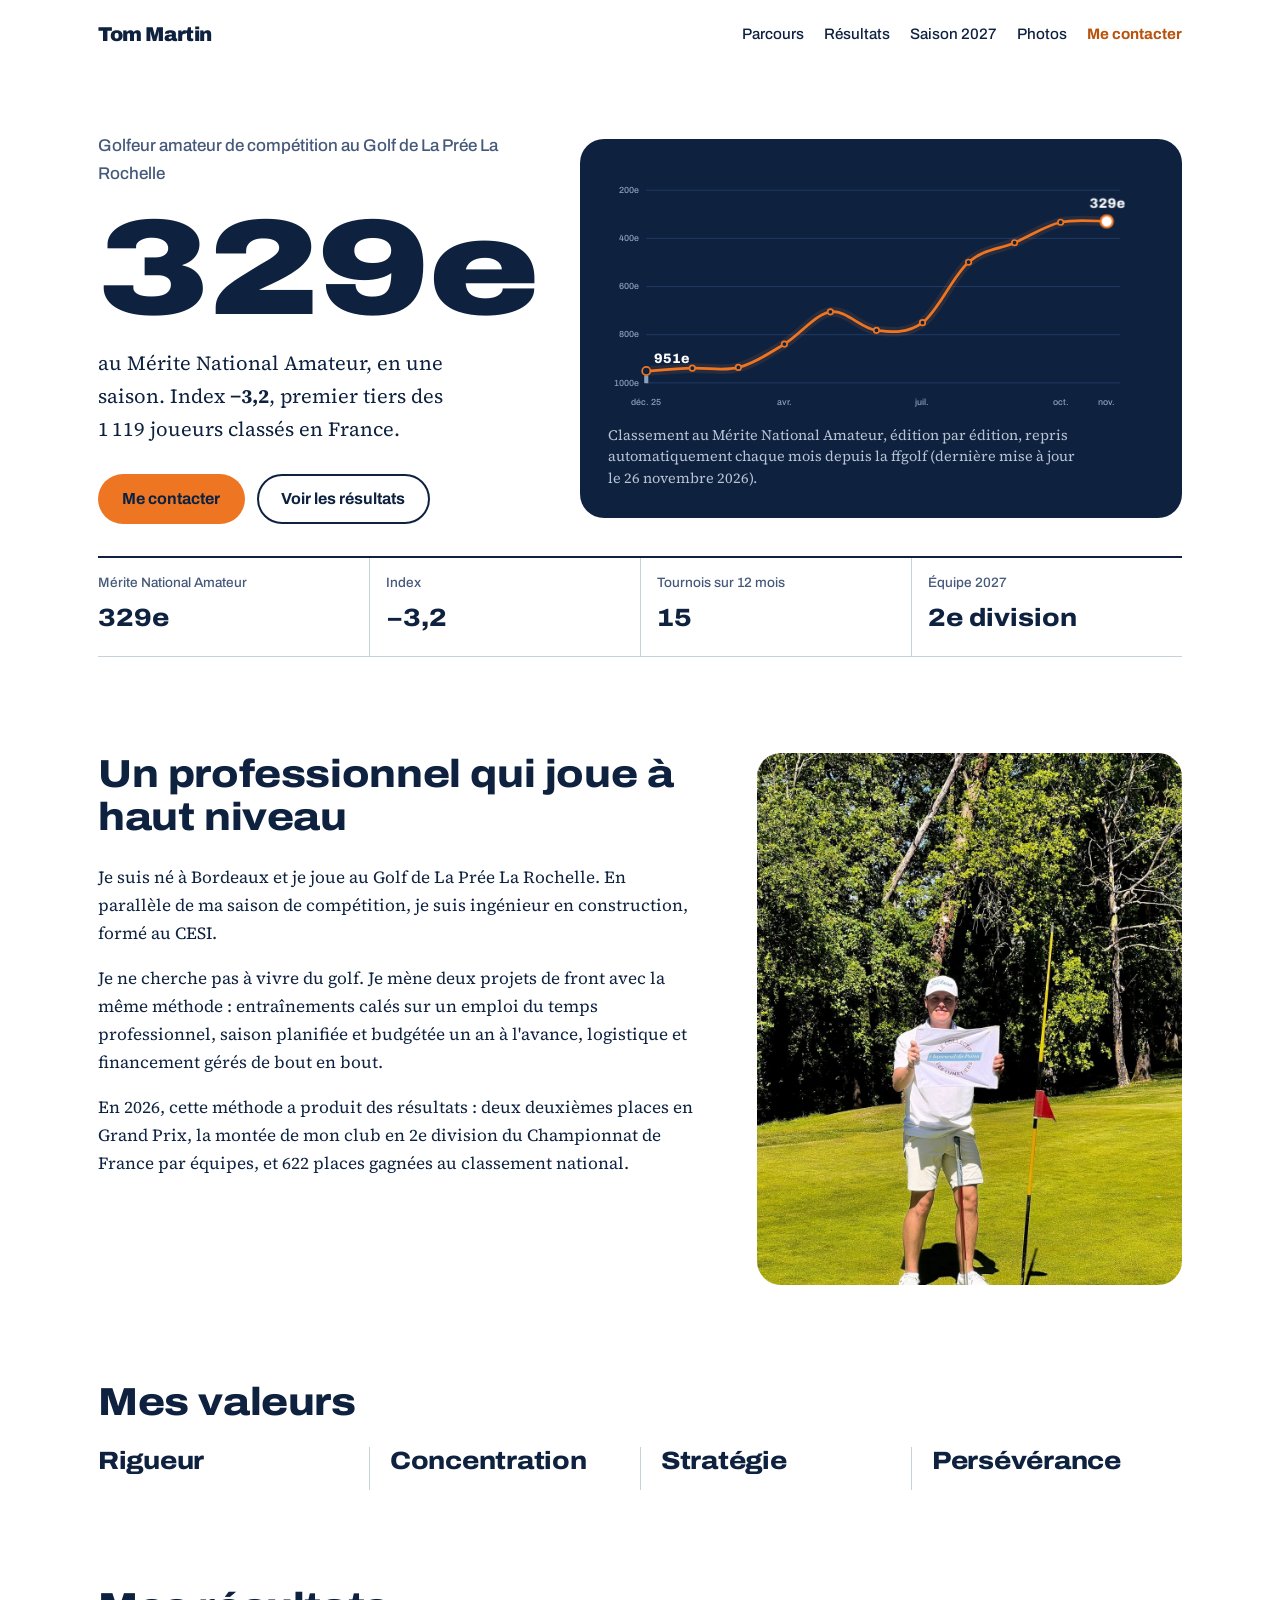
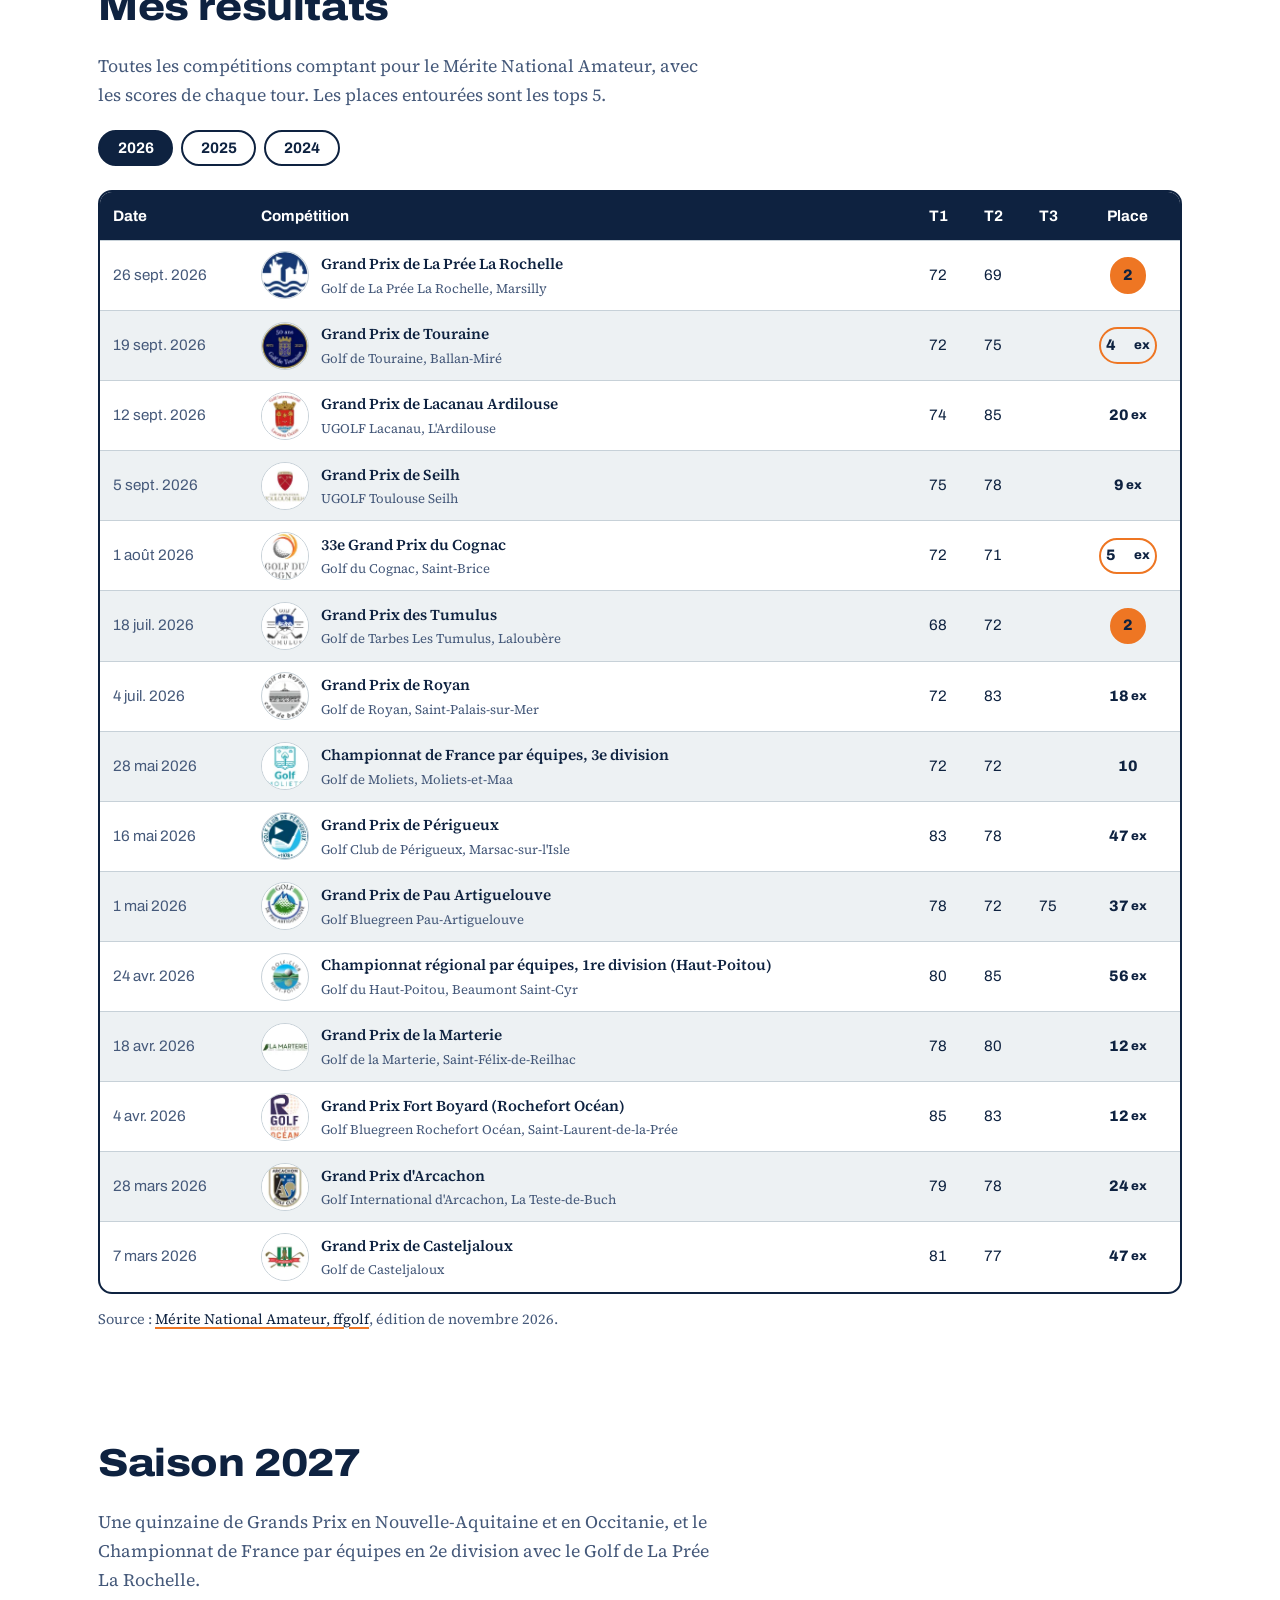
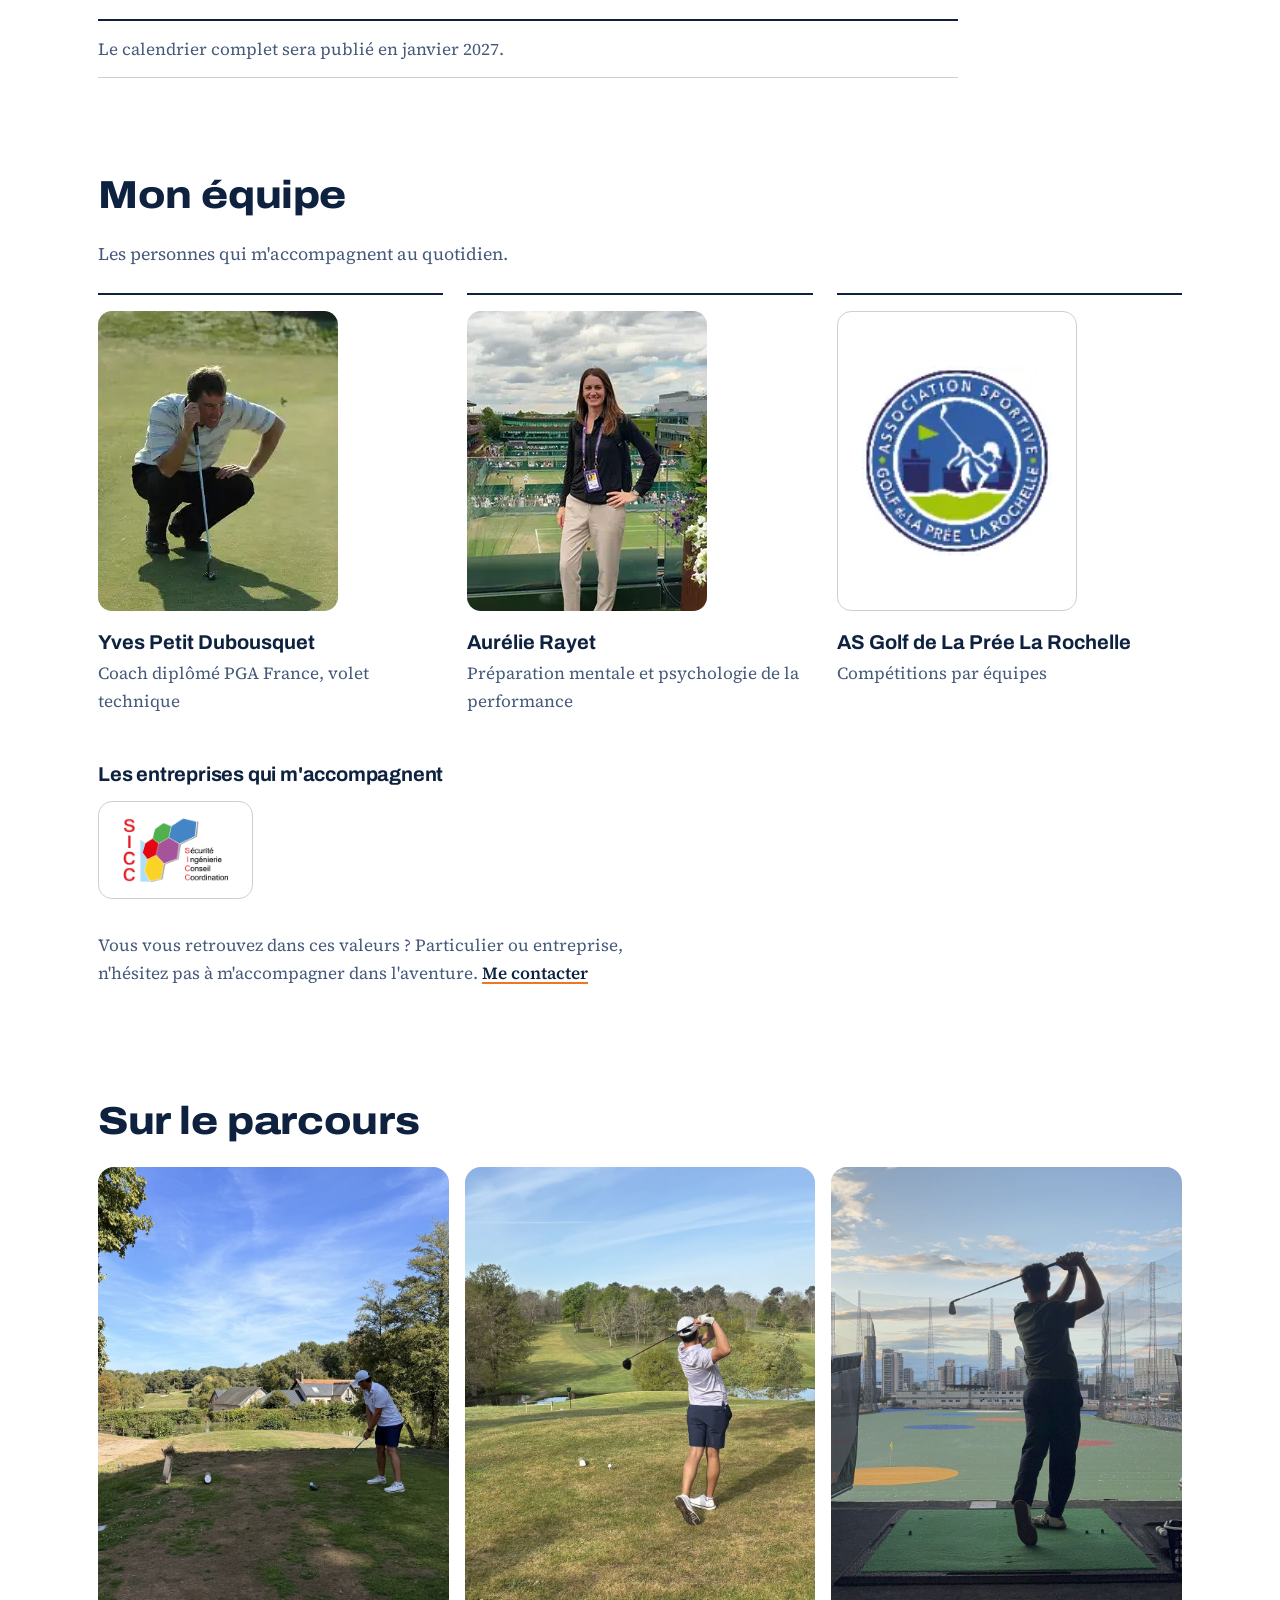
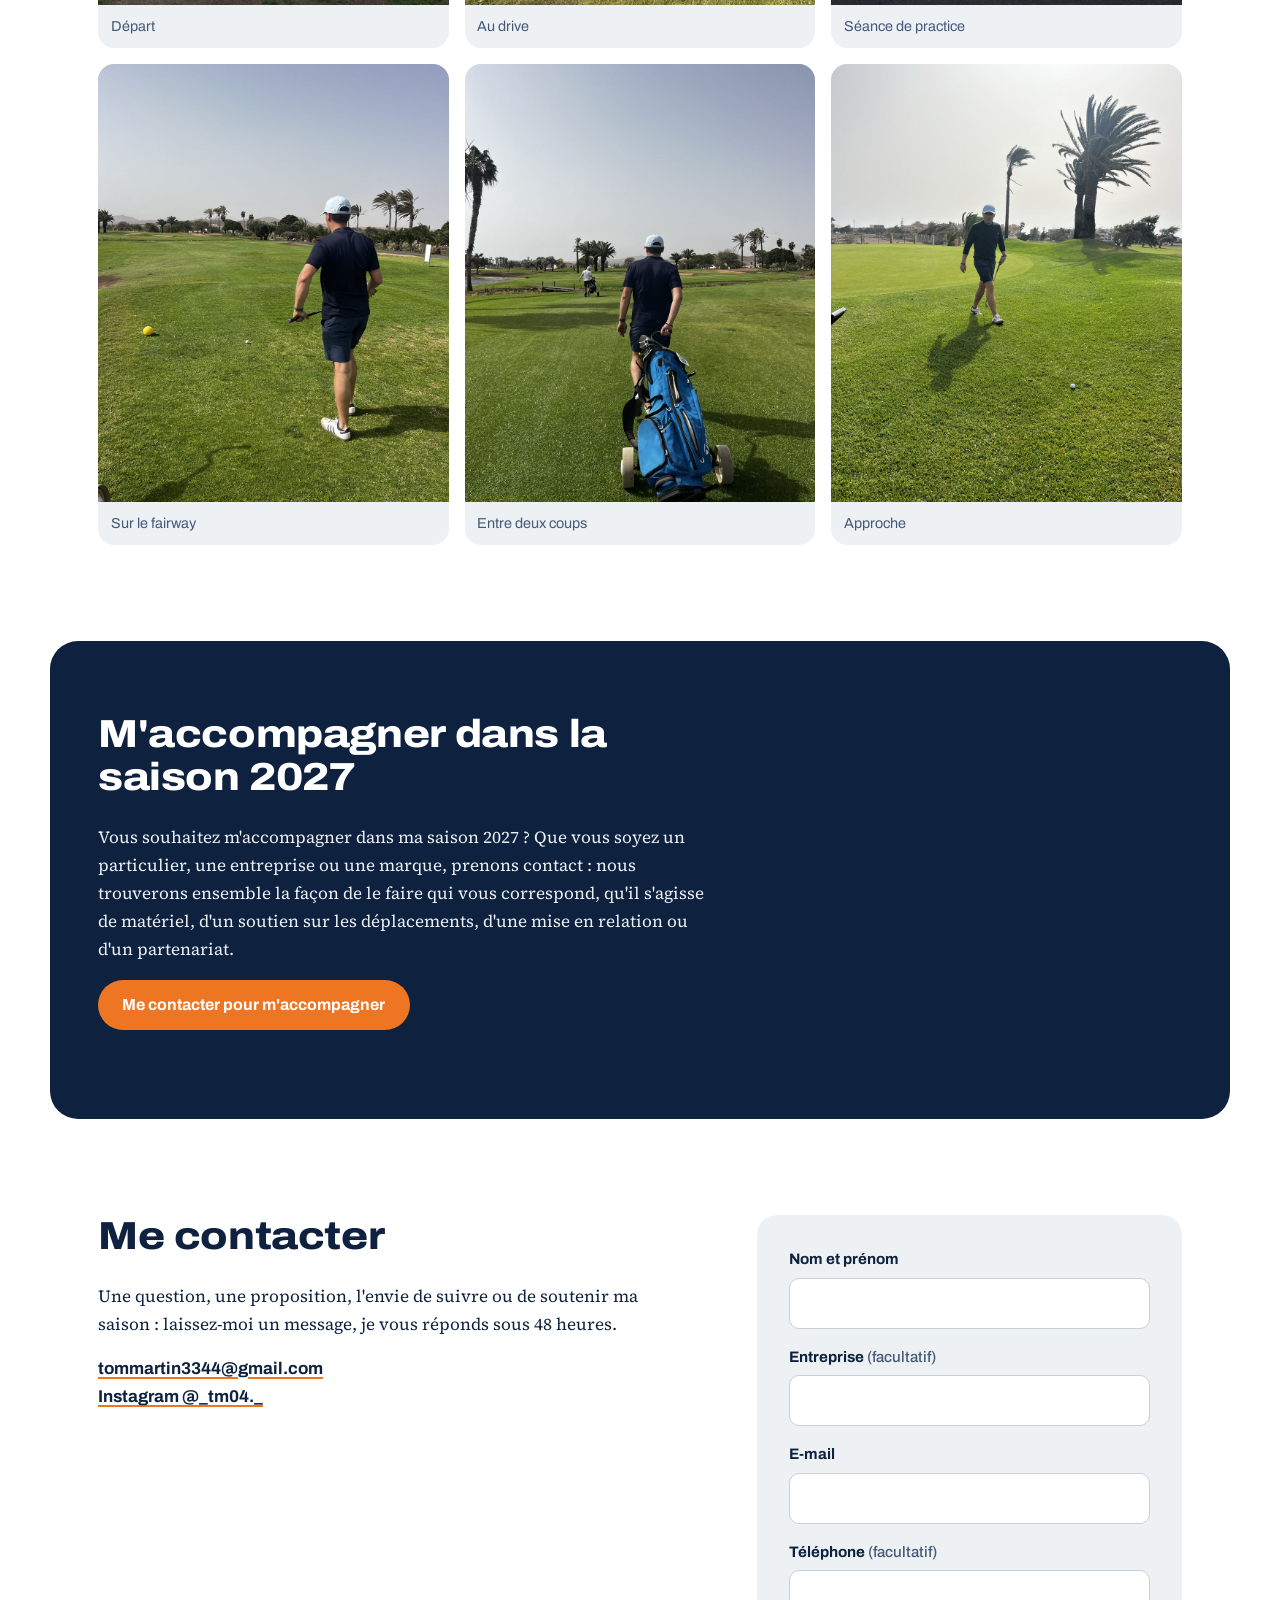
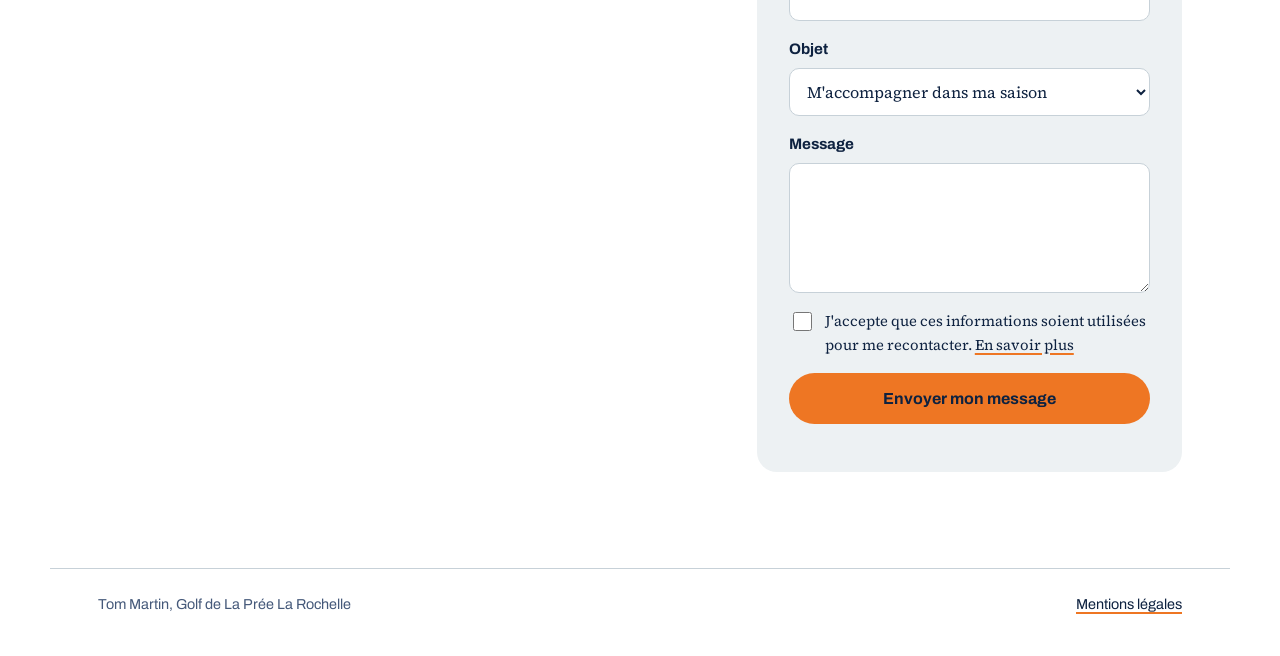
==== index.html @ 93232965 "Logos des golfs, équipe, résultats 2024-2025" ====
<!doctype html>
<html lang="fr">
<head>
  <meta charset="utf-8">
  <meta name="viewport" content="width=device-width, initial-scale=1">
  <title>Tom Martin — Golfeur amateur de compétition</title>
  <meta name="description" content="Tom Martin, golfeur amateur de compétition, Golf de La Prée La Rochelle. Classement au Mérite National Amateur, résultats, saison 2027 et contact.">
  <link rel="canonical" href="https://tommartin-golf.pages.dev/">
  <meta property="og:title" content="Tom Martin — Golfeur amateur de compétition">
  <meta property="og:description" content="329e au Mérite National Amateur, index −3,2. Résultats, parcours et saison 2027.">
  <meta property="og:type" content="website">
  <meta property="og:url" content="https://tommartin-golf.pages.dev/">
  <meta property="og:image" content="https://tommartin-golf.pages.dev/assets/img/og.jpg">
  <link rel="icon" href="assets/favicon.svg" type="image/svg+xml">
  <link rel="preload" href="assets/fonts/archivo.woff2" as="font" type="font/woff2" crossorigin>
  <link rel="stylesheet" href="assets/style.css">
</head>
<body>
  <a class="skip" href="#contenu">Aller au contenu</a>

  <header class="top">
    <a class="mark" href="./" aria-label="Accueil">Tom Martin</a>
    <nav aria-label="Navigation principale">
      <a href="#parcours">Parcours</a>
      <a href="#resultats">Résultats</a>
      <a href="#saison">Saison 2027</a>
      <a href="#galerie">Photos</a>
      <a class="nav-cta" href="#contact">Me contacter</a>
    </nav>
  </header>

  <main id="contenu">

    <!-- HERO : la trajectoire -->
    <section class="hero" aria-labelledby="hero-title">
      <div class="hero-text">
        <p class="hero-who">Golfeur amateur de compétition au Golf de La Prée La Rochelle</p>
        <h1 id="hero-title">
          <span class="h-to" data-merite="rank">329e</span>
        </h1>
        <p class="hero-lede">
          au Mérite National Amateur, en une saison.
          Index <strong data-merite="index">−3,2</strong>,
          <span data-merite="shareClause">premier tiers des 1 119 joueurs classés en France</span>.
        </p>
        <div class="hero-actions">
          <a class="btn btn-primary" href="#contact">Me contacter</a>
          <a class="btn btn-ghost" href="#resultats">Voir les résultats</a>
        </div>
      </div>
      <figure class="trajectory" aria-labelledby="traj-cap">
        <svg id="traj" viewBox="0 0 800 360" role="img" aria-label="Évolution du classement au Mérite National Amateur"></svg>
        <figcaption id="traj-cap">
          Classement au Mérite National Amateur, édition par édition,
          repris automatiquement chaque mois depuis la ffgolf
          <span class="updated" data-merite="updated"></span>.
        </figcaption>
      </figure>
    </section>

    <!-- FAITS -->
    <section class="facts" aria-label="En bref">
      <dl>
        <div><dt>Mérite National Amateur</dt><dd data-merite="rank">329e</dd></div>
        <div><dt>Index</dt><dd data-merite="index">−3,2</dd></div>
        <div><dt>Tournois sur 12 mois</dt><dd data-merite="tournois">15</dd></div>
        <div><dt>Équipe 2027</dt><dd>2e division</dd></div>
      </dl>
    </section>

    <!-- PARCOURS -->
    <section id="parcours" class="section split" aria-labelledby="parcours-title">
      <div class="prose">
        <h2 id="parcours-title">Un professionnel qui joue à haut niveau</h2>
        <p>
          Je suis né à Bordeaux et je joue au Golf de La Prée La Rochelle.
          En parallèle de ma saison de compétition, je suis ingénieur en construction, formé au CESI.
        </p>
        <p>
          Je ne cherche pas à vivre du golf. Je mène deux projets de front avec la même méthode :
          entraînements calés sur un emploi du temps professionnel, saison planifiée et budgétée
          un an à l'avance, logistique et financement gérés de bout en bout.
        </p>
        <p>
          En 2026, cette méthode a produit des résultats : deux deuxièmes places en Grand Prix,
          la montée de mon club en 2e division du Championnat de France par équipes,
          et 622 places gagnées au classement national.
        </p>
      </div>
      <figure class="photo" data-photo>
        <img src="assets/img/portrait.jpg" alt="Tom Martin sur un parcours de golf" loading="lazy" width="800" height="1000">
      </figure>
    </section>

    <!-- VALEURS -->
    <section class="section" aria-labelledby="valeurs-title">
      <h2 id="valeurs-title">Mes valeurs</h2>
      <div class="values">
        <article>
          <h3>Rigueur</h3>
        </article>
        <article>
          <h3>Concentration</h3>
        </article>
        <article>
          <h3>Stratégie</h3>
        </article>
        <article>
          <h3>Persévérance</h3>
        </article>
      </div>
    </section>

    <!-- RÉSULTATS -->
    <section id="resultats" class="section" aria-labelledby="resultats-title">
      <h2 id="resultats-title">Mes résultats</h2>
      <p class="section-lede">
        Toutes les compétitions comptant pour le Mérite National Amateur, avec les scores de chaque tour.
        Les places entourées sont les tops 5.
      </p>
      <div class="year-tabs" id="year-tabs" role="tablist" aria-label="Choisir une saison"></div>
      <div class="scorecard-wrap">
        <table class="scorecard" id="scorecard">
          <caption class="sr-only" id="scorecard-cap">Résultats en compétition</caption>
          <thead>
            <tr>
              <th scope="col">Date</th>
              <th scope="col">Compétition</th>
              <th scope="col" class="num">T1</th>
              <th scope="col" class="num">T2</th>
              <th scope="col" class="num">T3</th>
              <th scope="col" class="num">Place</th>
            </tr>
          </thead>
          <tbody><tr><td colspan="6">Chargement des résultats…</td></tr></tbody>
        </table>
      </div>
      <p class="source">
        Source : <a href="https://pages.ffgolf.org/merite/amateurs/messieurs" rel="noopener" target="_blank">Mérite National Amateur, ffgolf</a>,
        <span data-merite="edition">édition de novembre 2026</span>.
      </p>
    </section>

    <!-- SAISON 2027 -->
    <section id="saison" class="section" aria-labelledby="saison-title">
      <h2 id="saison-title">Saison 2027</h2>
      <p class="section-lede" id="saison-intro">
        Une quinzaine de Grands Prix en Nouvelle-Aquitaine et en Occitanie, et le Championnat de France par équipes en 2e division.
      </p>
      <ol class="calendar" id="calendar"></ol>
    </section>

    <!-- ÉQUIPE -->
    <section id="equipe" class="section" aria-labelledby="equipe-title">
      <h2 id="equipe-title">Mon équipe</h2>
      <p class="section-lede">Les personnes qui m'accompagnent au quotidien.</p>
      <ul class="team">
        <li>
          <img src="assets/img/equipe/yves-petit-dubousquet.webp" alt="Yves Petit Dubousquet" width="240" height="300" loading="lazy">
          <strong>Yves Petit Dubousquet</strong><span>Coach diplômé PGA France, volet technique</span>
        </li>
        <li>
          <img src="assets/img/equipe/aurelie-rayet.webp" alt="Aurélie Rayet" width="240" height="300" loading="lazy">
          <strong>Aurélie Rayet</strong><span>Préparation mentale et psychologie de la performance</span>
        </li>
        <li>
          <img class="logo" src="assets/img/equipe/as-la-pree.webp" alt="Logo de l'Association sportive du Golf de La Prée La Rochelle" width="128" height="128" loading="lazy">
          <strong>AS Golf de La Prée La Rochelle</strong><span>Compétitions par équipes</span>
        </li>
      </ul>

      <div class="partners" id="partners" hidden>
        <h3>Les entreprises qui m'accompagnent</h3>
        <ul id="partners-list"></ul>
      </div>
      <p class="invite">Vous vous retrouvez dans ces valeurs ? Particulier ou entreprise, n'hésitez pas à m'accompagner dans l'aventure. <a href="#contact">Me contacter</a></p>
    </section>

    <!-- GALERIE -->
    <section id="galerie" class="section" aria-labelledby="galerie-title" hidden>
      <h2 id="galerie-title">Sur le parcours</h2>
      <div class="gallery" id="gallery"></div>
    </section>

    <!-- SOUTIEN -->
    <section id="soutien" class="section band" aria-labelledby="soutien-title">
      <div class="band-inner">
        <h2 id="soutien-title">M'accompagner dans la saison 2027</h2>
        <div class="prose">
          <p>
            Vous souhaitez m'accompagner dans ma saison 2027 ? Que vous soyez un particulier, une entreprise ou une marque,
            prenons contact : nous trouverons ensemble la façon de le faire qui vous correspond, qu'il s'agisse de matériel,
            d'un soutien sur les déplacements, d'une mise en relation ou d'un partenariat.
          </p>
        </div>
        <p><a class="btn btn-primary" href="#contact">Me contacter pour m'accompagner</a></p>
      </div>
    </section>

    <!-- CONTACT -->
    <section id="contact" class="section" aria-labelledby="contact-title">
      <div class="split">
        <div class="prose">
          <h2 id="contact-title">Me contacter</h2>
          <p>Une question, une proposition, l'envie de suivre ou de soutenir ma saison : laissez-moi un message, je vous réponds sous 48 heures.</p>
          <p class="direct">
            <a href="mailto:tommartin3344@gmail.com">tommartin3344@gmail.com</a><br>
            <a href="https://www.instagram.com/_tm04._/" rel="noopener" target="_blank">Instagram @_tm04._</a>
          </p>
        </div>
        <form id="form" class="form" novalidate>
          <div class="field"><label for="f-nom">Nom et prénom</label><input id="f-nom" name="nom" autocomplete="name" required maxlength="120"></div>
          <div class="field"><label for="f-ent">Entreprise <span class="opt">(facultatif)</span></label><input id="f-ent" name="entreprise" autocomplete="organization" maxlength="160"></div>
          <div class="field"><label for="f-mail">E-mail</label><input id="f-mail" name="email" type="email" autocomplete="email" required maxlength="200"></div>
          <div class="field"><label for="f-tel">Téléphone <span class="opt">(facultatif)</span></label><input id="f-tel" name="telephone" type="tel" autocomplete="tel" maxlength="30"></div>
          <div class="field">
            <label for="f-formule">Objet</label>
            <select id="f-formule" name="formule">
              <option>M'accompagner dans ma saison</option>
              <option>Proposition de marque ou de matériel</option>
              <option>Presse ou média</option>
              <option>Autre</option>
            </select>
          </div>
          <div class="field"><label for="f-msg">Message</label><textarea id="f-msg" name="message" rows="4" maxlength="2000"></textarea></div>
          <div class="hp" aria-hidden="true"><label for="f-site">Site web</label><input id="f-site" name="site" tabindex="-1" autocomplete="off"></div>
          <div class="field check">
            <input id="f-ok" name="consentement" type="checkbox" required>
            <label for="f-ok">J'accepte que ces informations soient utilisées pour me recontacter. <a href="mentions-legales.html#donnees">En savoir plus</a></label>
          </div>
          <button class="btn btn-primary" type="submit">Envoyer mon message</button>
          <p class="form-status" id="form-status" role="status" aria-live="polite"></p>
        </form>
      </div>
    </section>
  </main>

  <footer class="foot">
    <p>Tom Martin, Golf de La Prée La Rochelle</p>
    <p><a href="mentions-legales.html">Mentions légales</a></p>
  </footer>

  <script src="assets/config.js"></script>
  <script src="assets/app.js" defer></script>
</body>
</html>
---- assets/style.css ----
/* tommartin-golf.fr
   Palette : bleu nuit (identité existante), orange balise de départ, brume, gazon */
/* Polices hébergées sur le site (licence SIL Open Font License) : aucun appel à un service tiers */
@font-face{font-family:"Archivo";src:url("fonts/archivo.woff2") format("woff2");font-weight:100 900;font-stretch:62% 125%;font-style:normal;font-display:swap}
@font-face{font-family:"Source Serif 4";src:url("fonts/source-serif-4.woff2") format("woff2");font-weight:200 900;font-style:normal;font-display:swap}
@font-face{font-family:"Source Serif 4";src:url("fonts/source-serif-4-italic.woff2") format("woff2");font-weight:200 900;font-style:italic;font-display:swap}

:root{
  --nuit:#0E2240;
  --nuit-2:#16315A;
  --orange:#EE7623;
  --orange-ink:#B9520C;  /* orange lisible sur fond clair */
  --brume:#EDF1F3;
  --trait:#C7D1D8;
  --gazon:#2E6B4E;
  --blanc:#FFFFFF;
  --texte:#0E2240;
  --texte-2:#45597A;

  --f-titre:"Archivo", "Helvetica Neue", Arial, sans-serif;
  --f-texte:"Source Serif 4", Georgia, serif;

  /* échelle typographique (ratio 1,25) */
  --t-0:1rem; --t-1:1.25rem; --t-2:1.563rem; --t-3:1.953rem; --t-4:2.441rem; --t-5:3.815rem;

  --mesure:68ch;
  --page:1180px;
  --gout:clamp(1.25rem, 4vw, 3rem);
}

*,*::before,*::after{box-sizing:border-box}
html{scroll-behavior:smooth;-webkit-text-size-adjust:100%}
@media (prefers-reduced-motion:reduce){html{scroll-behavior:auto}*{animation:none!important;transition:none!important}}
body{margin:0;background:var(--blanc);color:var(--texte);font:400 1.0625rem/1.65 var(--f-texte)}
img{max-width:100%;height:auto;display:block}
a{color:var(--nuit);text-decoration-color:var(--orange);text-underline-offset:.2em;text-decoration-thickness:2px}
a:hover{color:var(--orange-ink)}
:focus-visible{outline:3px solid var(--orange);outline-offset:3px;border-radius:2px}
h1,h2,h3{font-family:var(--f-titre);line-height:1.1;margin:0 0 .6em;letter-spacing:-.01em}
h2{font-size:clamp(var(--t-3),4vw,var(--t-4));font-weight:800;font-stretch:112%;max-width:22ch}
h3{font-size:var(--t-1);font-weight:700}
p{margin:0 0 1em}
.sr-only{position:absolute;width:1px;height:1px;overflow:hidden;clip:rect(0 0 0 0);white-space:nowrap}
.skip{position:absolute;left:-999px;top:0;background:var(--orange);color:var(--nuit);padding:.6rem 1rem;z-index:10;font-family:var(--f-titre)}
.skip:focus{left:1rem}

/* En-tête */
.top{display:flex;align-items:center;justify-content:space-between;gap:1rem;padding:1rem var(--gout);max-width:var(--page);margin:0 auto}
.mark{font-family:var(--f-titre);font-weight:900;font-size:var(--t-1);text-decoration:none;letter-spacing:-.02em}
.top nav{display:flex;flex-wrap:wrap;gap:.25rem 1.25rem;font-family:var(--f-titre);font-weight:500;font-size:.95rem}
.top nav a{text-decoration:none;padding:.35rem 0}
.top nav a:hover{color:var(--orange-ink)}
.top .nav-cta{color:var(--orange-ink);font-weight:700}
@media (max-width:760px){.top nav a:not(.nav-cta){display:none}}

/* Boutons */
.btn{display:inline-block;font-family:var(--f-titre);font-weight:700;font-size:1rem;padding:.85rem 1.4rem;border-radius:999px;text-decoration:none;border:2px solid transparent;cursor:pointer;line-height:1.2}
.btn-primary{background:var(--orange);color:var(--nuit)}
.btn-primary:hover{background:#F58A3F;color:var(--nuit)}
.btn-ghost{border-color:var(--nuit);color:var(--nuit)}
.btn-ghost:hover{background:var(--nuit);color:var(--blanc)}

/* Hero */
.hero{max-width:var(--page);margin:0 auto;padding:clamp(1.5rem,5vw,4rem) var(--gout) 2rem;display:grid;grid-template-columns:minmax(0,5fr) minmax(0,7fr);gap:clamp(1.5rem,4vw,3.5rem);align-items:center}
.hero-who{font-family:var(--f-titre);font-weight:500;color:var(--texte-2);margin-bottom:1.25rem}
.hero h1{font-weight:900;font-stretch:125%;line-height:.9;margin:0 0 1rem;display:flex;flex-direction:column}
.h-to{font-size:clamp(4.5rem,11vw,8.5rem);color:var(--nuit)}
.hero-lede{font-size:var(--t-1);max-width:34ch;color:var(--texte)}
.hero-actions{display:flex;flex-wrap:wrap;gap:.75rem;margin-top:1.75rem}
.trajectory{margin:0;background:var(--nuit);border-radius:24px;padding:clamp(1rem,2.5vw,1.75rem);color:var(--brume)}
.trajectory svg{width:100%;height:auto;display:block;overflow:visible}
.trajectory figcaption{font-size:.9rem;line-height:1.5;color:#B8C4D3;margin-top:.75rem;max-width:60ch}
#traj .grid line{stroke:#2A4470;stroke-width:1}
#traj .grid text{fill:#8DA0B8;font:500 13px var(--f-titre)}
#traj .flight{fill:none;stroke:var(--orange);stroke-width:4;stroke-linecap:round;stroke-linejoin:round}
#traj .flight-shadow{fill:none;stroke:var(--orange);stroke-width:14;opacity:.12;stroke-linecap:round}
#traj .pt{fill:var(--nuit);stroke:var(--orange);stroke-width:2.5}
#traj .ball{fill:var(--blanc);stroke:var(--orange);stroke-width:3}
#traj .lbl{fill:var(--blanc);font:800 20px var(--f-titre)}
#traj .lbl-s{fill:#B8C4D3;font:500 13px var(--f-titre)}
#traj .tee{fill:#8DA0B8}
@media (prefers-reduced-motion:no-preference){
  #traj .flight{stroke-dasharray:var(--len);stroke-dashoffset:var(--len);animation:vol 1.8s cubic-bezier(.3,.6,.2,1) .2s forwards}
  #traj .ball,#traj .lbl-end{opacity:0;animation:pose .4s ease-out 1.9s forwards}
}
@media (max-width:600px){#traj .grid text{font-size:26px}#traj .lbl{font-size:34px}#traj .flight{stroke-width:6}#traj .ball{r:14}}
@keyframes vol{to{stroke-dashoffset:0}}
@keyframes pose{to{opacity:1}}
@media (max-width:900px){.hero{grid-template-columns:1fr}}

/* Faits */
.facts{max-width:var(--page);margin:0 auto;padding:0 var(--gout)}
.facts dl{margin:0;display:grid;grid-template-columns:repeat(4,minmax(0,1fr));border-top:2px solid var(--nuit);border-bottom:1px solid var(--trait)}
.facts dl>div{padding:1rem 1rem 1.1rem 0}
.facts dl>div+div{padding-left:1rem;border-left:1px solid var(--trait)}
.facts dt{font-family:var(--f-titre);font-size:.85rem;color:var(--texte-2);font-weight:500;line-height:1.3}
.facts dd{margin:.35rem 0 0;font-family:var(--f-titre);font-weight:800;font-size:var(--t-2);font-stretch:112%}
@media (max-width:900px){.facts dl{grid-template-columns:repeat(2,1fr)}.facts dl>div{border-left:0!important;padding-left:0!important;border-bottom:1px solid var(--trait)}}

/* Sections */
.section{max-width:var(--page);margin:0 auto;padding:clamp(3rem,8vw,6rem) var(--gout) 0}
.section-lede{max-width:var(--mesure);color:var(--texte-2);font-size:1.1rem}
.prose{max-width:var(--mesure)}
.split{display:grid;grid-template-columns:minmax(0,7fr) minmax(0,5fr);gap:clamp(1.5rem,5vw,4rem);align-items:start}
@media (max-width:860px){.split{grid-template-columns:1fr}}
.photo{margin:0;border-radius:24px;overflow:hidden;background:var(--brume);aspect-ratio:4/5}
.photo img{width:100%;height:100%;object-fit:cover}
.photo.is-missing{display:none}

/* Valeurs */
.values{display:grid;grid-template-columns:repeat(4,minmax(0,1fr));gap:0;margin-top:1.5rem}
.values article{padding:0 1.25rem 0 0}
.values article+article{padding-left:1.25rem;border-left:1px solid var(--trait)}
.values h3{color:var(--nuit);font-size:var(--t-2);font-stretch:112%;font-weight:800}
.values p{color:var(--texte-2);margin:0}
@media (max-width:900px){.values{grid-template-columns:1fr 1fr;row-gap:2rem}.values article:nth-child(3){border-left:0;padding-left:0}}
@media (max-width:520px){.values{grid-template-columns:1fr}.values article{border-left:0!important;padding-left:0!important}}

/* Carte de score */
.scorecard-wrap{overflow-x:auto;margin-top:1.5rem;border:2px solid var(--nuit);border-radius:14px}
.scorecard{width:100%;border-collapse:collapse;font-family:var(--f-titre);font-size:.95rem;min-width:640px}
.scorecard thead th{background:var(--nuit);color:var(--blanc);font-weight:700;text-align:left;padding:.7rem .8rem}
.scorecard td{padding:.65rem .8rem;border-top:1px solid var(--trait)}
.scorecard tbody tr:nth-child(even) td{background:var(--brume)}
.scorecard .num{text-align:center;font-variant-numeric:tabular-nums}
.scorecard td.comp{font-family:var(--f-texte);font-weight:600}
.scorecard td.comp a{text-decoration:none}
.comp-in{display:flex;align-items:center;gap:.75rem}
.golf-badge{flex:0 0 48px;width:48px;height:48px;border-radius:50%;background:var(--blanc);border:1px solid var(--trait);display:grid;place-items:center;overflow:hidden}
.golf-badge img{width:100%;height:100%;object-fit:contain}
.golf-badge.sigle{background:var(--nuit);border-color:var(--nuit);color:var(--blanc);font-family:var(--f-titre);font-weight:700;font-size:.78rem;letter-spacing:.02em}
.scorecard td.comp .lieu{display:block;font-weight:400;font-size:.82rem;color:var(--texte-2);margin-top:.1rem}
.scorecard td.comp a:hover{text-decoration:underline}
.scorecard .date{color:var(--texte-2);white-space:nowrap}
.place{display:inline-flex;align-items:center;justify-content:center;min-width:2.4em;height:2.4em;padding:0 .35em;font-weight:800}
.place.top{border:2.5px solid var(--orange);border-radius:999px;color:var(--nuit)}
.place.podium{background:var(--orange);border-color:var(--orange)}
.sss.neg{color:var(--gazon);font-weight:800}
.source{font-size:.9rem;color:var(--texte-2);margin-top:.9rem}

/* Calendrier */
.calendar{list-style:none;margin:1.5rem 0 0;padding:0;border-top:2px solid var(--nuit);max-width:860px}
.calendar li{display:grid;grid-template-columns:9rem 1fr auto;gap:1rem;padding:.85rem 0;border-bottom:1px solid var(--trait);align-items:baseline}
.calendar .when{font-family:var(--f-titre);font-weight:700}
.calendar .what{font-weight:600}
.calendar .kind{font-family:var(--f-titre);font-size:.85rem;color:var(--texte-2)}
.calendar .empty{grid-column:1/-1;color:var(--texte-2)}
@media (max-width:560px){.calendar li{grid-template-columns:1fr}}

/* Équipe */
.team{list-style:none;padding:0;margin:1.5rem 0 0;display:grid;grid-template-columns:repeat(3,minmax(0,1fr));gap:1.5rem}
.team li{border-top:2px solid var(--nuit);padding-top:1rem}
.team img{display:block;width:100%;max-width:240px;aspect-ratio:4/5;object-fit:cover;border-radius:14px;margin-bottom:.9rem;background:var(--brume)}
.team img.logo{object-fit:contain;padding:1.5rem;background:var(--blanc);border:1px solid var(--trait)}
.team strong{display:block;font-family:var(--f-titre);font-size:var(--t-1)}
.team span{color:var(--texte-2)}
@media (max-width:760px){.team{grid-template-columns:1fr}}

/* Bandeau partenariat */
.band{max-width:none;padding-left:0;padding-right:0;margin-top:clamp(3rem,8vw,6rem);padding-top:0}
.band-inner{background:var(--nuit);color:var(--brume);max-width:var(--page);margin:0 auto;border-radius:28px;padding:clamp(2rem,6vw,4.5rem) var(--gout)}
@media (min-width:1240px){.band-inner{border-radius:28px}}
.band h2{color:var(--blanc)}
.band a{color:var(--blanc)}
.partners{margin-top:3rem}
.partners h3{font-size:var(--t-1);color:var(--nuit)}
.partners ul{list-style:none;padding:0;margin:1rem 0 0;display:flex;flex-wrap:wrap;gap:1.25rem;align-items:center}
.partners li{background:#fff;border:1px solid var(--trait);border-radius:14px;padding:1rem 1.5rem;display:flex;align-items:center}
.partners img{max-height:64px;width:auto}
.invite{margin-top:2rem;color:var(--texte-2);max-width:60ch}
.invite a{font-weight:600;white-space:nowrap}
.year-tabs{display:flex;gap:.5rem;margin-top:1.25rem;flex-wrap:wrap}
.year-tabs button{font:700 .95rem var(--f-titre);padding:.5rem 1.1rem;border-radius:999px;border:2px solid var(--nuit);background:transparent;color:var(--nuit);cursor:pointer}
.year-tabs button[aria-selected="true"]{background:var(--nuit);color:var(--blanc)}
.year-tabs button:focus-visible{outline:3px solid var(--orange);outline-offset:2px}

/* Formulaire */
.form{display:grid;gap:1rem;background:var(--brume);border-radius:20px;padding:clamp(1.25rem,3vw,2rem)}
.field{display:grid;gap:.35rem}
.field label{font-family:var(--f-titre);font-weight:700;font-size:.95rem}
.opt{font-weight:500;color:var(--texte-2)}
.field input,.field select,.field textarea{font:inherit;font-size:1rem;color:var(--texte);padding:.7rem .8rem;border:1.5px solid var(--trait);border-radius:10px;background:var(--blanc);width:100%}
.field input:focus,.field select:focus,.field textarea:focus{border-color:var(--nuit);outline:3px solid rgba(238,118,35,.45);outline-offset:0}
.field [aria-invalid=true]{border-color:#B42318}
.check{grid-template-columns:auto 1fr;align-items:start;gap:.6rem}
.check input{width:1.2rem;height:1.2rem;margin-top:.2rem;accent-color:var(--nuit)}
.check label{font-family:var(--f-texte);font-weight:400;font-size:.92rem}
.hp{position:absolute;left:-9999px}
.form-status{margin:0;font-family:var(--f-titre);font-weight:500}
.form-status.ok{color:var(--gazon)}
.form-status.err{color:#B42318}
.direct{font-family:var(--f-titre);font-weight:700}

/* Pied de page */
.foot{max-width:var(--page);margin:clamp(3rem,8vw,6rem) auto 0;padding:1.5rem var(--gout) 2.5rem;border-top:1px solid var(--trait);display:flex;justify-content:space-between;flex-wrap:wrap;gap:.5rem;font-family:var(--f-titre);font-size:.9rem;color:var(--texte-2)}
.foot p{margin:0}

/* Page simple (mentions légales) */
.page{max-width:var(--mesure);margin:0 auto;padding:2rem var(--gout) 0}
.page h1{font-size:var(--t-4);font-weight:900;font-stretch:118%}
.page h2{font-size:var(--t-2);margin-top:2rem}

/* Galerie */
.gallery{display:grid;grid-template-columns:repeat(auto-fill,minmax(min(260px,100%),1fr));gap:1rem;margin-top:1.5rem}
.gallery figure{margin:0;border-radius:16px;overflow:hidden;background:var(--brume)}
.gallery img,.gallery video{width:100%;aspect-ratio:4/5;object-fit:cover;display:block}
.gallery figcaption{font-family:var(--f-titre);font-size:.9rem;color:var(--texte-2);padding:.6rem .8rem}
.band .prose{color:var(--brume)}
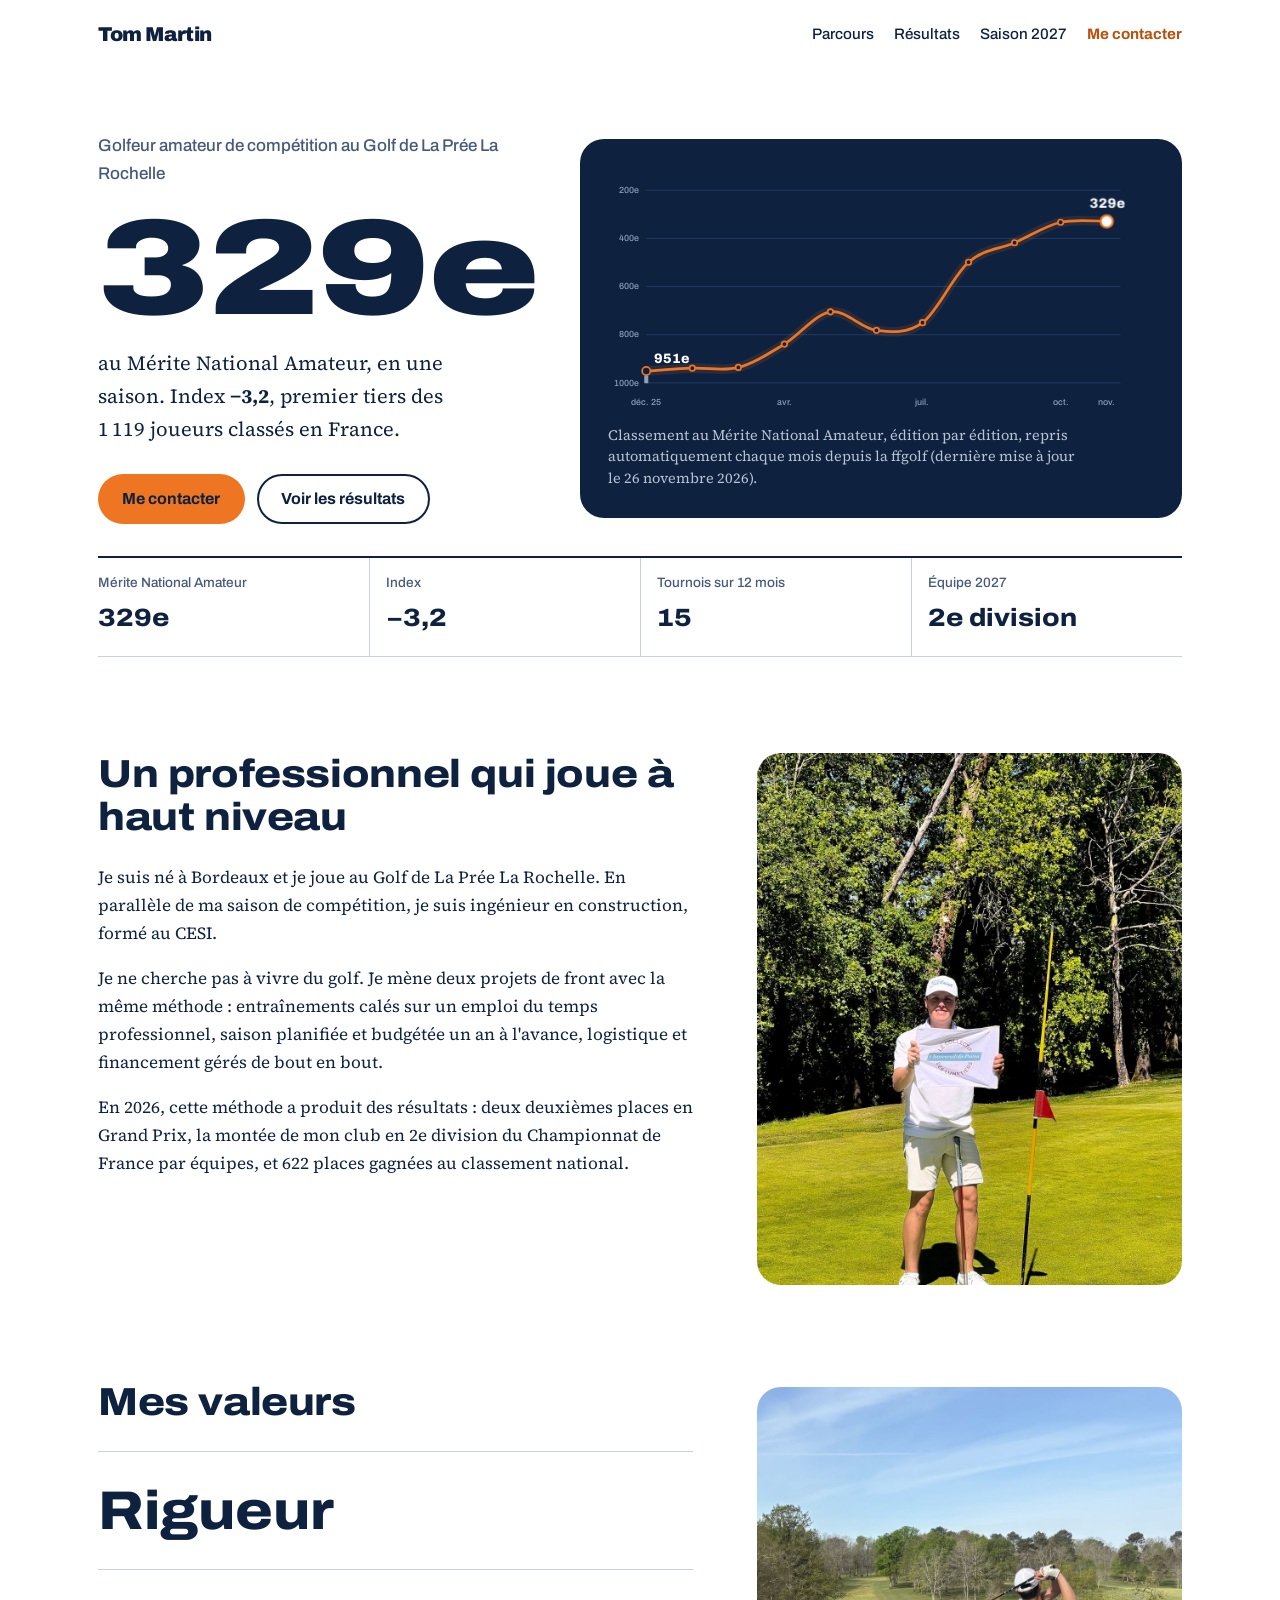
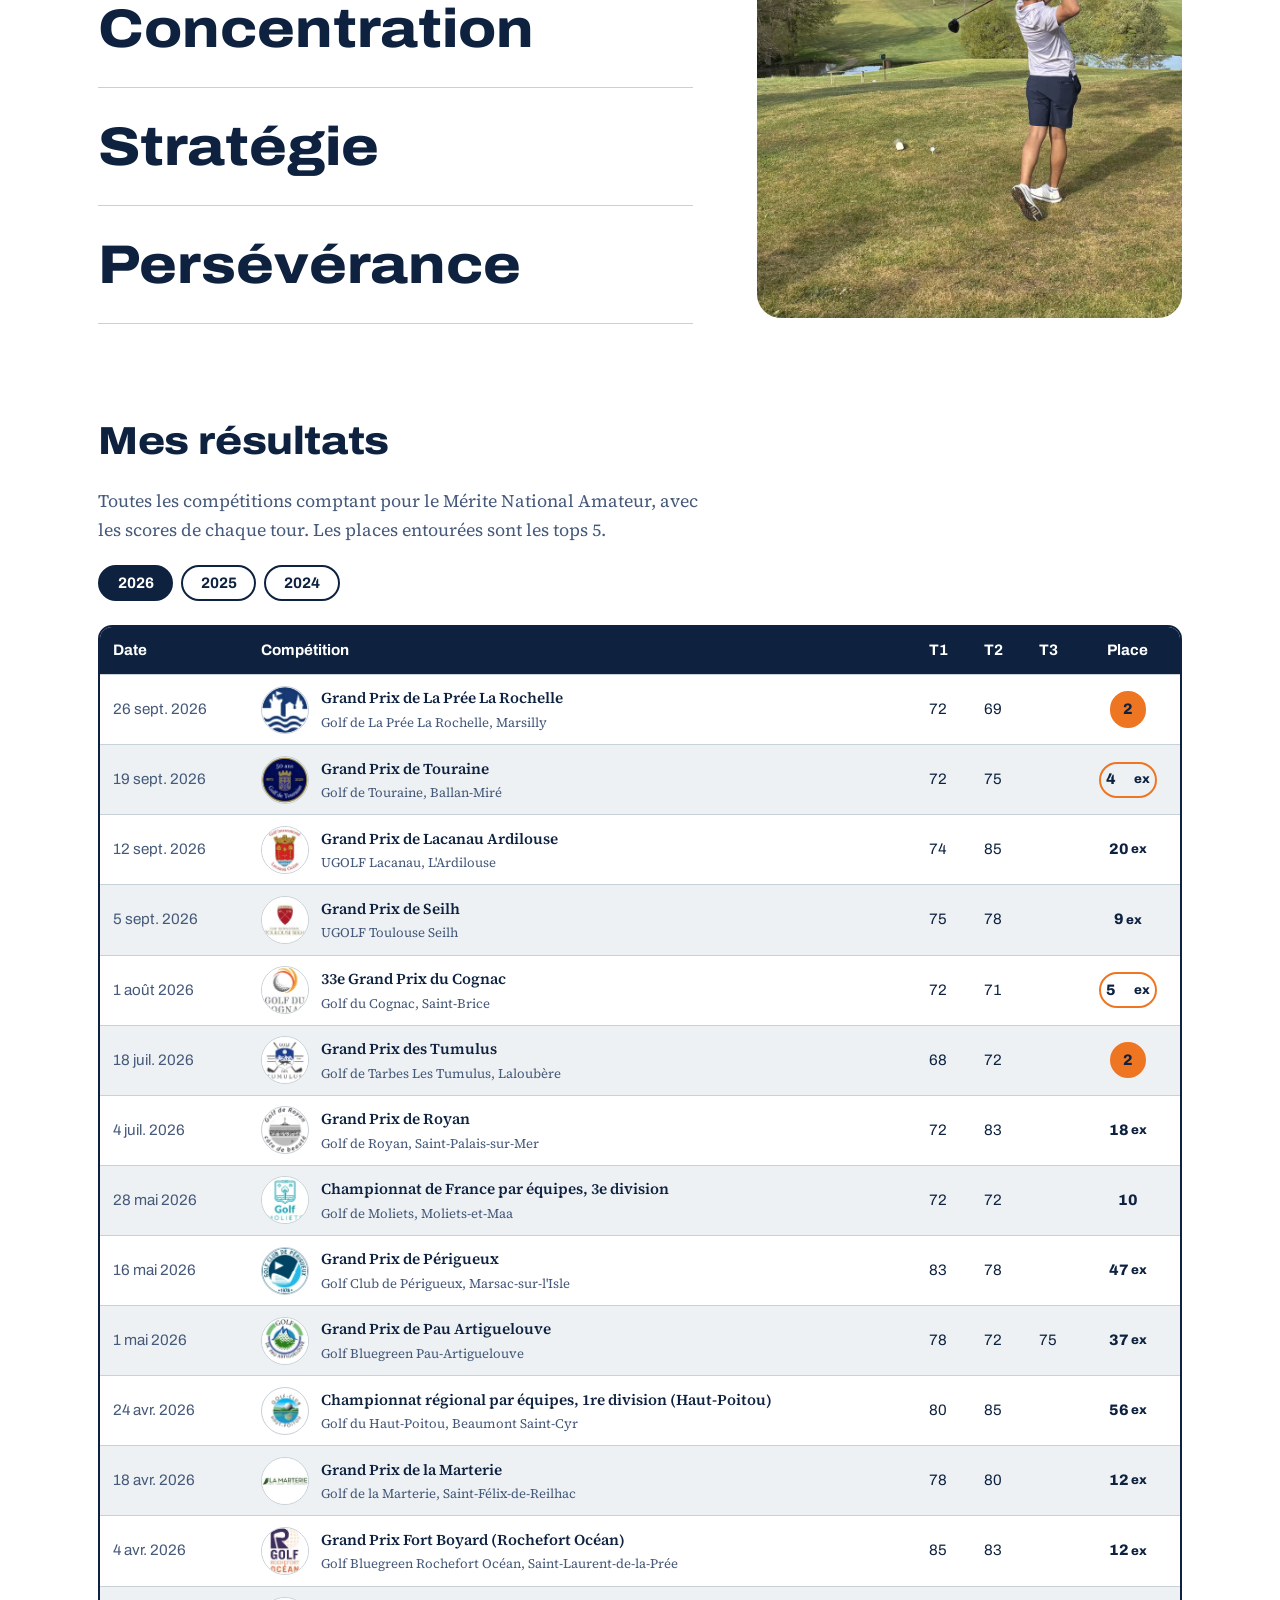
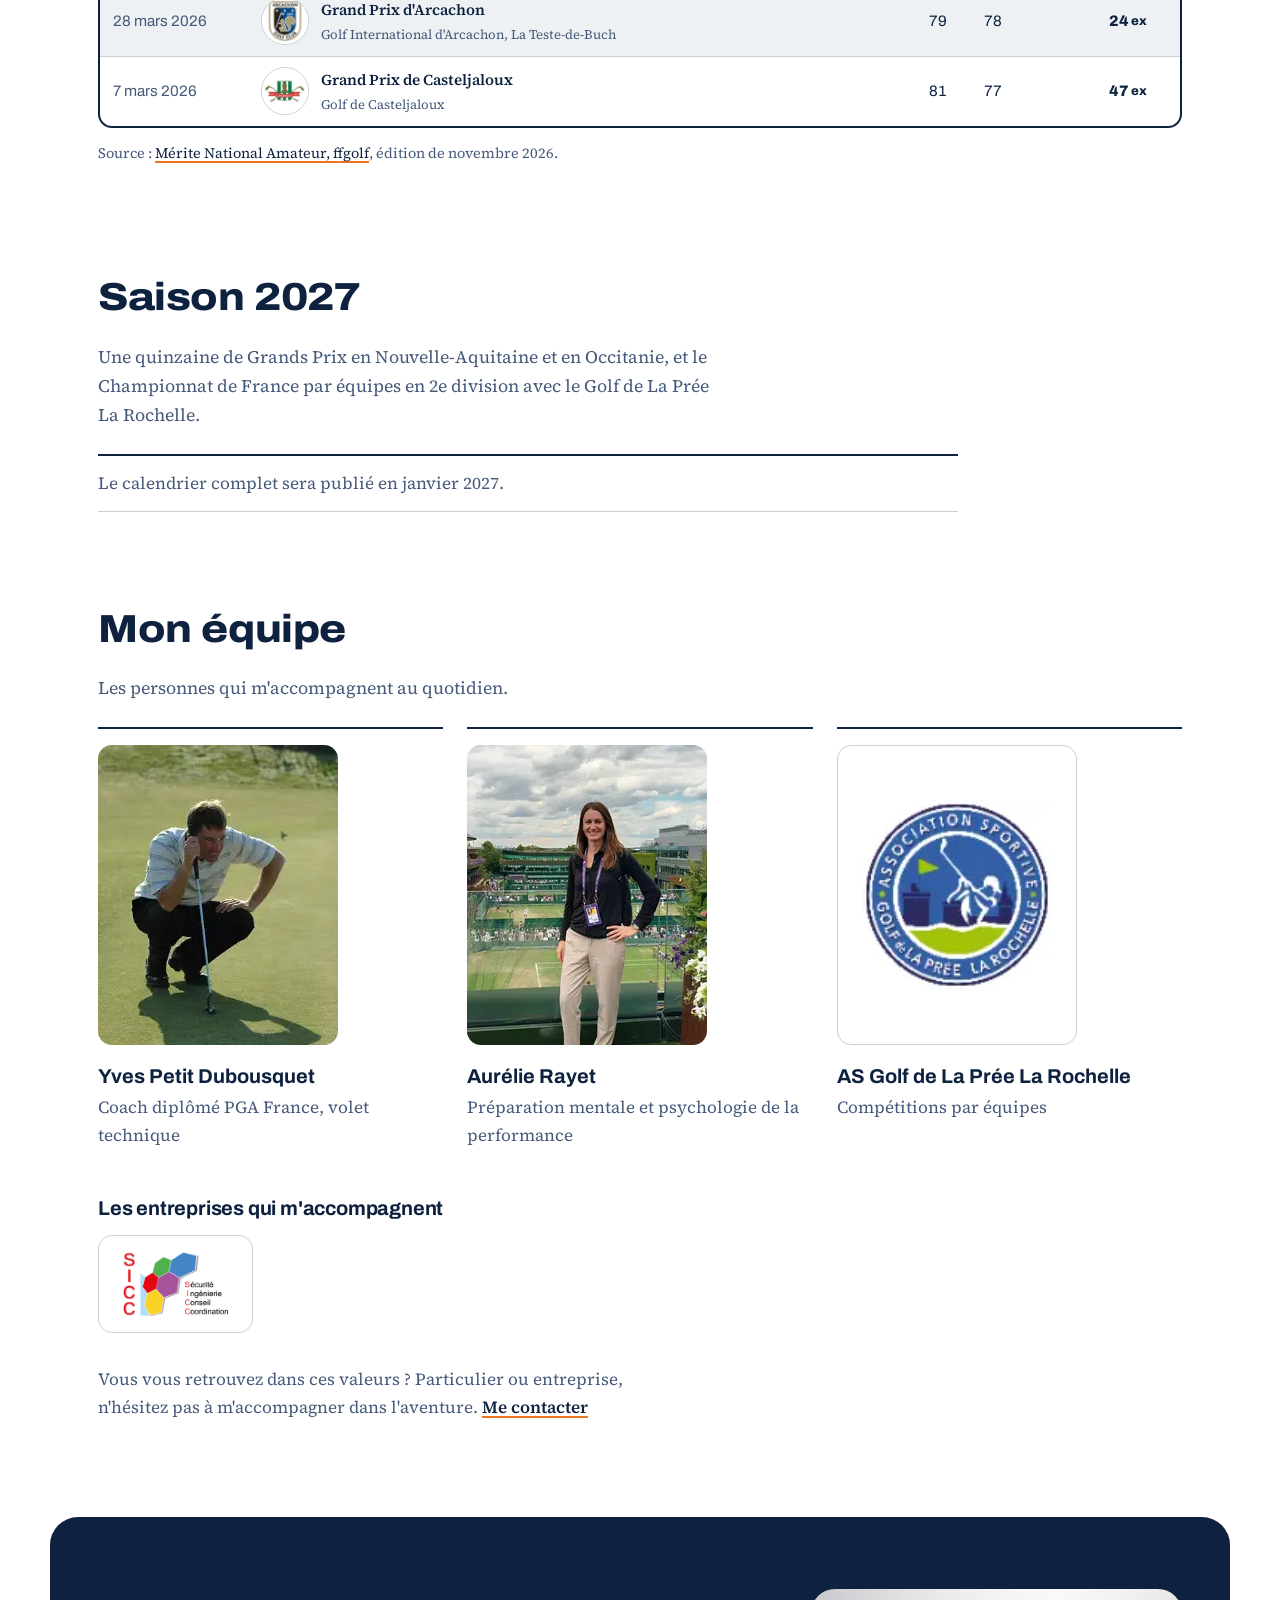
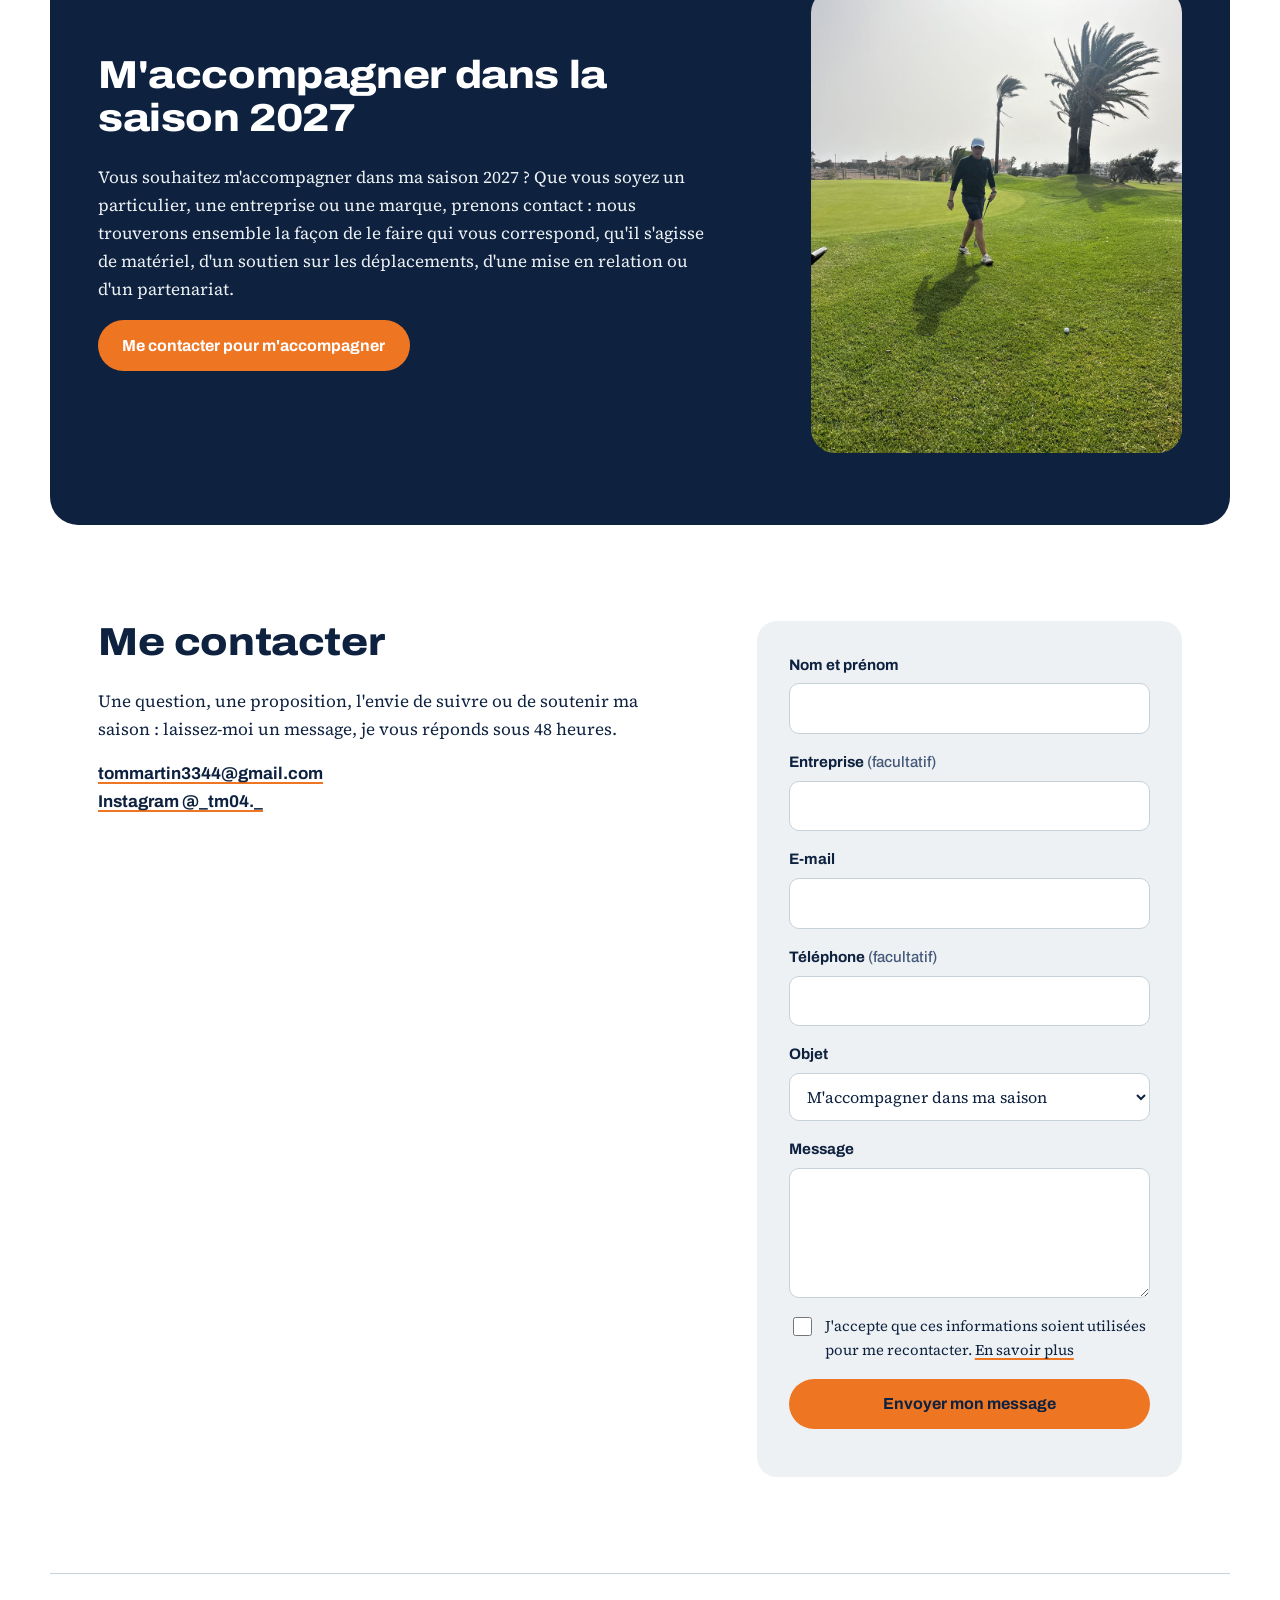
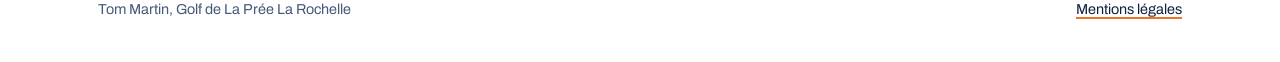
==== commit 2a20585f: "Photos réparties dans la page, section Photos retirée" ====
--- a/index.html
+++ b/index.html
@@ -24,7 +24,6 @@
       <a href="#parcours">Parcours</a>
       <a href="#resultats">Résultats</a>
       <a href="#saison">Saison 2027</a>
-      <a href="#galerie">Photos</a>
       <a class="nav-cta" href="#contact">Me contacter</a>
     </nav>
   </header>
@@ -93,22 +92,19 @@
     </section>
 
     <!-- VALEURS -->
-    <section class="section" aria-labelledby="valeurs-title">
-      <h2 id="valeurs-title">Mes valeurs</h2>
-      <div class="values">
-        <article>
-          <h3>Rigueur</h3>
-        </article>
-        <article>
-          <h3>Concentration</h3>
-        </article>
-        <article>
-          <h3>Stratégie</h3>
-        </article>
-        <article>
-          <h3>Persévérance</h3>
-        </article>
-      </div>
+    <section class="section split split-photo" aria-labelledby="valeurs-title">
+      <div>
+        <h2 id="valeurs-title">Mes valeurs</h2>
+        <ul class="values">
+          <li>Rigueur</li>
+          <li>Concentration</li>
+          <li>Stratégie</li>
+          <li>Persévérance</li>
+        </ul>
+      </div>
+      <figure class="photo" data-photo>
+        <img src="assets/img/galerie/02-swing.jpg" alt="Tom Martin en fin de swing au départ d'un trou" loading="lazy" width="960" height="1200">
+      </figure>
     </section>
 
     <!-- RÉSULTATS -->
@@ -176,15 +172,10 @@
       <p class="invite">Vous vous retrouvez dans ces valeurs ? Particulier ou entreprise, n'hésitez pas à m'accompagner dans l'aventure. <a href="#contact">Me contacter</a></p>
     </section>
 
-    <!-- GALERIE -->
-    <section id="galerie" class="section" aria-labelledby="galerie-title" hidden>
-      <h2 id="galerie-title">Sur le parcours</h2>
-      <div class="gallery" id="gallery"></div>
-    </section>
-
     <!-- SOUTIEN -->
     <section id="soutien" class="section band" aria-labelledby="soutien-title">
-      <div class="band-inner">
+      <div class="band-inner band-photo">
+        <div>
         <h2 id="soutien-title">M'accompagner dans la saison 2027</h2>
         <div class="prose">
           <p>
@@ -194,6 +185,10 @@
           </p>
         </div>
         <p><a class="btn btn-primary" href="#contact">Me contacter pour m'accompagner</a></p>
+        </div>
+        <figure class="photo" data-photo>
+          <img src="assets/img/galerie/06-approche.jpg" alt="Tom Martin marchant sur le fairway vers sa balle" loading="lazy" width="960" height="1200">
+        </figure>
       </div>
     </section>
 
--- a/assets/style.css
+++ b/assets/style.css
@@ -108,13 +108,12 @@
 .photo.is-missing{display:none}
 
 /* Valeurs */
-.values{display:grid;grid-template-columns:repeat(4,minmax(0,1fr));gap:0;margin-top:1.5rem}
-.values article{padding:0 1.25rem 0 0}
-.values article+article{padding-left:1.25rem;border-left:1px solid var(--trait)}
-.values h3{color:var(--nuit);font-size:var(--t-2);font-stretch:112%;font-weight:800}
-.values p{color:var(--texte-2);margin:0}
-@media (max-width:900px){.values{grid-template-columns:1fr 1fr;row-gap:2rem}.values article:nth-child(3){border-left:0;padding-left:0}}
-@media (max-width:520px){.values{grid-template-columns:1fr}.values article{border-left:0!important;padding-left:0!important}}
+.values{list-style:none;margin:1.75rem 0 0;padding:0}
+.values li{font-family:var(--f-titre);font-size:clamp(2rem,5vw,3.4rem);font-stretch:112%;font-weight:800;line-height:1.05;color:var(--nuit);padding:.55em 0;border-top:1px solid var(--trait)}
+.values li:last-child{border-bottom:1px solid var(--trait)}
+.split-photo{align-items:center}
+.split-photo .photo{max-width:440px;justify-self:end;width:100%}
+@media (max-width:860px){.split-photo .photo{justify-self:start;aspect-ratio:4/3;max-width:none}}
 
 /* Carte de score */
 .scorecard-wrap{overflow-x:auto;margin-top:1.5rem;border:2px solid var(--nuit);border-radius:14px}
@@ -201,8 +200,9 @@
 .page h2{font-size:var(--t-2);margin-top:2rem}
 
 /* Galerie */
-.gallery{display:grid;grid-template-columns:repeat(auto-fill,minmax(min(260px,100%),1fr));gap:1rem;margin-top:1.5rem}
-.gallery figure{margin:0;border-radius:16px;overflow:hidden;background:var(--brume)}
-.gallery img,.gallery video{width:100%;aspect-ratio:4/5;object-fit:cover;display:block}
-.gallery figcaption{font-family:var(--f-titre);font-size:.9rem;color:var(--texte-2);padding:.6rem .8rem}
 .band .prose{color:var(--brume)}
+
+/* Bandeau « M'accompagner » avec photo */
+.band-photo{display:grid;grid-template-columns:minmax(0,7fr) minmax(0,4fr);gap:clamp(1.5rem,5vw,4rem);align-items:center}
+.band-photo .photo{background:rgba(255,255,255,.08)}
+@media (max-width:860px){.band-photo{grid-template-columns:1fr}.band-photo .photo{aspect-ratio:4/3}}
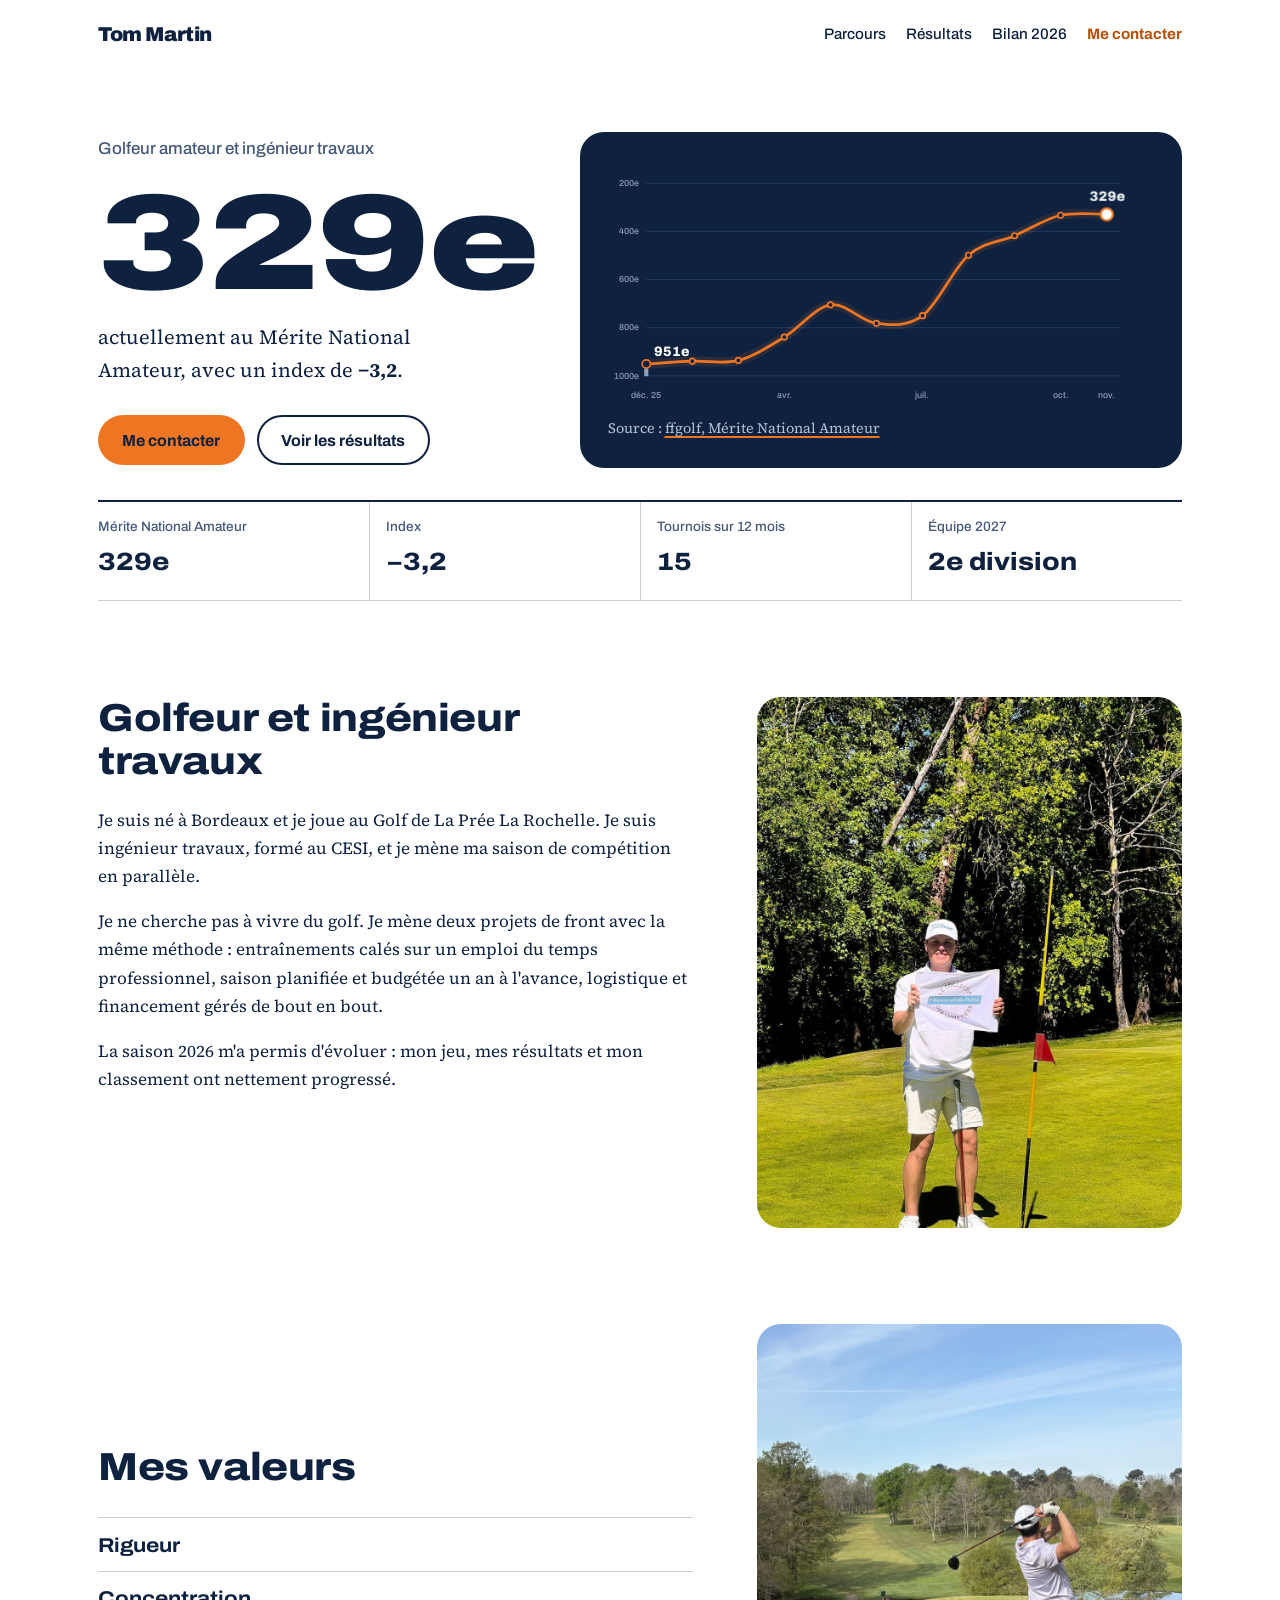
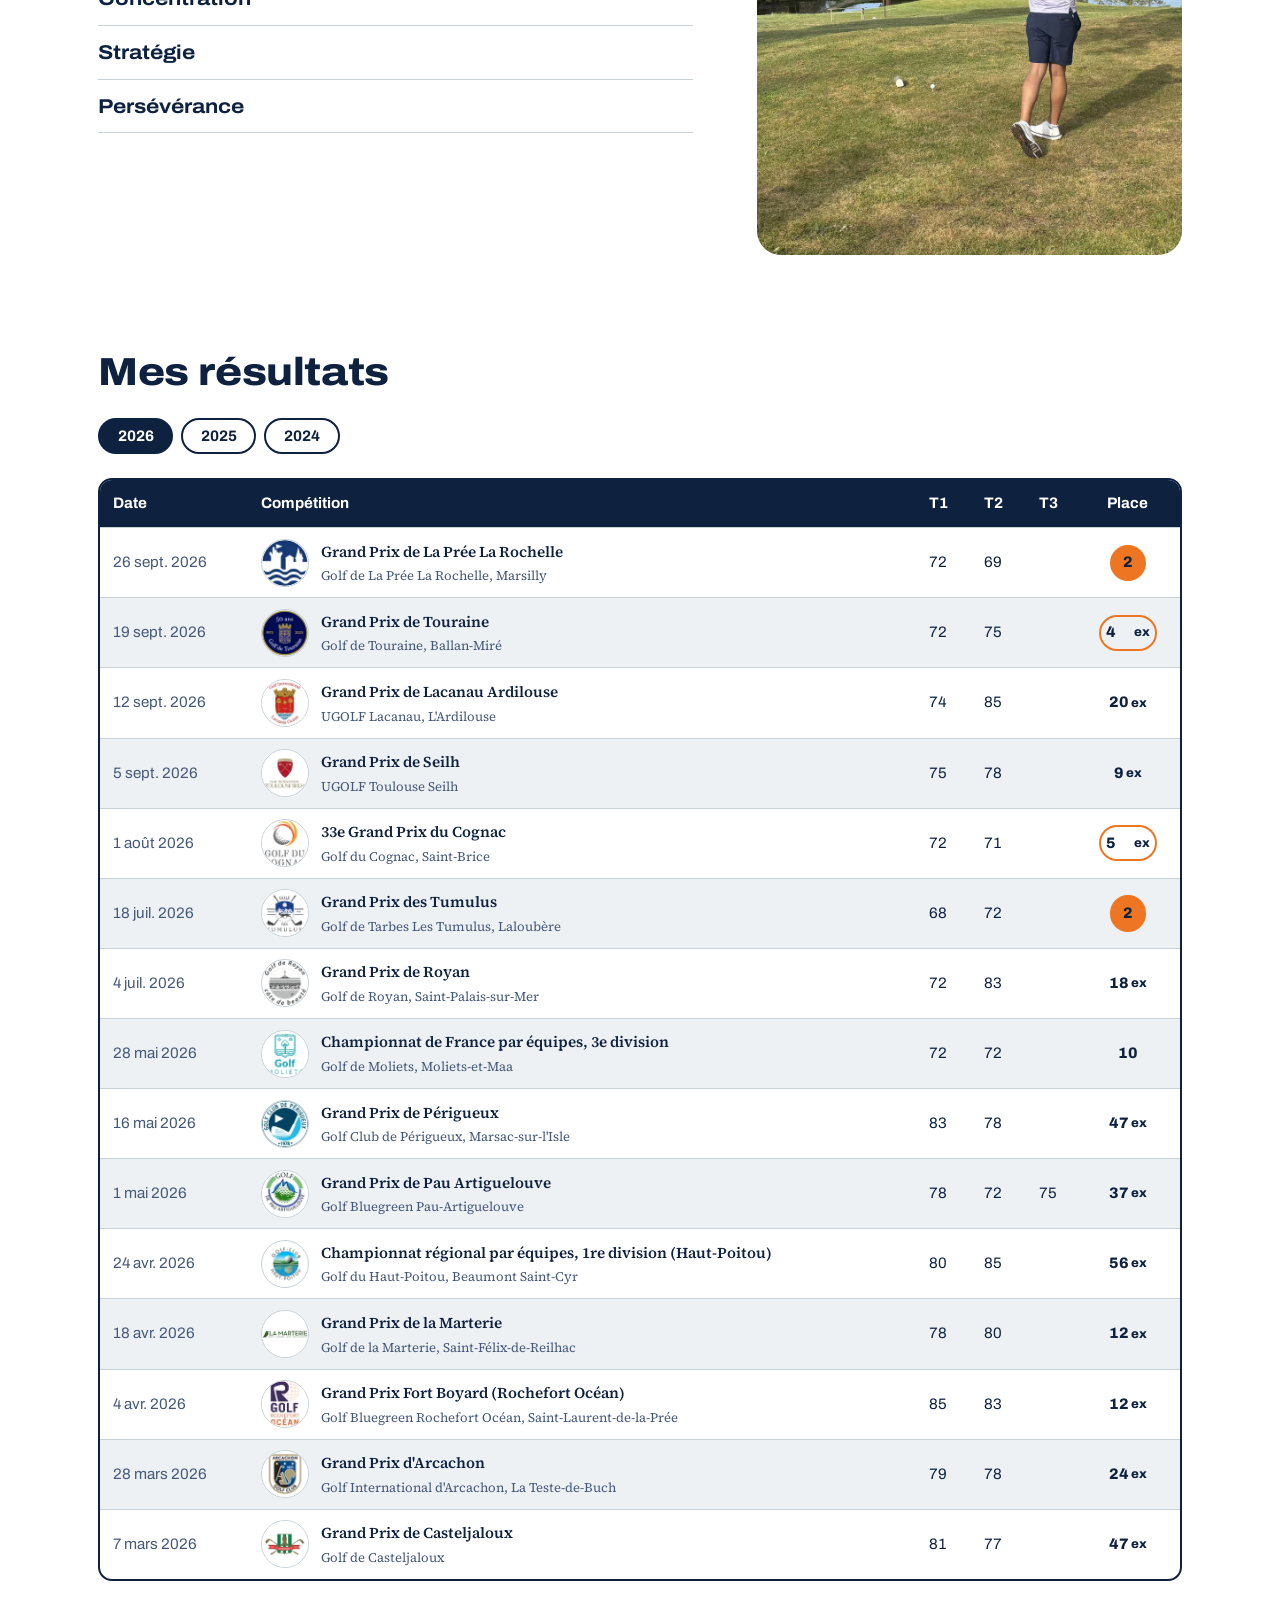
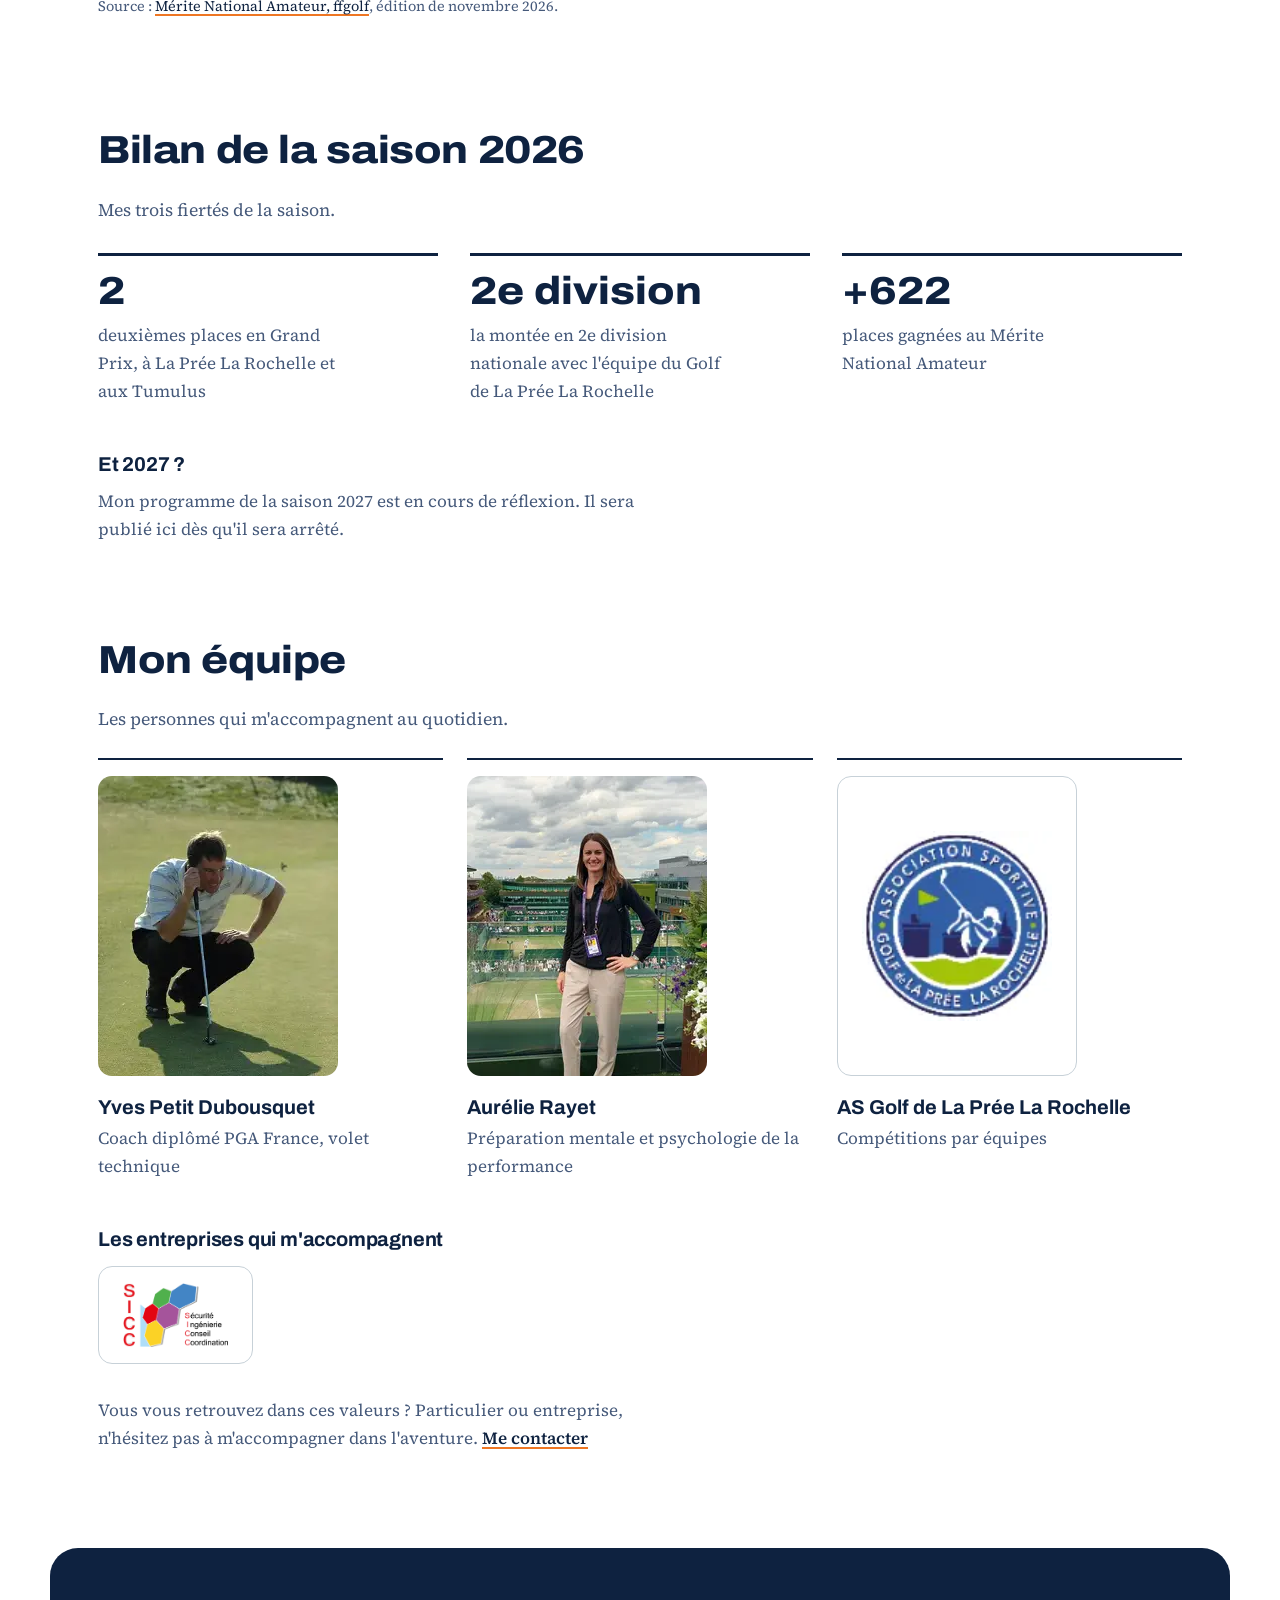
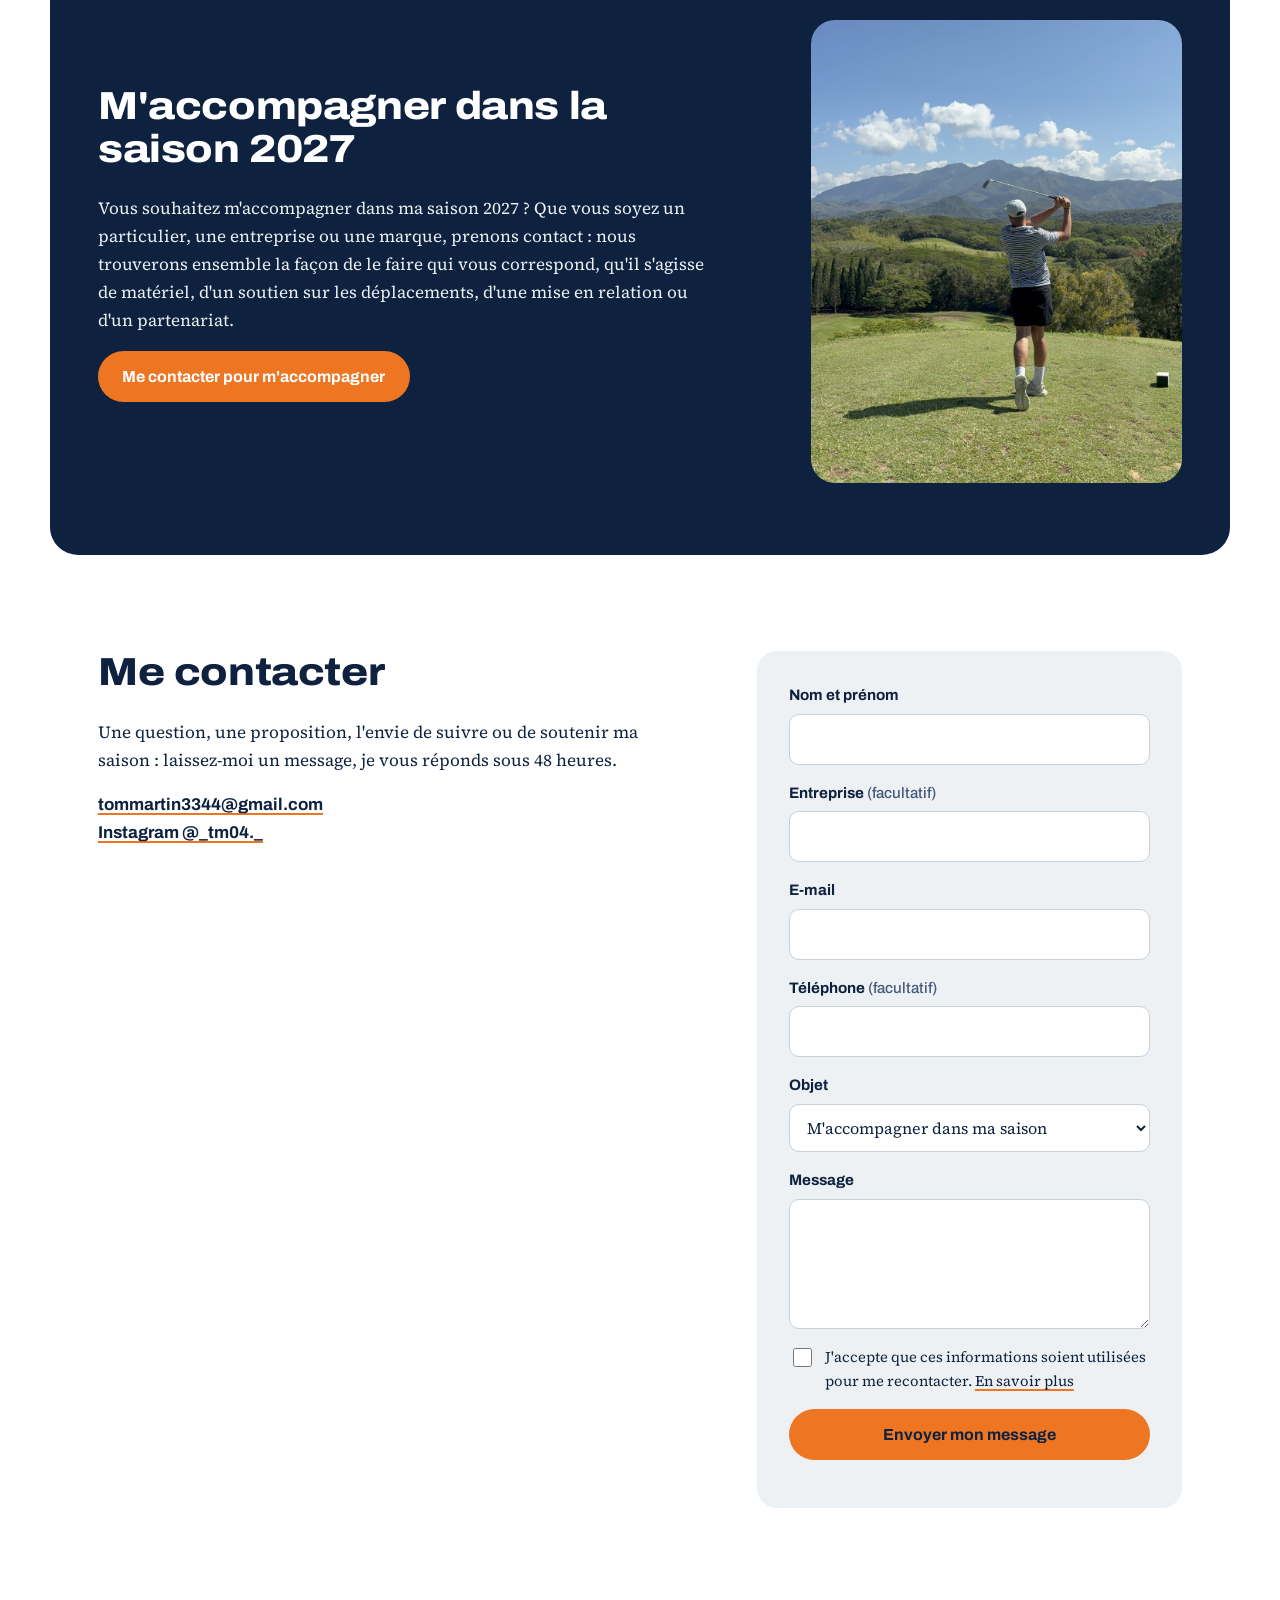
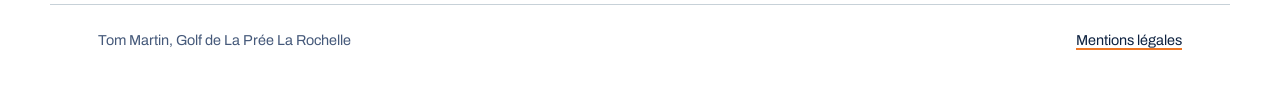
==== commit 46da8c11: "Textes revus, bilan 2026, nouvelle photo" ====
--- a/index.html
+++ b/index.html
@@ -23,7 +23,7 @@
     <nav aria-label="Navigation principale">
       <a href="#parcours">Parcours</a>
       <a href="#resultats">Résultats</a>
-      <a href="#saison">Saison 2027</a>
+      <a href="#bilan">Bilan 2026</a>
       <a class="nav-cta" href="#contact">Me contacter</a>
     </nav>
   </header>
@@ -33,14 +33,13 @@
     <!-- HERO : la trajectoire -->
     <section class="hero" aria-labelledby="hero-title">
       <div class="hero-text">
-        <p class="hero-who">Golfeur amateur de compétition au Golf de La Prée La Rochelle</p>
+        <p class="hero-who">Golfeur amateur et ingénieur travaux</p>
         <h1 id="hero-title">
           <span class="h-to" data-merite="rank">329e</span>
         </h1>
         <p class="hero-lede">
-          au Mérite National Amateur, en une saison.
-          Index <strong data-merite="index">−3,2</strong>,
-          <span data-merite="shareClause">premier tiers des 1 119 joueurs classés en France</span>.
+          actuellement au Mérite National Amateur,
+          avec un index de <strong data-merite="index">−3,2</strong>.
         </p>
         <div class="hero-actions">
           <a class="btn btn-primary" href="#contact">Me contacter</a>
@@ -50,9 +49,7 @@
       <figure class="trajectory" aria-labelledby="traj-cap">
         <svg id="traj" viewBox="0 0 800 360" role="img" aria-label="Évolution du classement au Mérite National Amateur"></svg>
         <figcaption id="traj-cap">
-          Classement au Mérite National Amateur, édition par édition,
-          repris automatiquement chaque mois depuis la ffgolf
-          <span class="updated" data-merite="updated"></span>.
+          Source : <a href="https://pages.ffgolf.org/merite/amateurs/messieurs" rel="noopener" target="_blank">ffgolf, Mérite National Amateur</a>
         </figcaption>
       </figure>
     </section>
@@ -70,10 +67,10 @@
     <!-- PARCOURS -->
     <section id="parcours" class="section split" aria-labelledby="parcours-title">
       <div class="prose">
-        <h2 id="parcours-title">Un professionnel qui joue à haut niveau</h2>
+        <h2 id="parcours-title">Golfeur et ingénieur travaux</h2>
         <p>
           Je suis né à Bordeaux et je joue au Golf de La Prée La Rochelle.
-          En parallèle de ma saison de compétition, je suis ingénieur en construction, formé au CESI.
+          Je suis ingénieur travaux, formé au CESI, et je mène ma saison de compétition en parallèle.
         </p>
         <p>
           Je ne cherche pas à vivre du golf. Je mène deux projets de front avec la même méthode :
@@ -81,9 +78,8 @@
           un an à l'avance, logistique et financement gérés de bout en bout.
         </p>
         <p>
-          En 2026, cette méthode a produit des résultats : deux deuxièmes places en Grand Prix,
-          la montée de mon club en 2e division du Championnat de France par équipes,
-          et 622 places gagnées au classement national.
+          La saison 2026 m'a permis d'évoluer : mon jeu, mes résultats et mon classement
+          ont nettement progressé.
         </p>
       </div>
       <figure class="photo" data-photo>
@@ -110,10 +106,6 @@
     <!-- RÉSULTATS -->
     <section id="resultats" class="section" aria-labelledby="resultats-title">
       <h2 id="resultats-title">Mes résultats</h2>
-      <p class="section-lede">
-        Toutes les compétitions comptant pour le Mérite National Amateur, avec les scores de chaque tour.
-        Les places entourées sont les tops 5.
-      </p>
       <div class="year-tabs" id="year-tabs" role="tablist" aria-label="Choisir une saison"></div>
       <div class="scorecard-wrap">
         <table class="scorecard" id="scorecard">
@@ -137,13 +129,19 @@
       </p>
     </section>
 
-    <!-- SAISON 2027 -->
-    <section id="saison" class="section" aria-labelledby="saison-title">
-      <h2 id="saison-title">Saison 2027</h2>
-      <p class="section-lede" id="saison-intro">
-        Une quinzaine de Grands Prix en Nouvelle-Aquitaine et en Occitanie, et le Championnat de France par équipes en 2e division.
-      </p>
-      <ol class="calendar" id="calendar"></ol>
+    <!-- BILAN 2026 -->
+    <section id="bilan" class="section" aria-labelledby="bilan-title">
+      <h2 id="bilan-title">Bilan de la saison 2026</h2>
+      <p class="section-lede">Mes trois fiertés de la saison.</p>
+      <ul class="bilan">
+        <li><strong>2</strong><span>deuxièmes places en Grand Prix, à La Prée La Rochelle et aux Tumulus</span></li>
+        <li><strong>2e division</strong><span>la montée en 2e division nationale avec l'équipe du Golf de La Prée La Rochelle</span></li>
+        <li><strong>+622</strong><span>places gagnées au Mérite National Amateur</span></li>
+      </ul>
+      <div class="next">
+        <h3>Et 2027 ?</h3>
+        <p>Mon programme de la saison 2027 est en cours de réflexion. Il sera publié ici dès qu'il sera arrêté.</p>
+      </div>
     </section>
 
     <!-- ÉQUIPE -->
@@ -187,7 +185,7 @@
         <p><a class="btn btn-primary" href="#contact">Me contacter pour m'accompagner</a></p>
         </div>
         <figure class="photo" data-photo>
-          <img src="assets/img/galerie/06-approche.jpg" alt="Tom Martin marchant sur le fairway vers sa balle" loading="lazy" width="960" height="1200">
+          <img src="assets/img/accompagner.jpg" alt="Tom Martin en fin de swing au départ, montagnes en arrière-plan" loading="lazy" width="960" height="1200">
         </figure>
       </div>
     </section>
--- a/assets/style.css
+++ b/assets/style.css
@@ -109,7 +109,7 @@
 
 /* Valeurs */
 .values{list-style:none;margin:1.75rem 0 0;padding:0}
-.values li{font-family:var(--f-titre);font-size:clamp(2rem,5vw,3.4rem);font-stretch:112%;font-weight:800;line-height:1.05;color:var(--nuit);padding:.55em 0;border-top:1px solid var(--trait)}
+.values li{font-family:var(--f-titre);font-size:var(--t-1);font-stretch:112%;font-weight:700;line-height:1.2;color:var(--nuit);padding:.9rem 0;border-top:1px solid var(--trait)}
 .values li:last-child{border-bottom:1px solid var(--trait)}
 .split-photo{align-items:center}
 .split-photo .photo{max-width:440px;justify-self:end;width:100%}
@@ -206,3 +206,14 @@
 .band-photo{display:grid;grid-template-columns:minmax(0,7fr) minmax(0,4fr);gap:clamp(1.5rem,5vw,4rem);align-items:center}
 .band-photo .photo{background:rgba(255,255,255,.08)}
 @media (max-width:860px){.band-photo{grid-template-columns:1fr}.band-photo .photo{aspect-ratio:4/3}}
+
+/* Bilan 2026 */
+.bilan{list-style:none;margin:1.75rem 0 0;padding:0;display:grid;grid-template-columns:repeat(3,minmax(0,1fr));gap:clamp(1rem,3vw,2rem)}
+.bilan li{border-top:3px solid var(--nuit);padding-top:1rem}
+.bilan strong{display:block;font-family:var(--f-titre);font-size:var(--t-4);font-weight:800;font-stretch:112%;line-height:1;color:var(--nuit)}
+.bilan span{display:block;margin-top:.6rem;color:var(--texte-2);max-width:28ch}
+@media (max-width:760px){.bilan{grid-template-columns:1fr}}
+.next{margin-top:clamp(2rem,5vw,3rem)}
+.next h3{color:var(--nuit)}
+.next p{color:var(--texte-2);max-width:60ch;margin:.4rem 0 0}
+.trajectory figcaption a{color:inherit;text-decoration-color:var(--orange,#f07a22)}
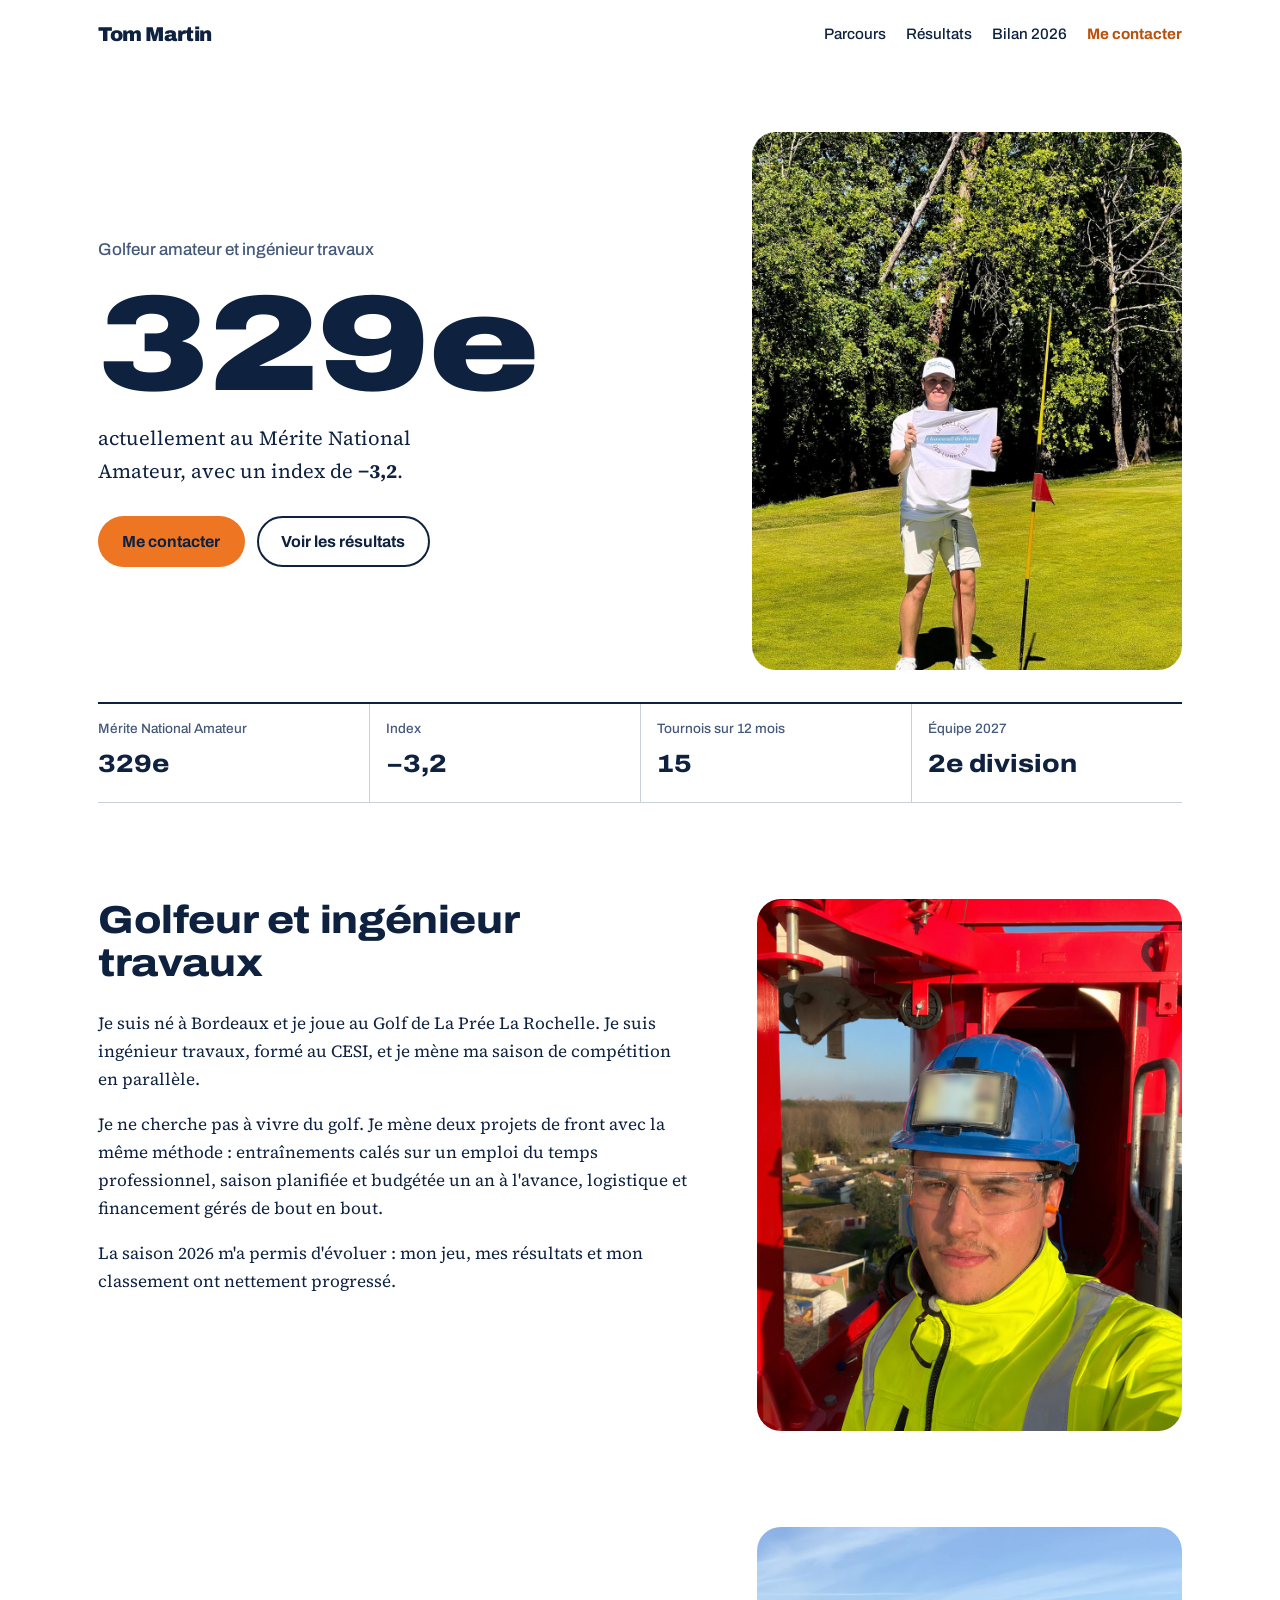
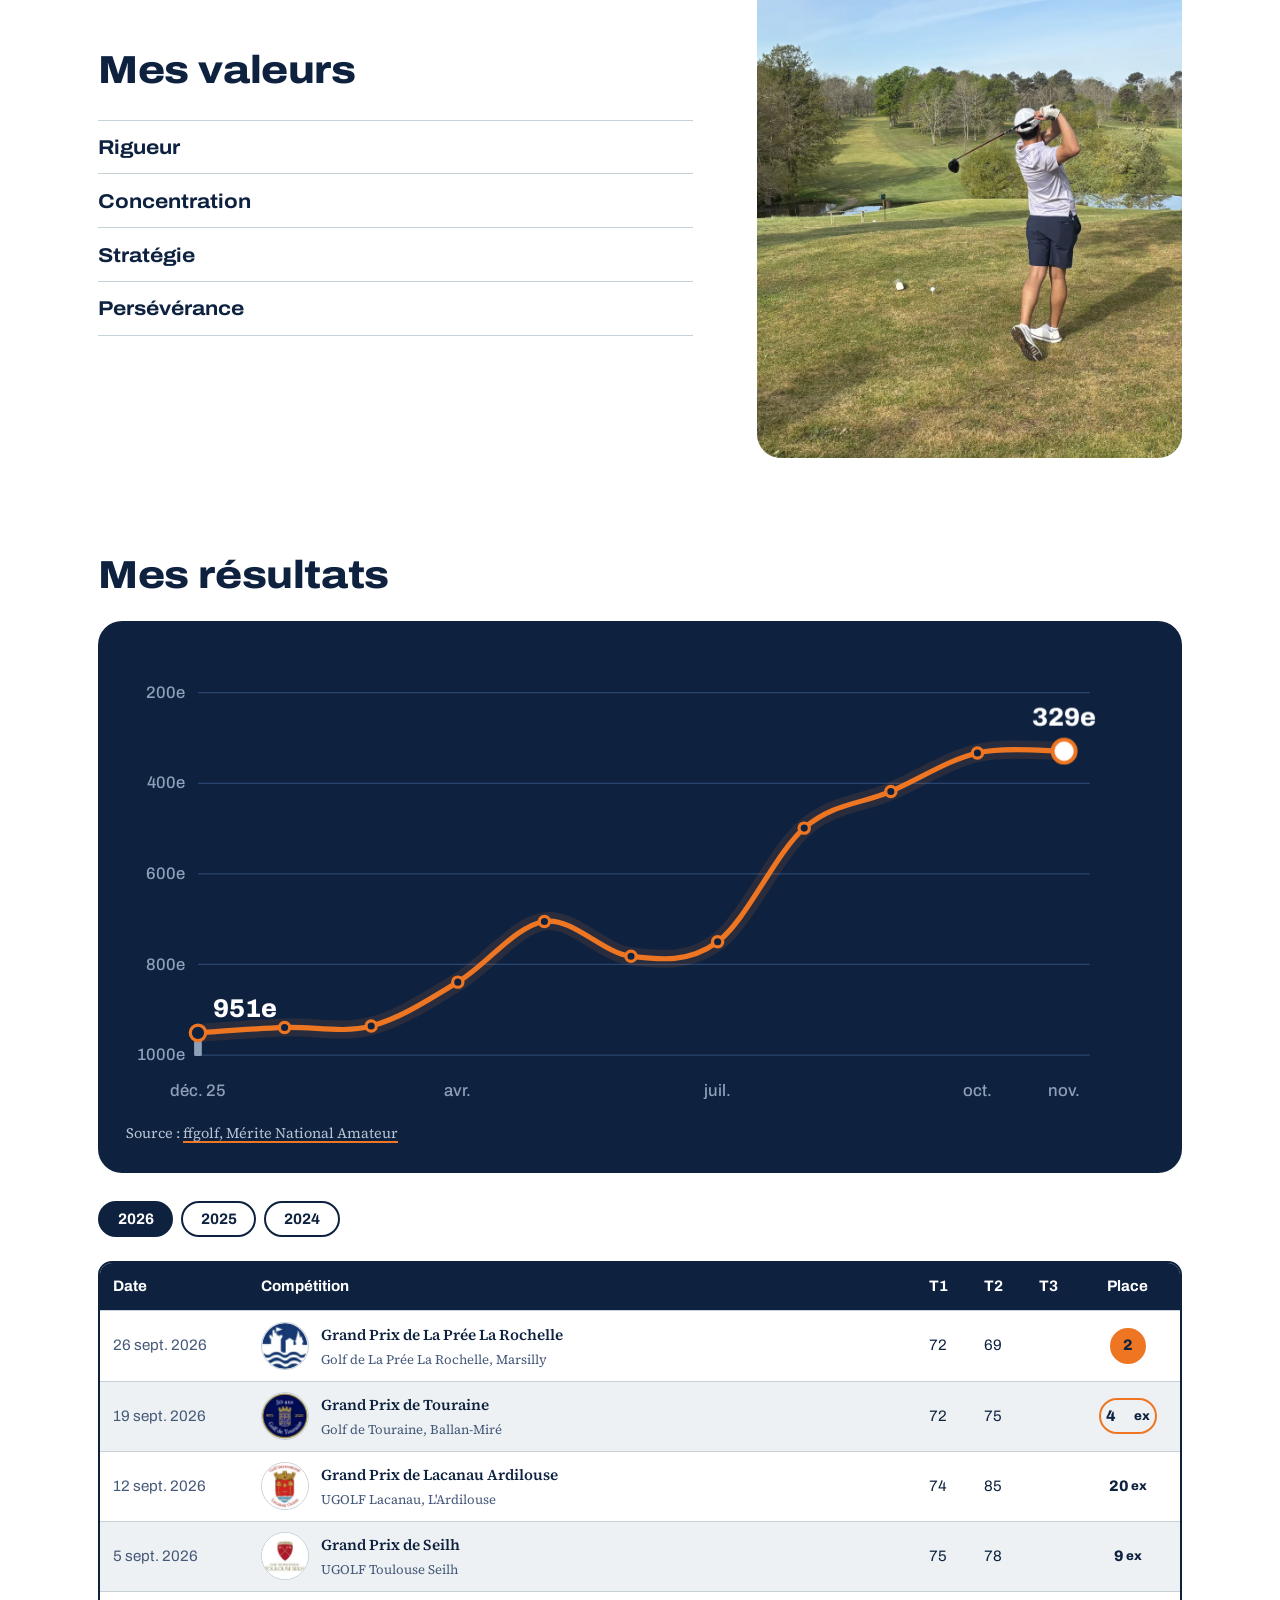
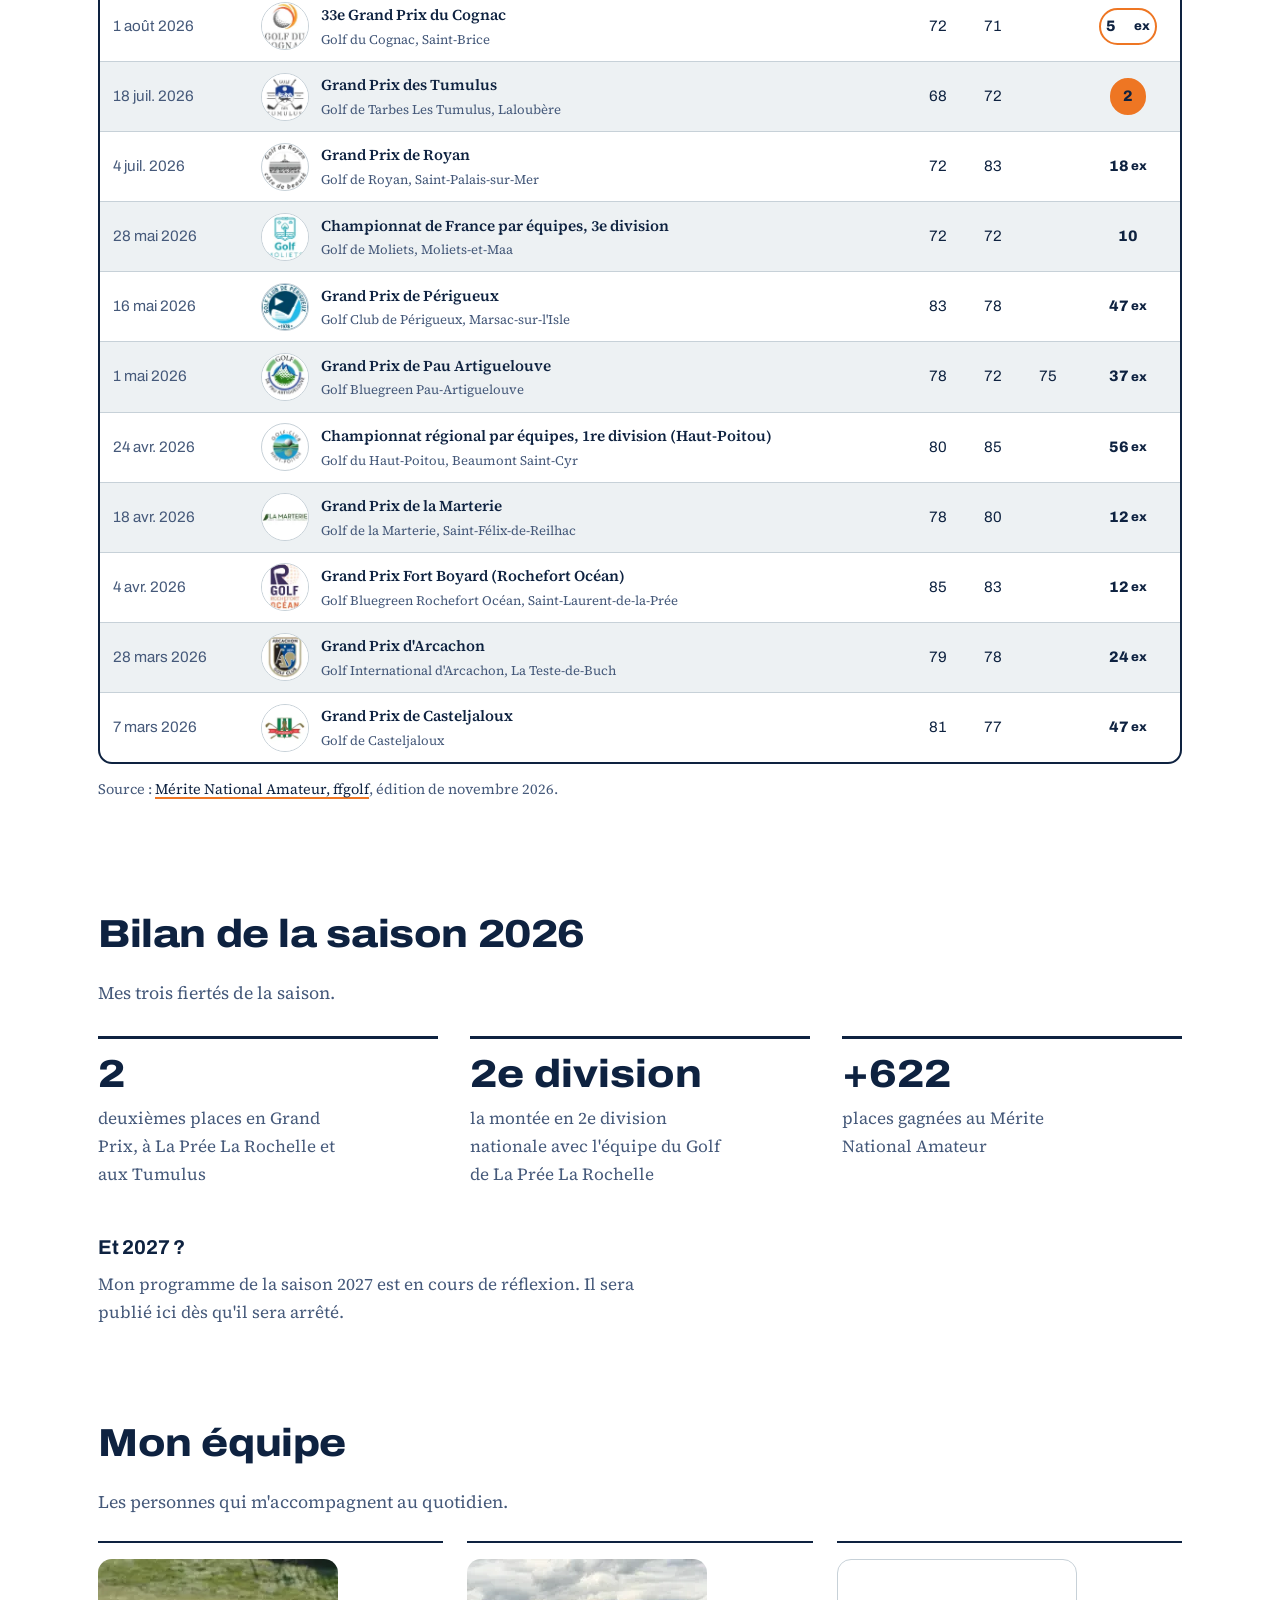
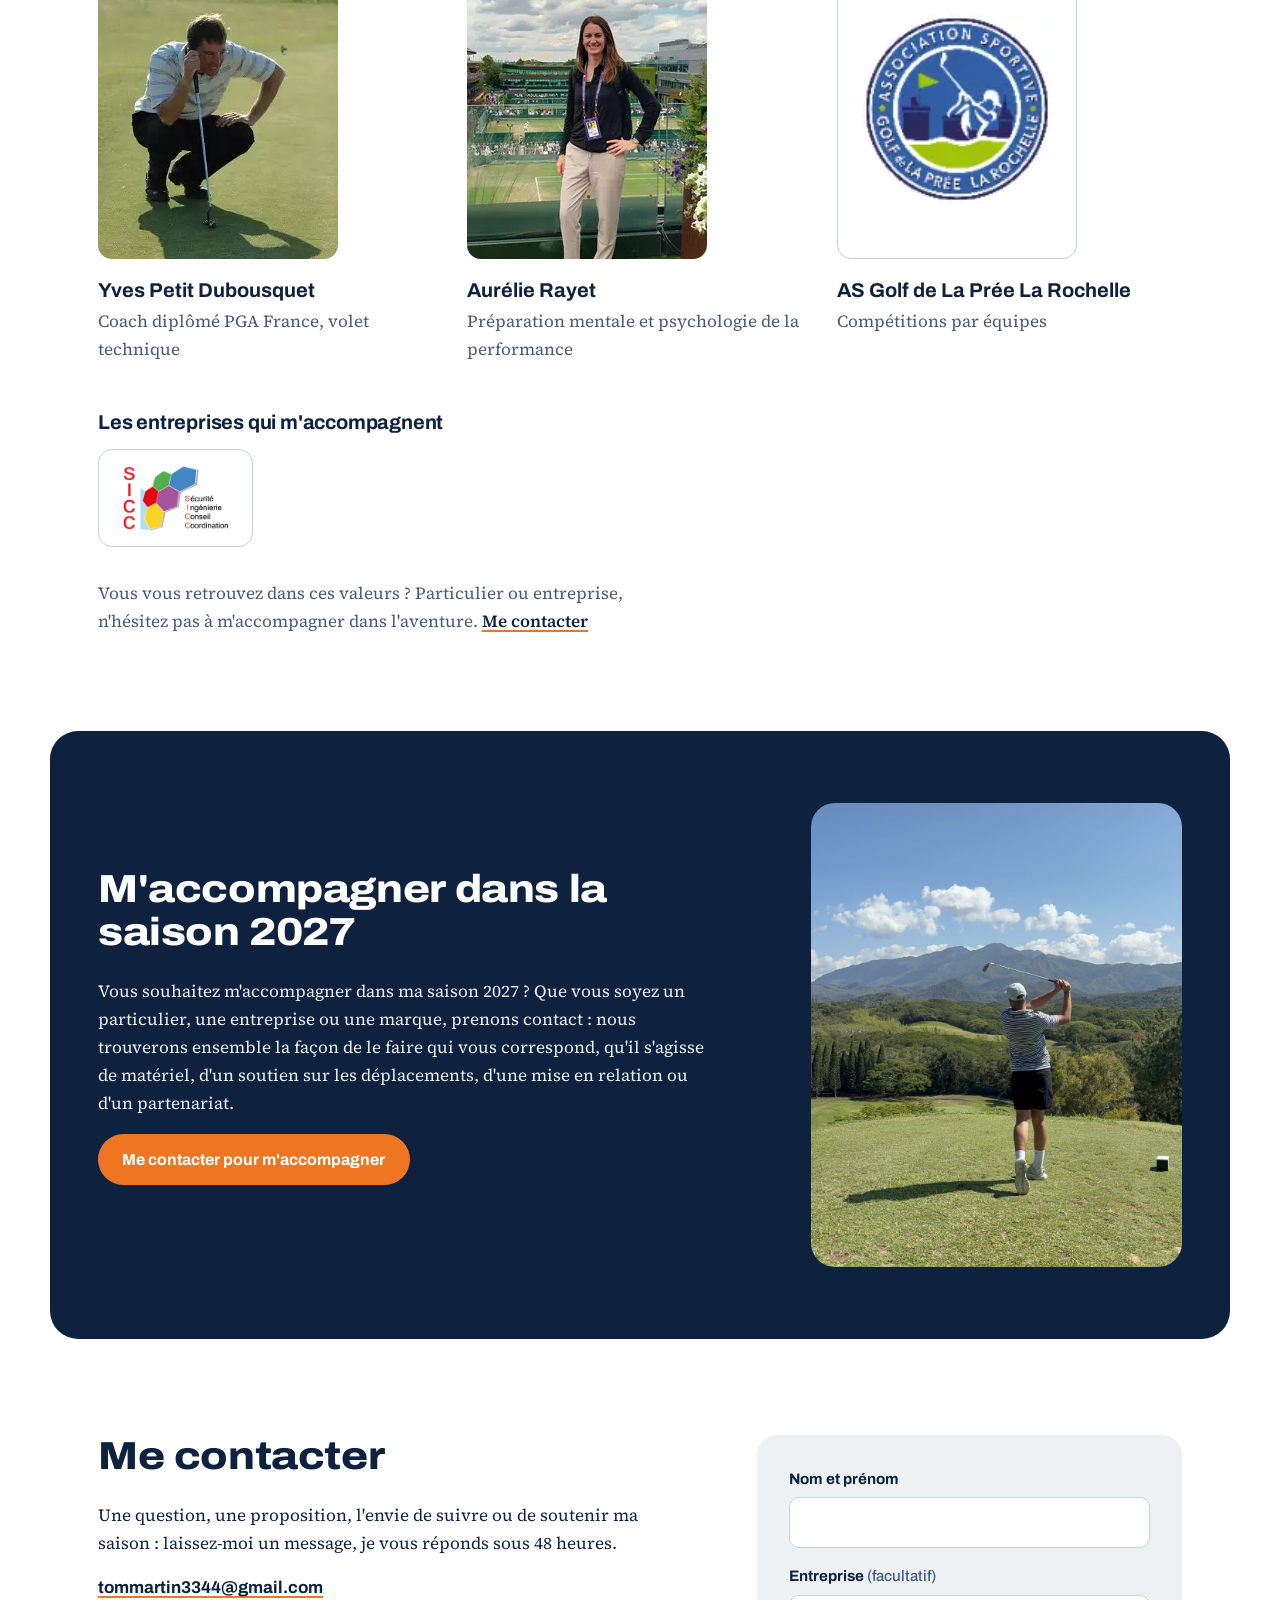
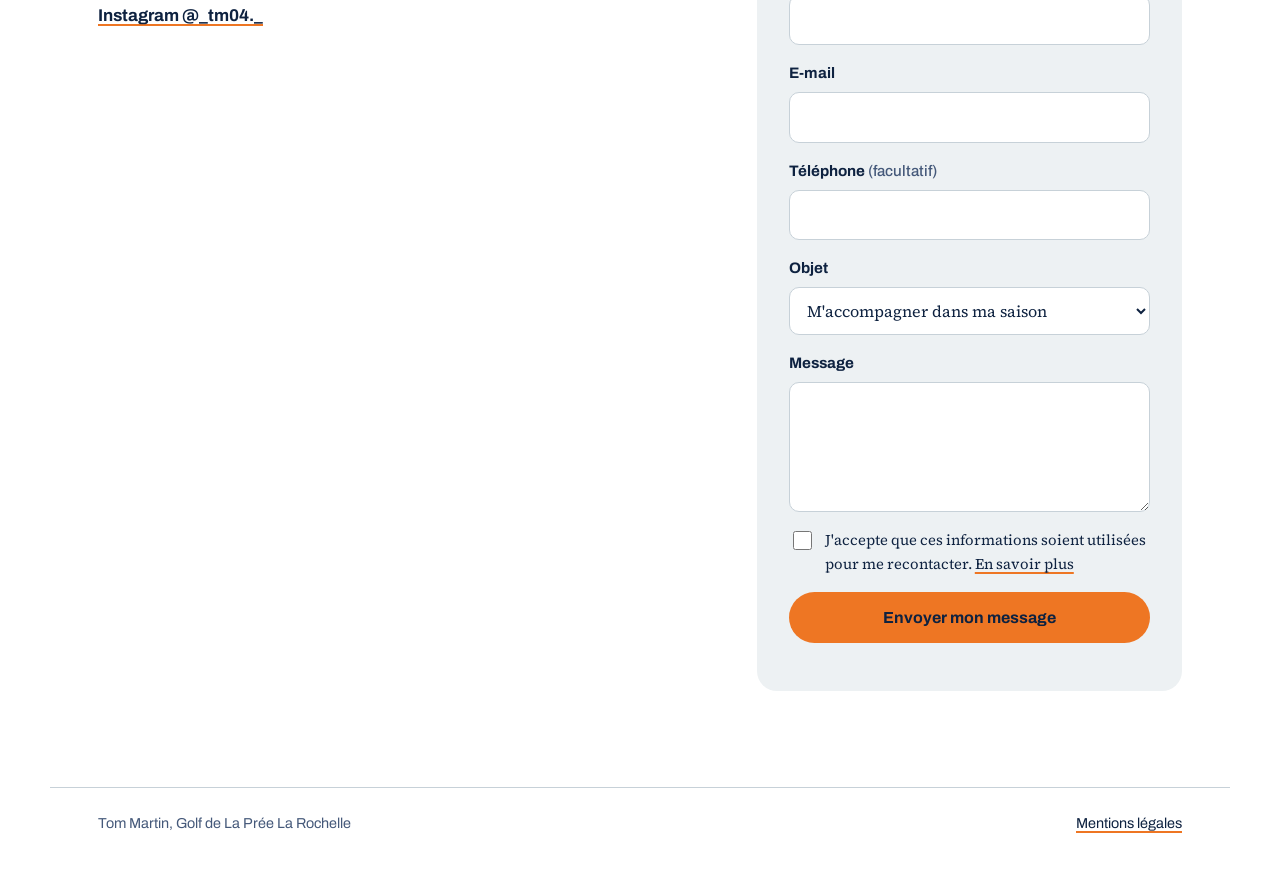
==== commit 4ae63093: "Photo en haut de page, graphique dans les résultats, photo de chantier" ====
--- a/index.html
+++ b/index.html
@@ -3,11 +3,11 @@
 <head>
   <meta charset="utf-8">
   <meta name="viewport" content="width=device-width, initial-scale=1">
-  <title>Tom Martin — Golfeur amateur de compétition</title>
-  <meta name="description" content="Tom Martin, golfeur amateur de compétition, Golf de La Prée La Rochelle. Classement au Mérite National Amateur, résultats, saison 2027 et contact.">
+  <title>Tom Martin — Golfeur amateur et ingénieur travaux</title>
+  <meta name="description" content="Tom Martin, golfeur amateur et ingénieur travaux, Golf de La Prée La Rochelle. Classement au Mérite National Amateur, résultats, bilan 2026 et contact.">
   <link rel="canonical" href="https://tommartin-golf.pages.dev/">
-  <meta property="og:title" content="Tom Martin — Golfeur amateur de compétition">
-  <meta property="og:description" content="329e au Mérite National Amateur, index −3,2. Résultats, parcours et saison 2027.">
+  <meta property="og:title" content="Tom Martin — Golfeur amateur et ingénieur travaux">
+  <meta property="og:description" content="329e au Mérite National Amateur, index −3,2. Résultats, parcours et bilan 2026.">
   <meta property="og:type" content="website">
   <meta property="og:url" content="https://tommartin-golf.pages.dev/">
   <meta property="og:image" content="https://tommartin-golf.pages.dev/assets/img/og.jpg">
@@ -46,11 +46,8 @@
           <a class="btn btn-ghost" href="#resultats">Voir les résultats</a>
         </div>
       </div>
-      <figure class="trajectory" aria-labelledby="traj-cap">
-        <svg id="traj" viewBox="0 0 800 360" role="img" aria-label="Évolution du classement au Mérite National Amateur"></svg>
-        <figcaption id="traj-cap">
-          Source : <a href="https://pages.ffgolf.org/merite/amateurs/messieurs" rel="noopener" target="_blank">ffgolf, Mérite National Amateur</a>
-        </figcaption>
+      <figure class="photo hero-photo" data-photo>
+        <img src="assets/img/portrait.jpg" alt="Tom Martin sur un green, à côté du drapeau" width="800" height="1000" fetchpriority="high">
       </figure>
     </section>
 
@@ -83,7 +80,7 @@
         </p>
       </div>
       <figure class="photo" data-photo>
-        <img src="assets/img/portrait.jpg" alt="Tom Martin sur un parcours de golf" loading="lazy" width="800" height="1000">
+        <img src="assets/img/chantier.jpg" alt="Tom Martin sur un chantier, en casque, gilet haute visibilité et lunettes de protection" loading="lazy" width="960" height="1200">
       </figure>
     </section>
 
@@ -106,6 +103,12 @@
     <!-- RÉSULTATS -->
     <section id="resultats" class="section" aria-labelledby="resultats-title">
       <h2 id="resultats-title">Mes résultats</h2>
+      <figure class="trajectory traj-results" aria-labelledby="traj-cap">
+        <svg id="traj" viewBox="0 0 800 360" role="img" aria-label="Évolution du classement au Mérite National Amateur"></svg>
+        <figcaption id="traj-cap">
+          Source : <a href="https://pages.ffgolf.org/merite/amateurs/messieurs" rel="noopener" target="_blank">ffgolf, Mérite National Amateur</a>
+        </figcaption>
+      </figure>
       <div class="year-tabs" id="year-tabs" role="tablist" aria-label="Choisir une saison"></div>
       <div class="scorecard-wrap">
         <table class="scorecard" id="scorecard">
--- a/assets/style.css
+++ b/assets/style.css
@@ -61,7 +61,7 @@
 .btn-ghost:hover{background:var(--nuit);color:var(--blanc)}
 
 /* Hero */
-.hero{max-width:var(--page);margin:0 auto;padding:clamp(1.5rem,5vw,4rem) var(--gout) 2rem;display:grid;grid-template-columns:minmax(0,5fr) minmax(0,7fr);gap:clamp(1.5rem,4vw,3.5rem);align-items:center}
+.hero{max-width:var(--page);margin:0 auto;padding:clamp(1.5rem,5vw,4rem) var(--gout) 2rem;display:grid;grid-template-columns:minmax(0,7fr) minmax(0,5fr);gap:clamp(1.5rem,4vw,3.5rem);align-items:center}
 .hero-who{font-family:var(--f-titre);font-weight:500;color:var(--texte-2);margin-bottom:1.25rem}
 .hero h1{font-weight:900;font-stretch:125%;line-height:.9;margin:0 0 1rem;display:flex;flex-direction:column}
 .h-to{font-size:clamp(4.5rem,11vw,8.5rem);color:var(--nuit)}
@@ -217,3 +217,8 @@
 .next h3{color:var(--nuit)}
 .next p{color:var(--texte-2);max-width:60ch;margin:.4rem 0 0}
 .trajectory figcaption a{color:inherit;text-decoration-color:var(--orange,#f07a22)}
+
+/* Photo en haut de page, courbe dans les résultats */
+.hero-photo{max-width:460px;width:100%;justify-self:end}
+@media (max-width:900px){.hero-photo{justify-self:start;max-width:none;aspect-ratio:4/3}.hero-photo img{object-position:50% 30%}}
+.traj-results{margin:1.5rem 0 1.75rem}
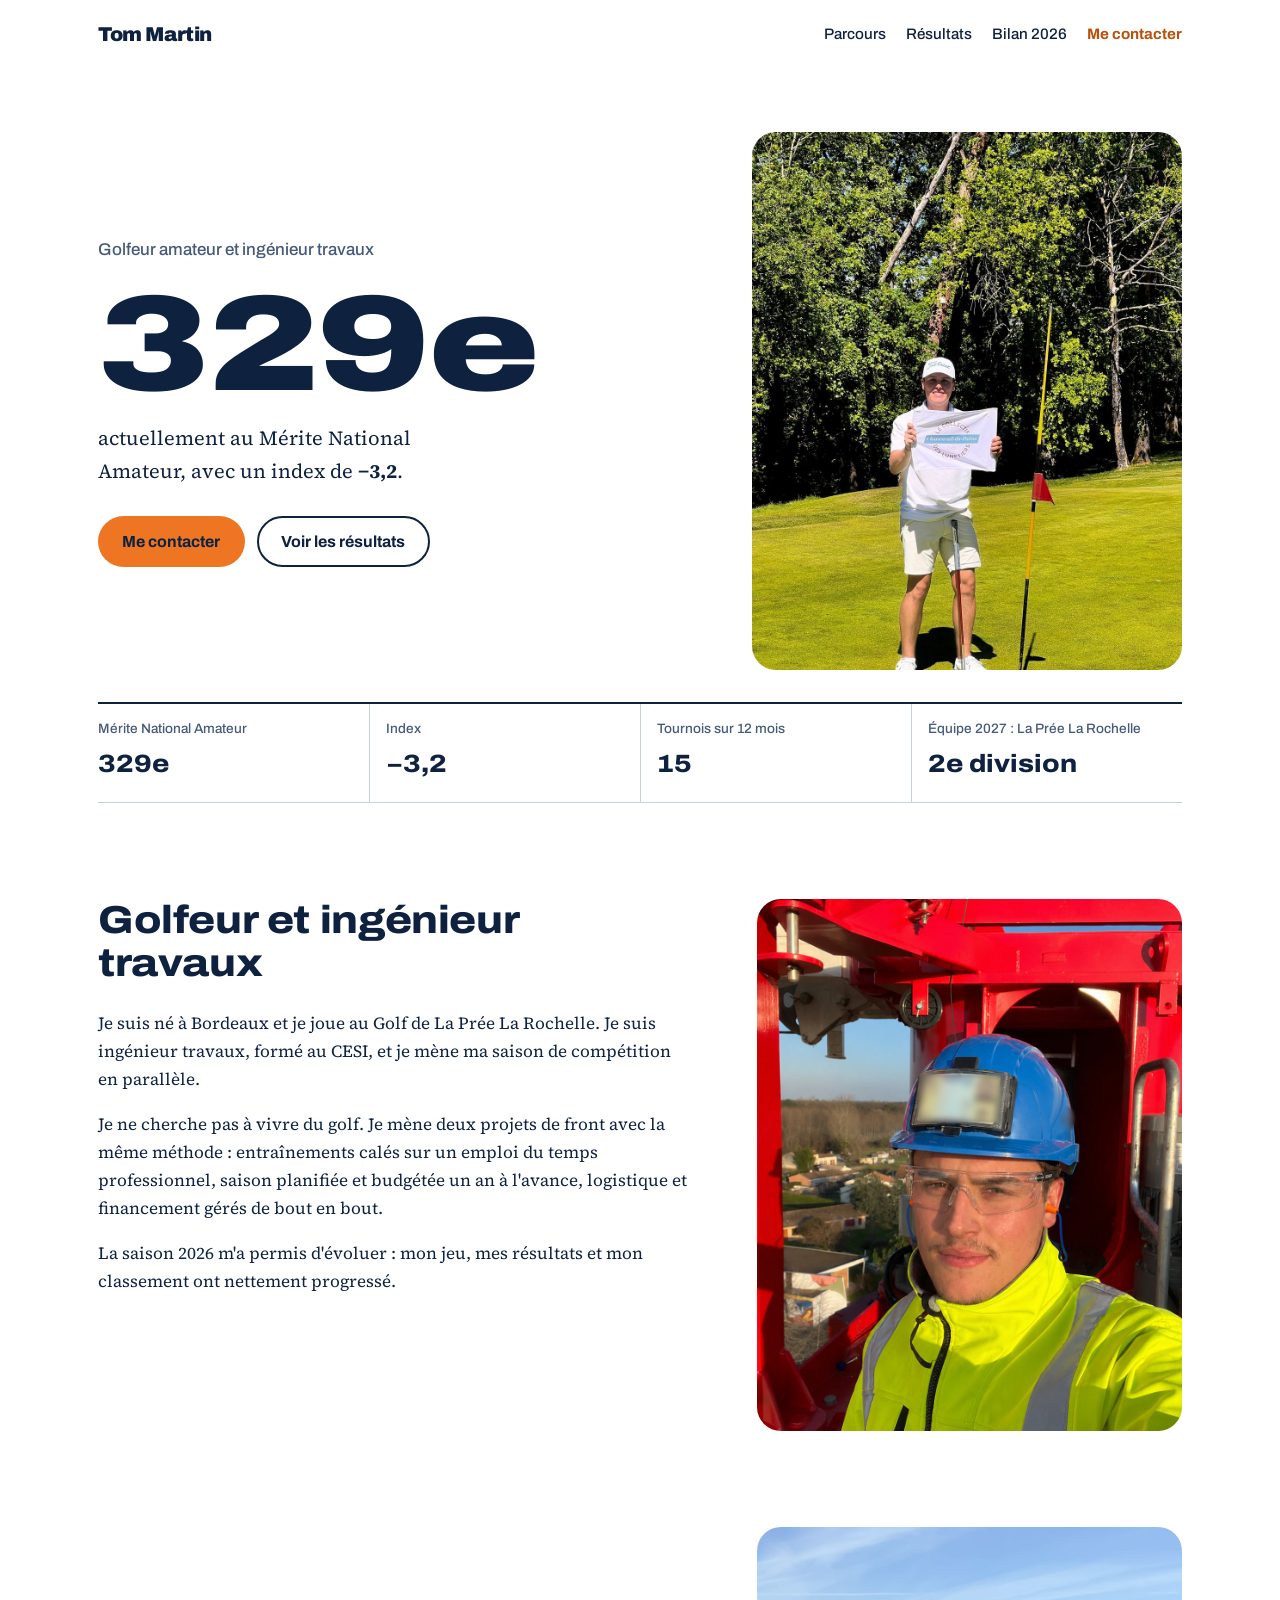
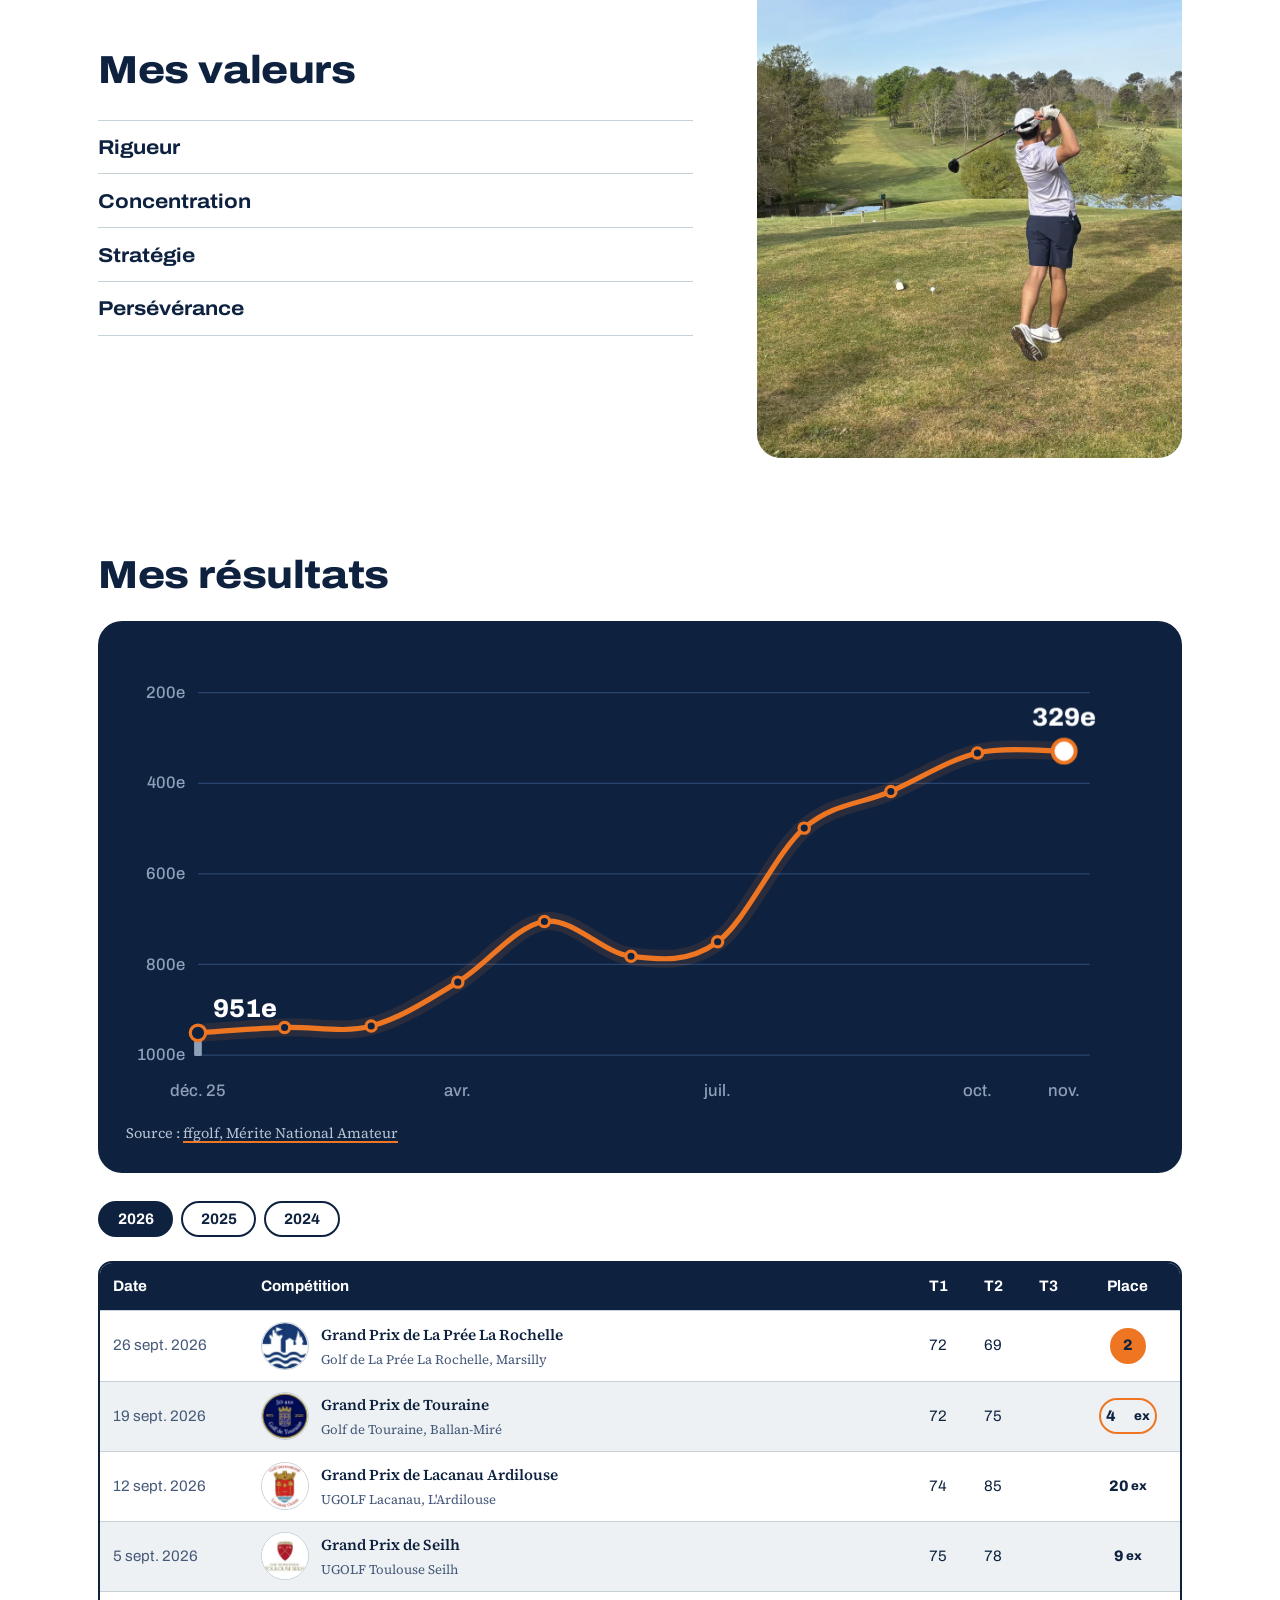
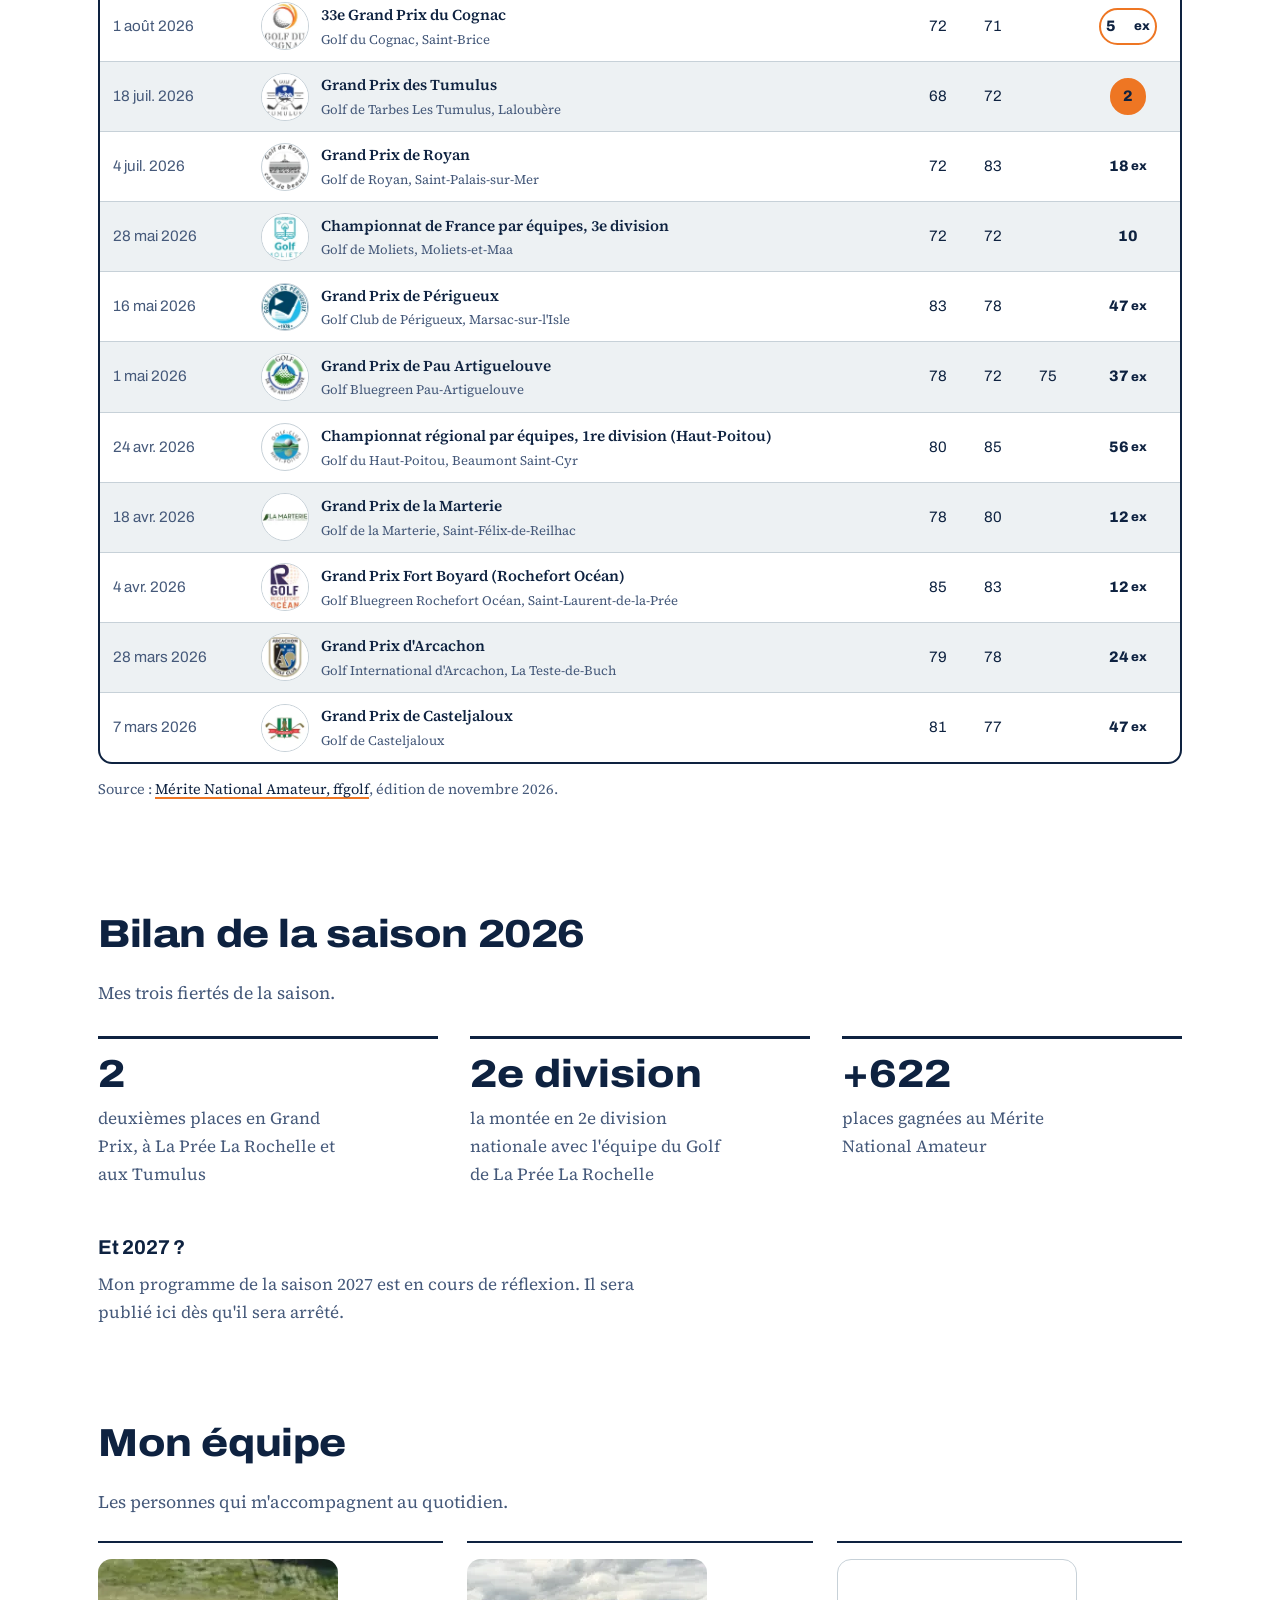
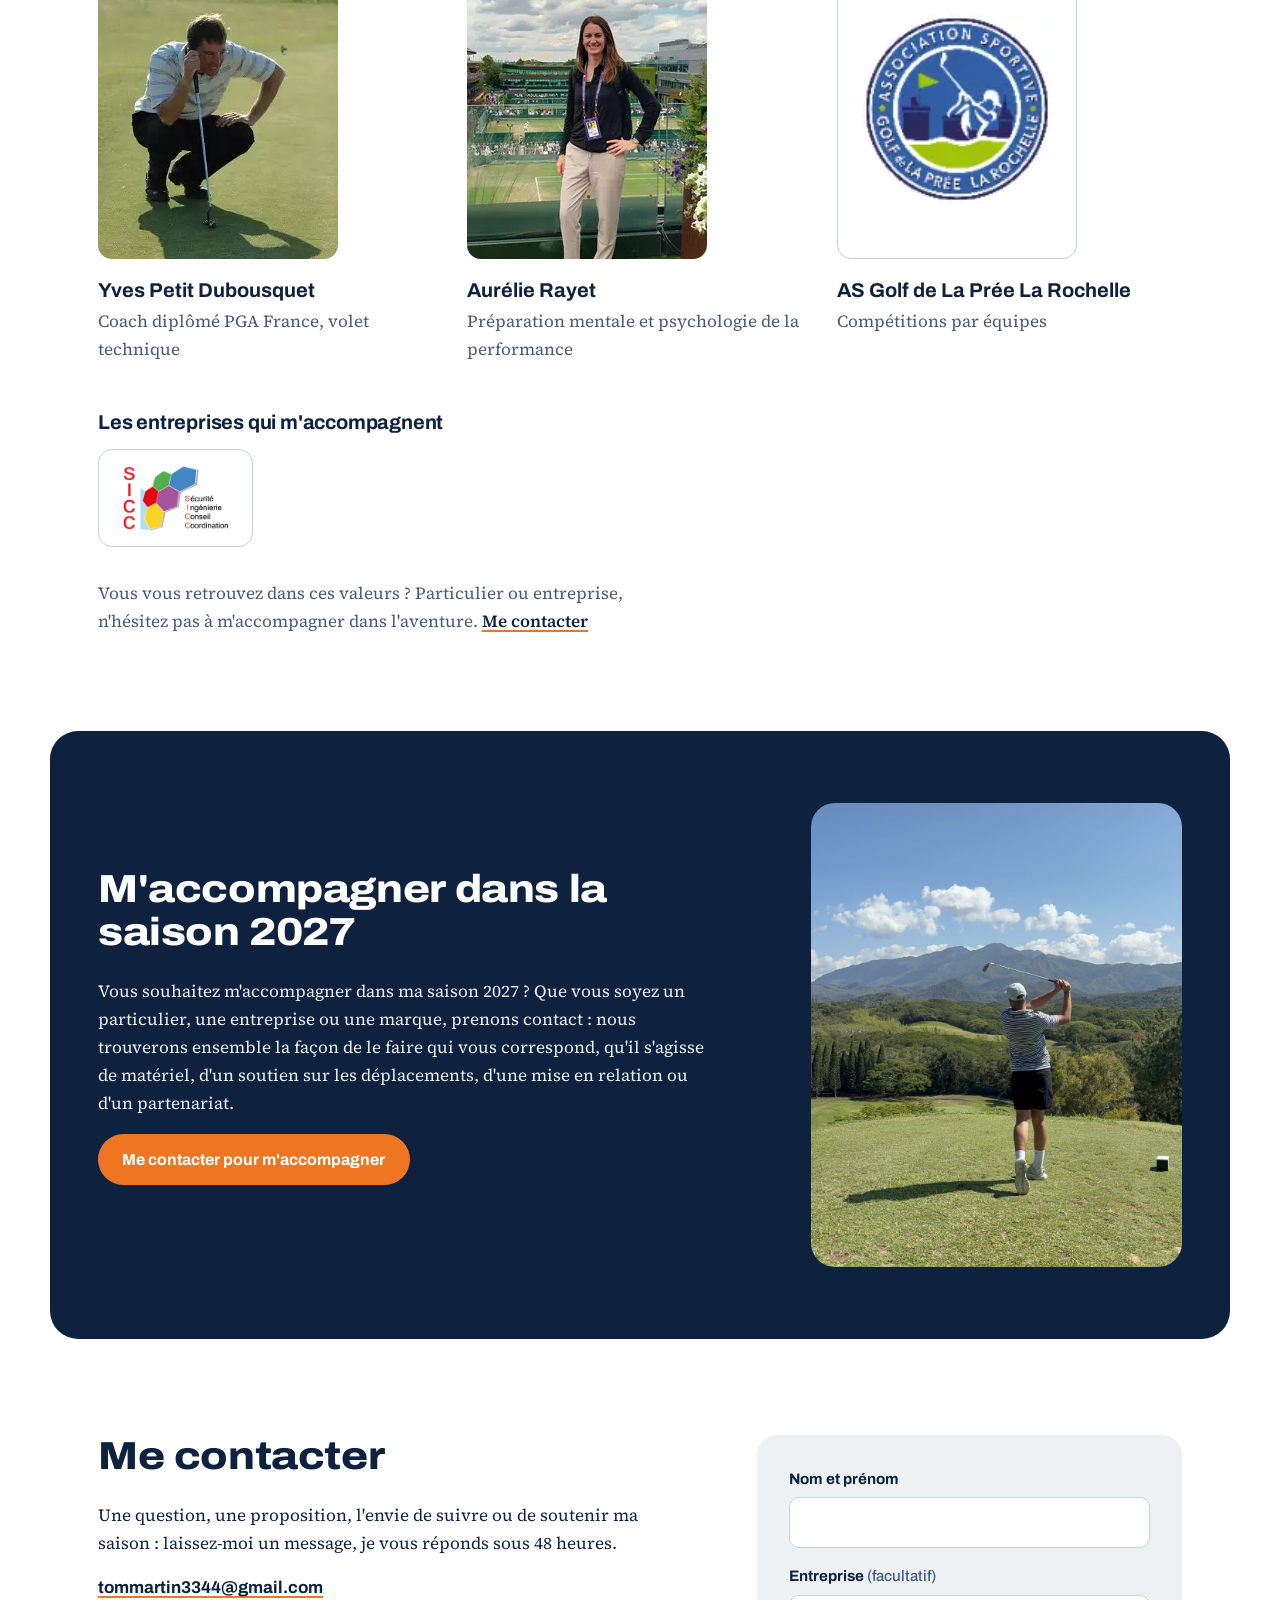
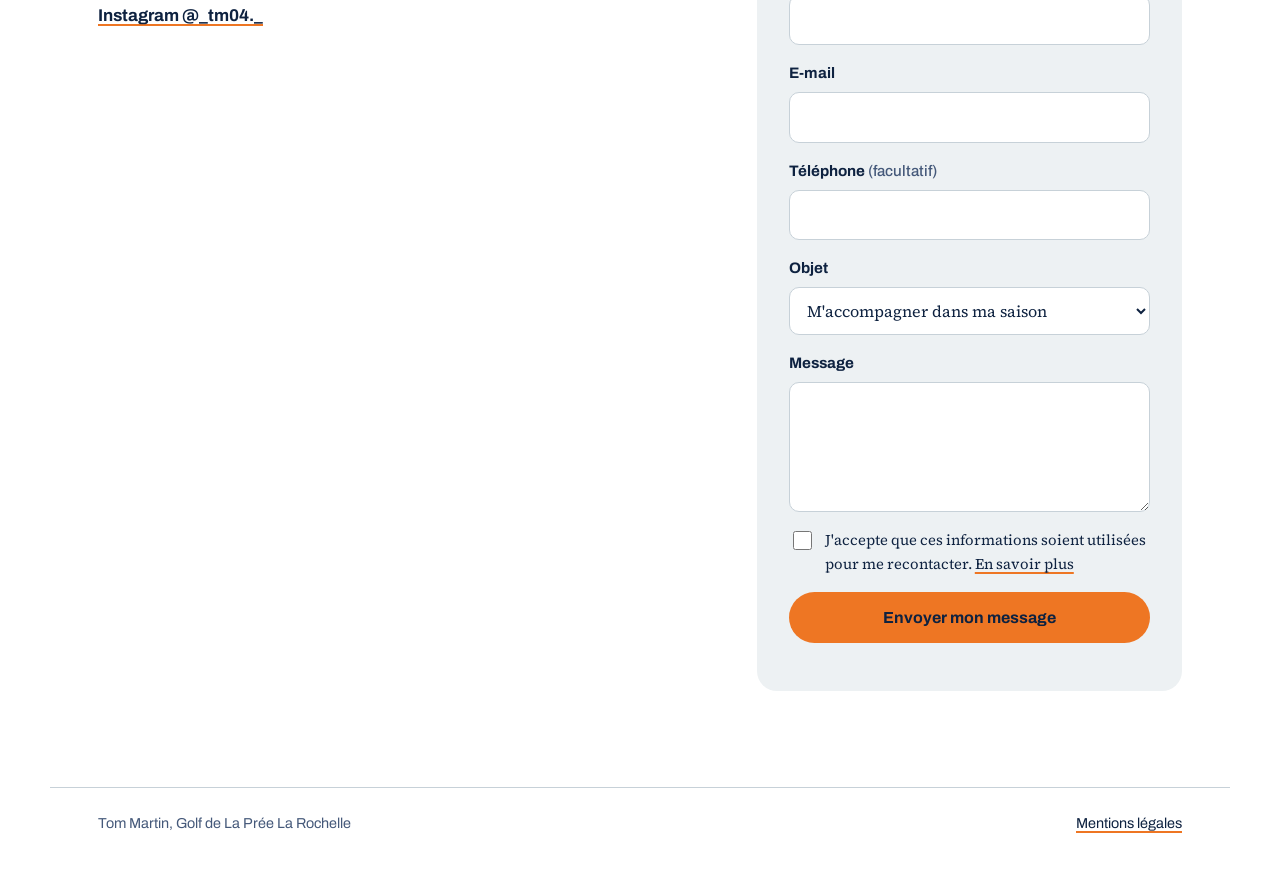
==== commit b4e7f747: "Update index.html" ====
--- a/index.html
+++ b/index.html
@@ -57,7 +57,7 @@
         <div><dt>Mérite National Amateur</dt><dd data-merite="rank">329e</dd></div>
         <div><dt>Index</dt><dd data-merite="index">−3,2</dd></div>
         <div><dt>Tournois sur 12 mois</dt><dd data-merite="tournois">15</dd></div>
-        <div><dt>Équipe 2027</dt><dd>2e division</dd></div>
+        <div><dt>Équipe 2027 : La Prée La Rochelle</dt><dd>2e division</dd></div>
       </dl>
     </section>
 
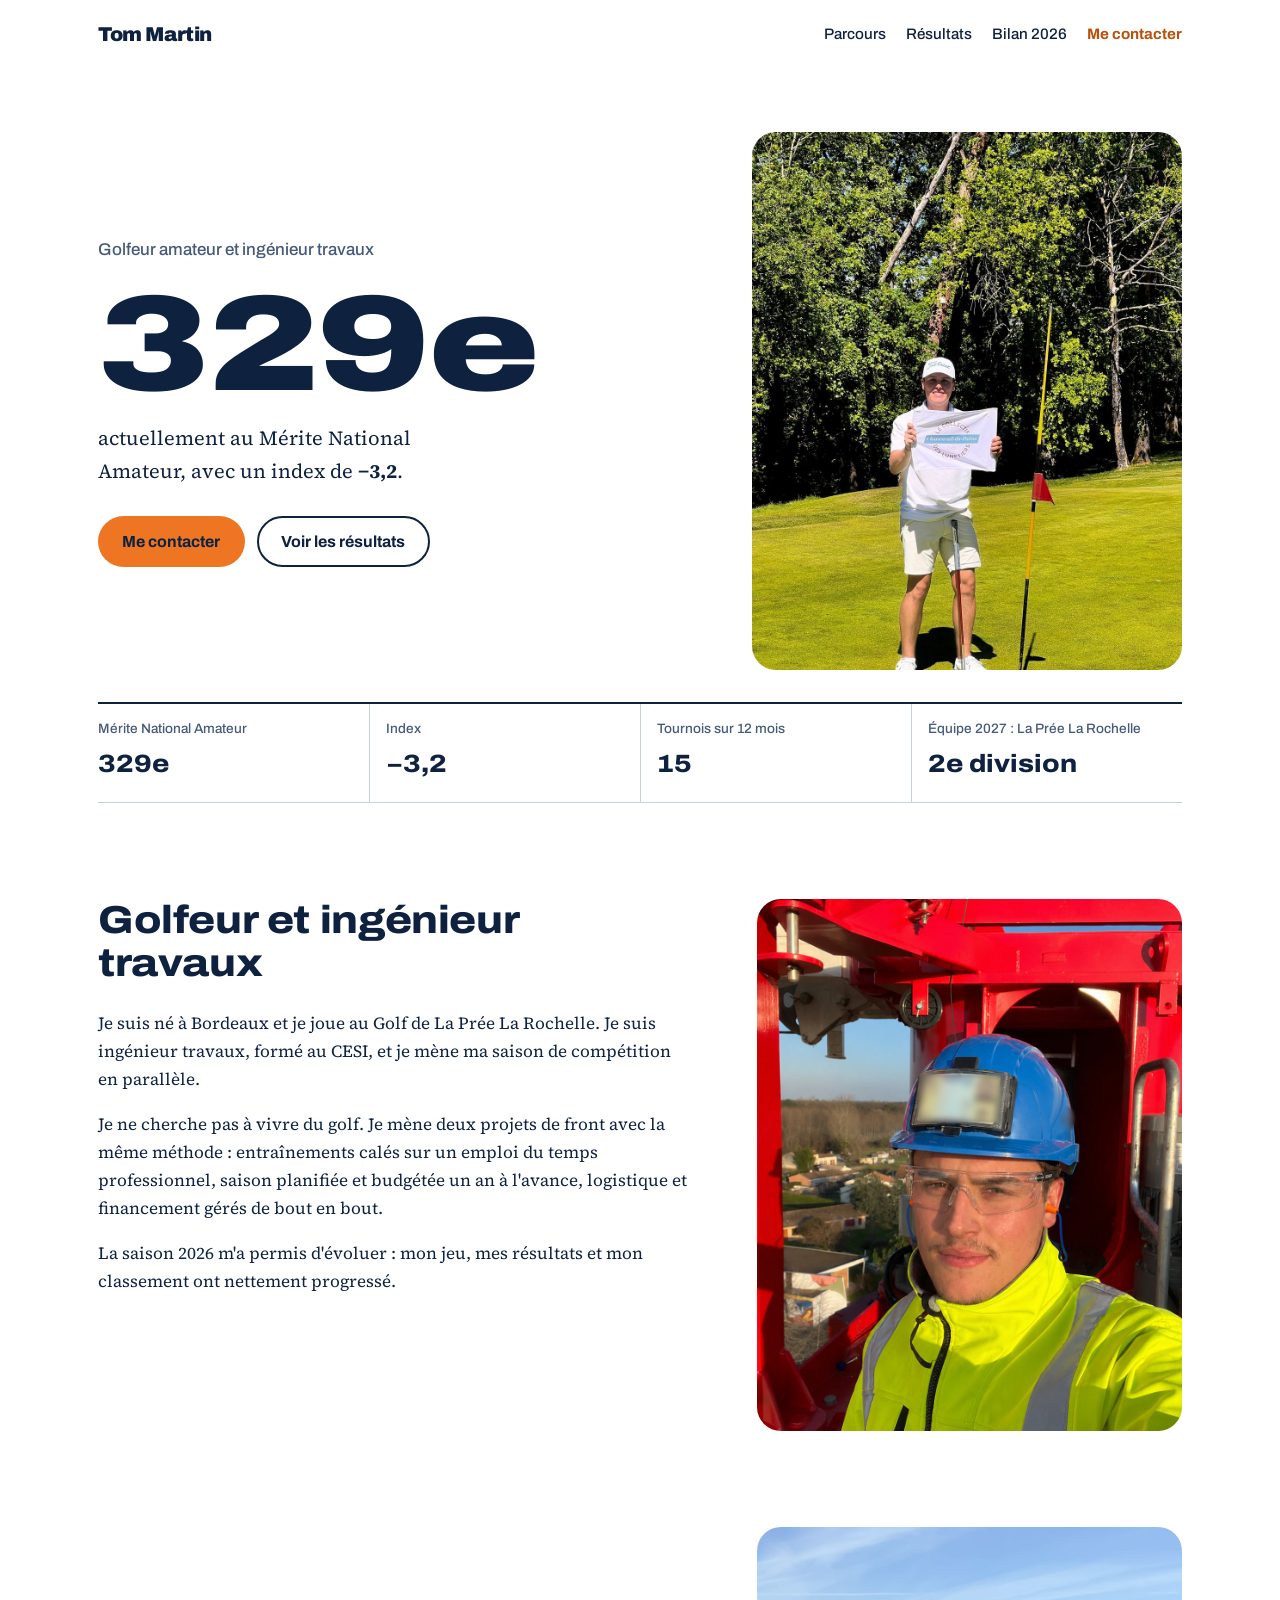
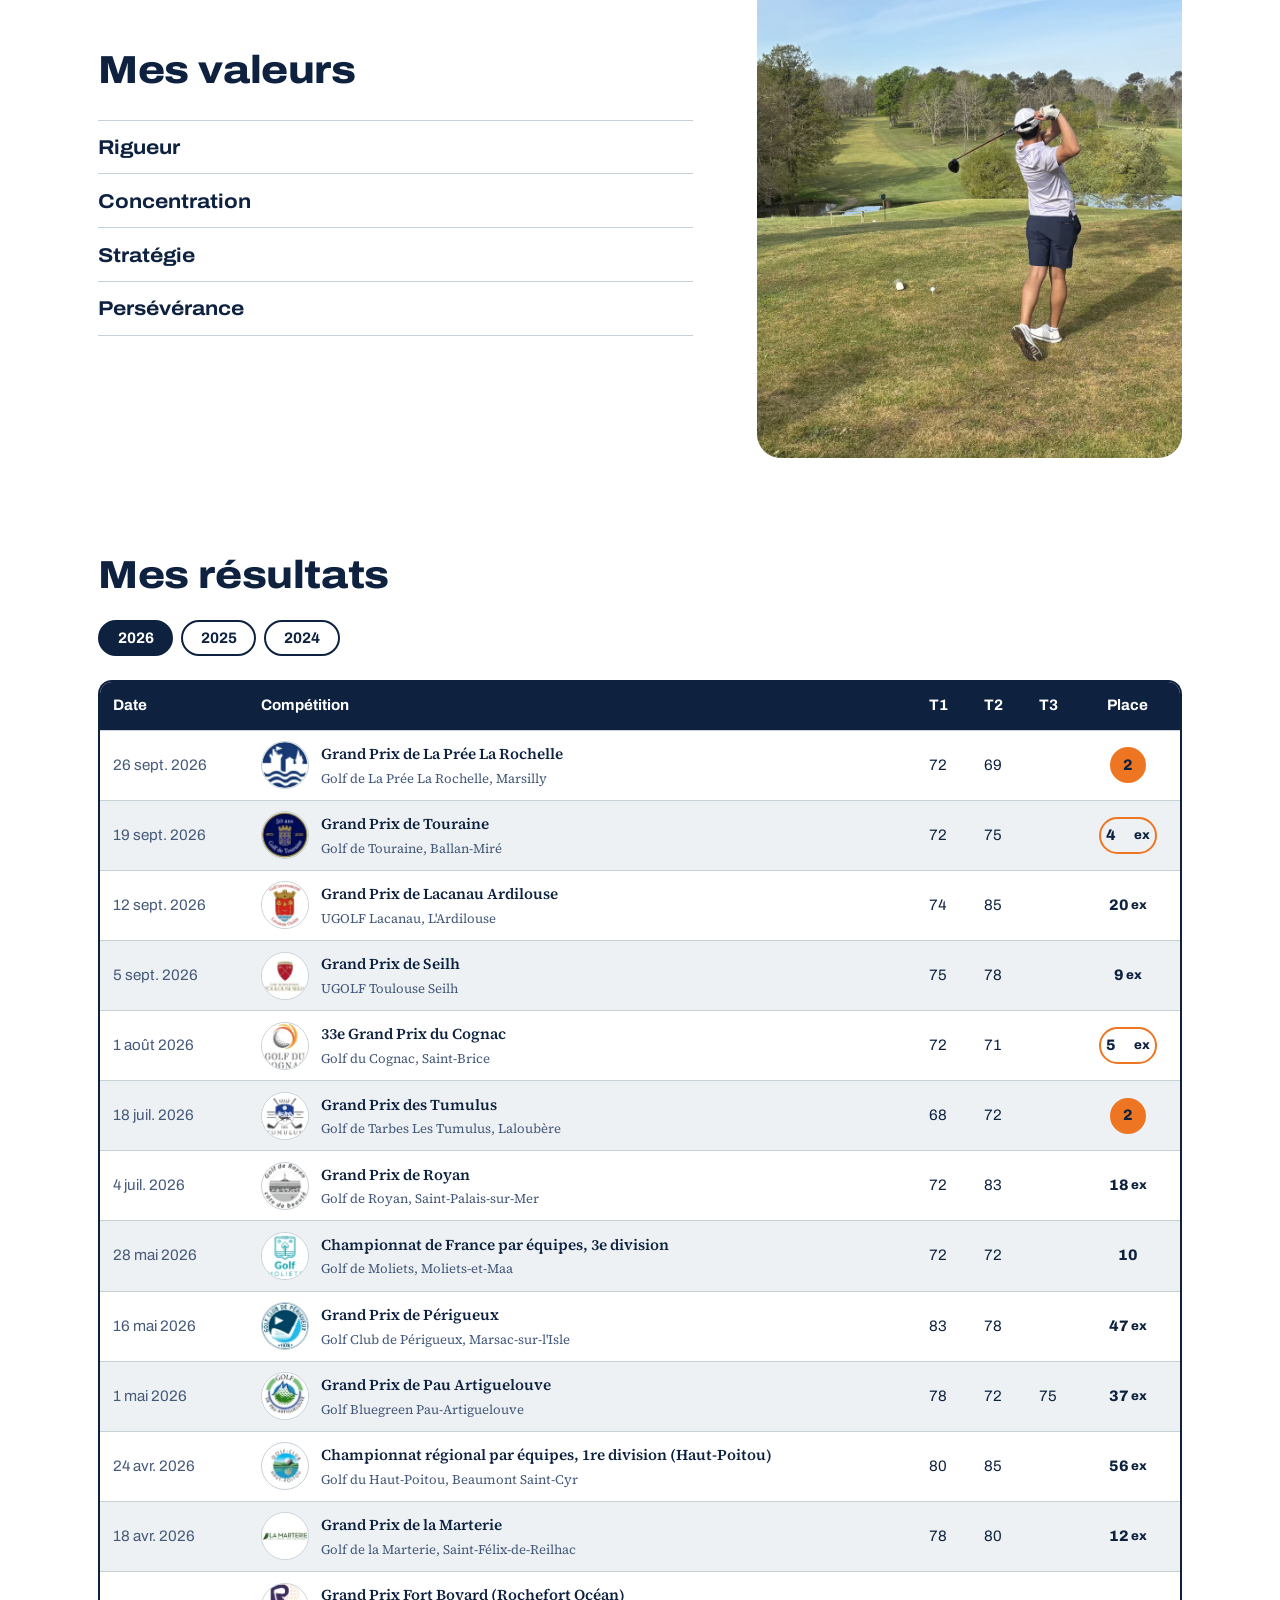
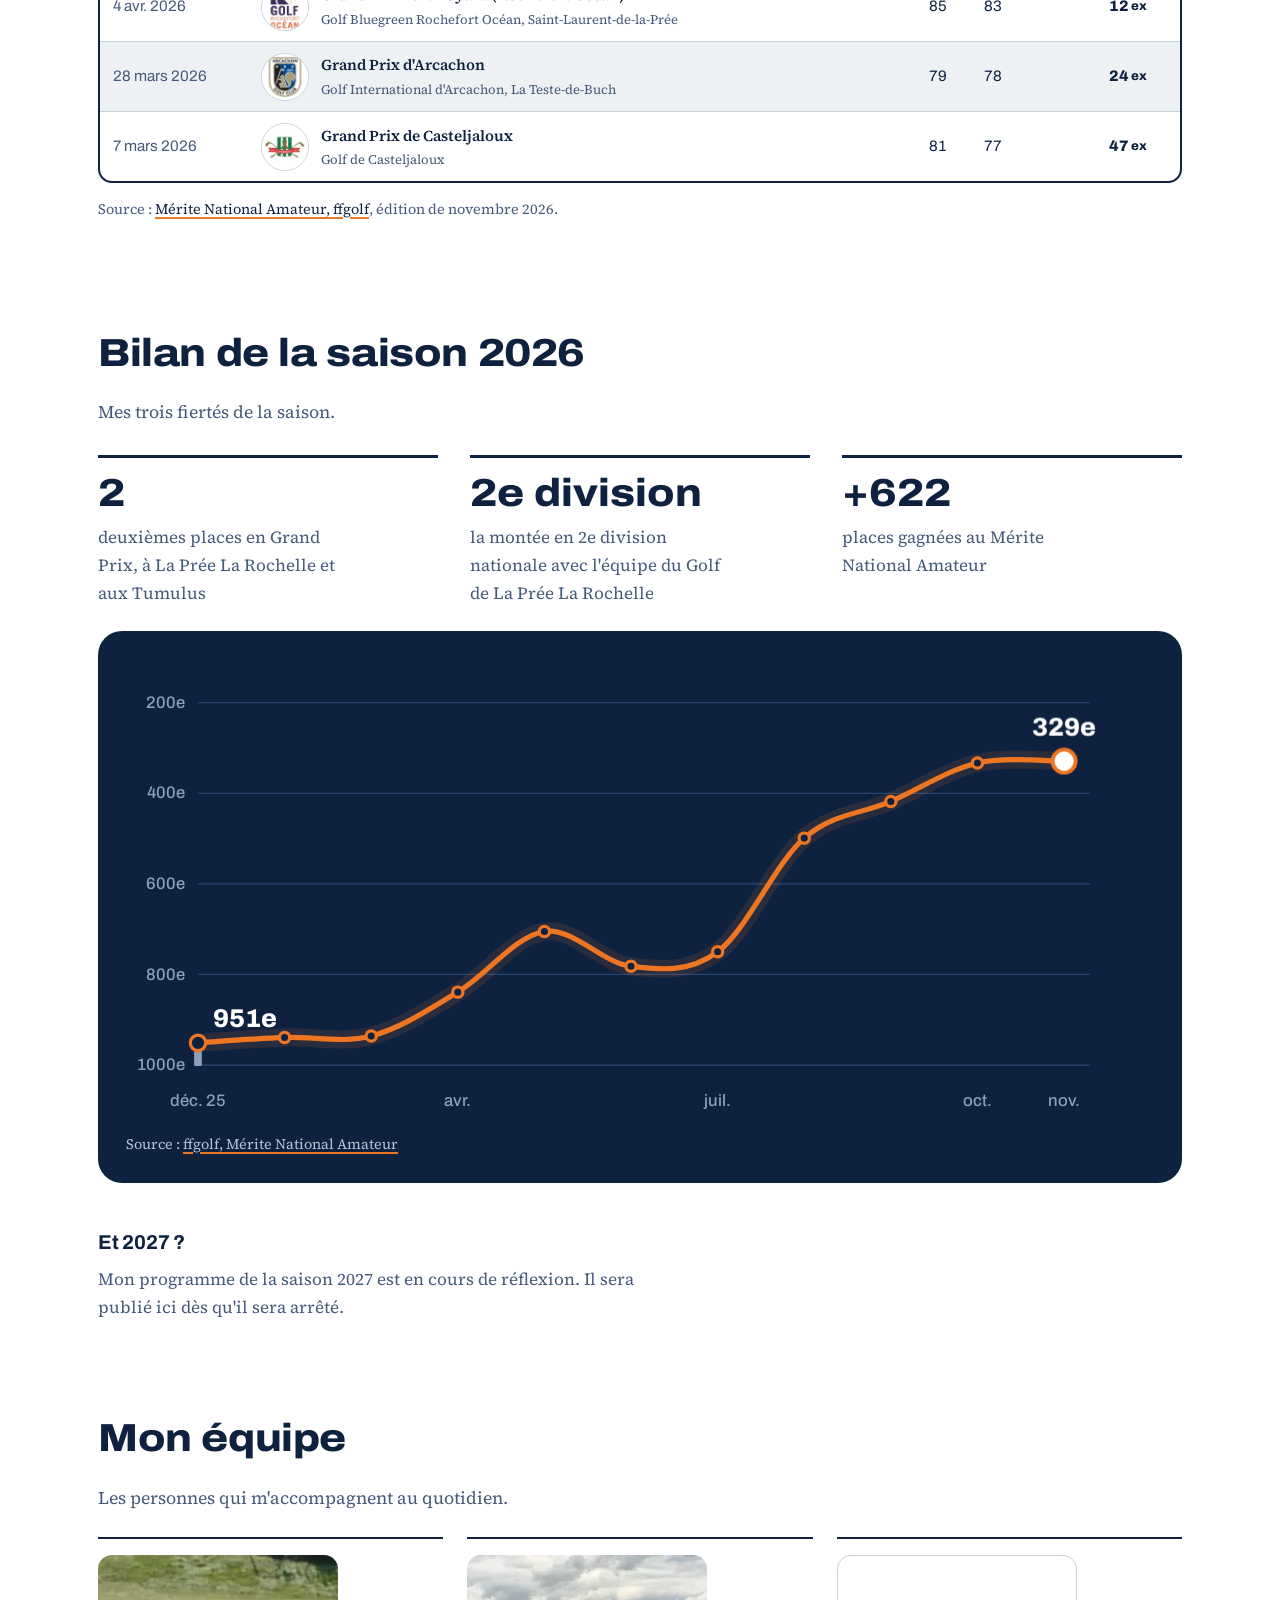
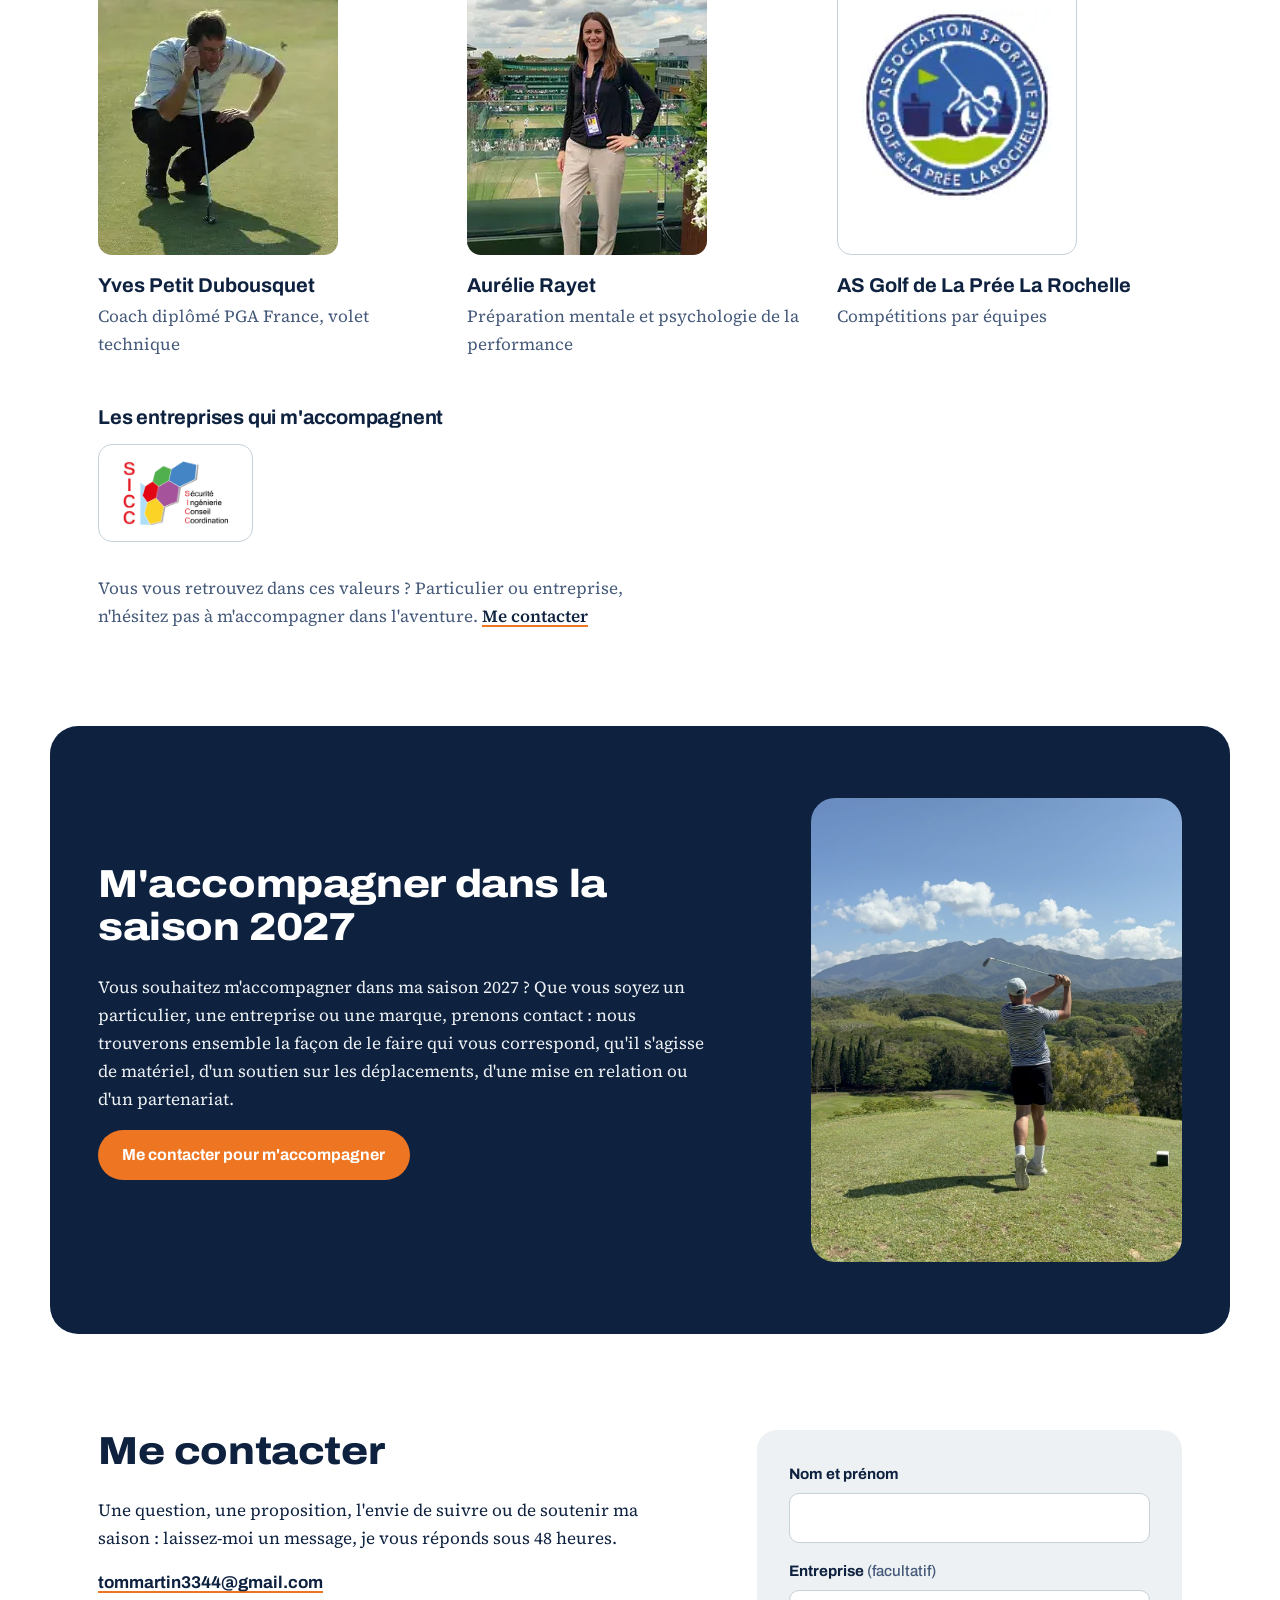
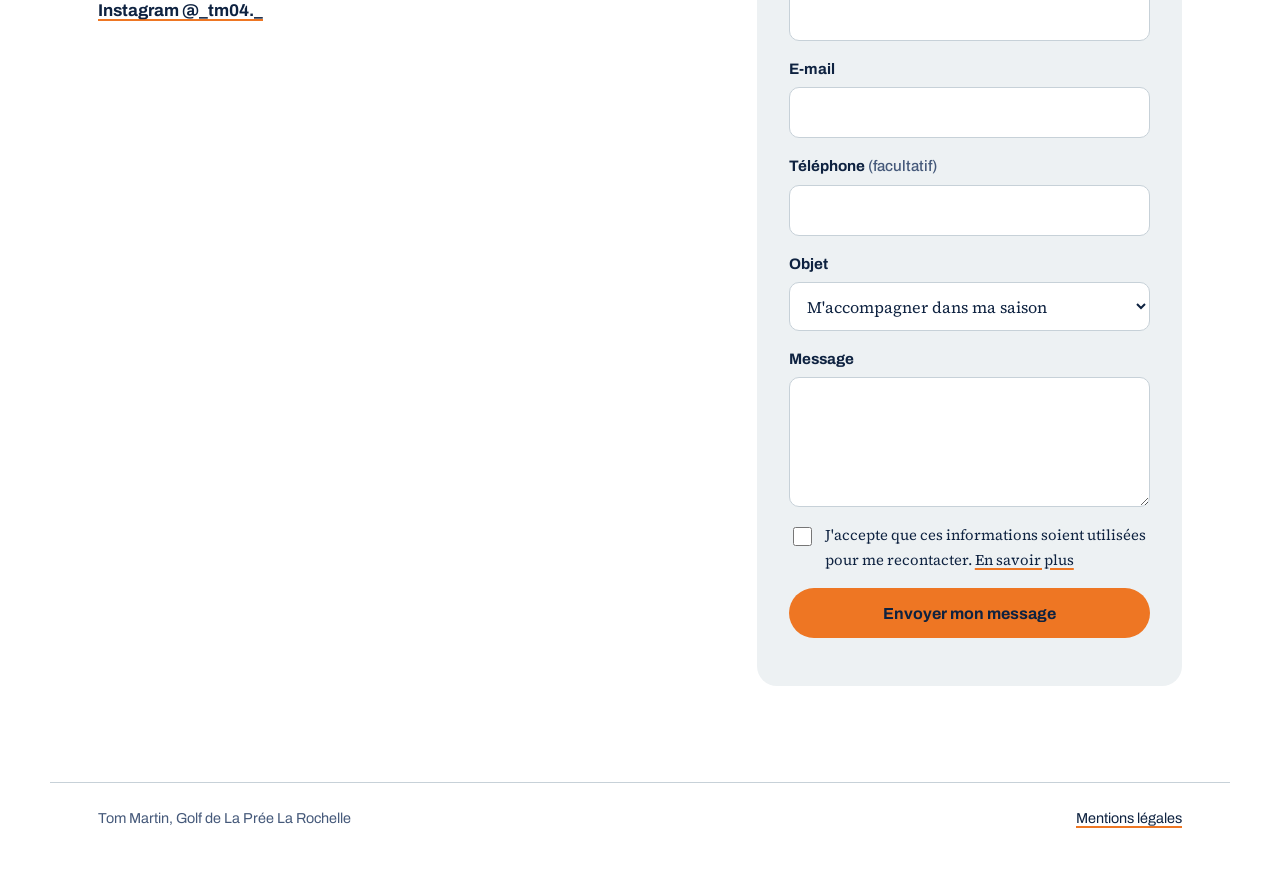
==== commit a00886fe: "Graphique du Mérite dans le bilan 2026" ====
--- a/index.html
+++ b/index.html
@@ -103,12 +103,6 @@
     <!-- RÉSULTATS -->
     <section id="resultats" class="section" aria-labelledby="resultats-title">
       <h2 id="resultats-title">Mes résultats</h2>
-      <figure class="trajectory traj-results" aria-labelledby="traj-cap">
-        <svg id="traj" viewBox="0 0 800 360" role="img" aria-label="Évolution du classement au Mérite National Amateur"></svg>
-        <figcaption id="traj-cap">
-          Source : <a href="https://pages.ffgolf.org/merite/amateurs/messieurs" rel="noopener" target="_blank">ffgolf, Mérite National Amateur</a>
-        </figcaption>
-      </figure>
       <div class="year-tabs" id="year-tabs" role="tablist" aria-label="Choisir une saison"></div>
       <div class="scorecard-wrap">
         <table class="scorecard" id="scorecard">
@@ -141,6 +135,12 @@
         <li><strong>2e division</strong><span>la montée en 2e division nationale avec l'équipe du Golf de La Prée La Rochelle</span></li>
         <li><strong>+622</strong><span>places gagnées au Mérite National Amateur</span></li>
       </ul>
+      <figure class="trajectory traj-results" aria-labelledby="traj-cap">
+        <svg id="traj" viewBox="0 0 800 360" role="img" aria-label="Évolution du classement au Mérite National Amateur"></svg>
+        <figcaption id="traj-cap">
+          Source : <a href="https://pages.ffgolf.org/merite/amateurs/messieurs" rel="noopener" target="_blank">ffgolf, Mérite National Amateur</a>
+        </figcaption>
+      </figure>
       <div class="next">
         <h3>Et 2027 ?</h3>
         <p>Mon programme de la saison 2027 est en cours de réflexion. Il sera publié ici dès qu'il sera arrêté.</p>
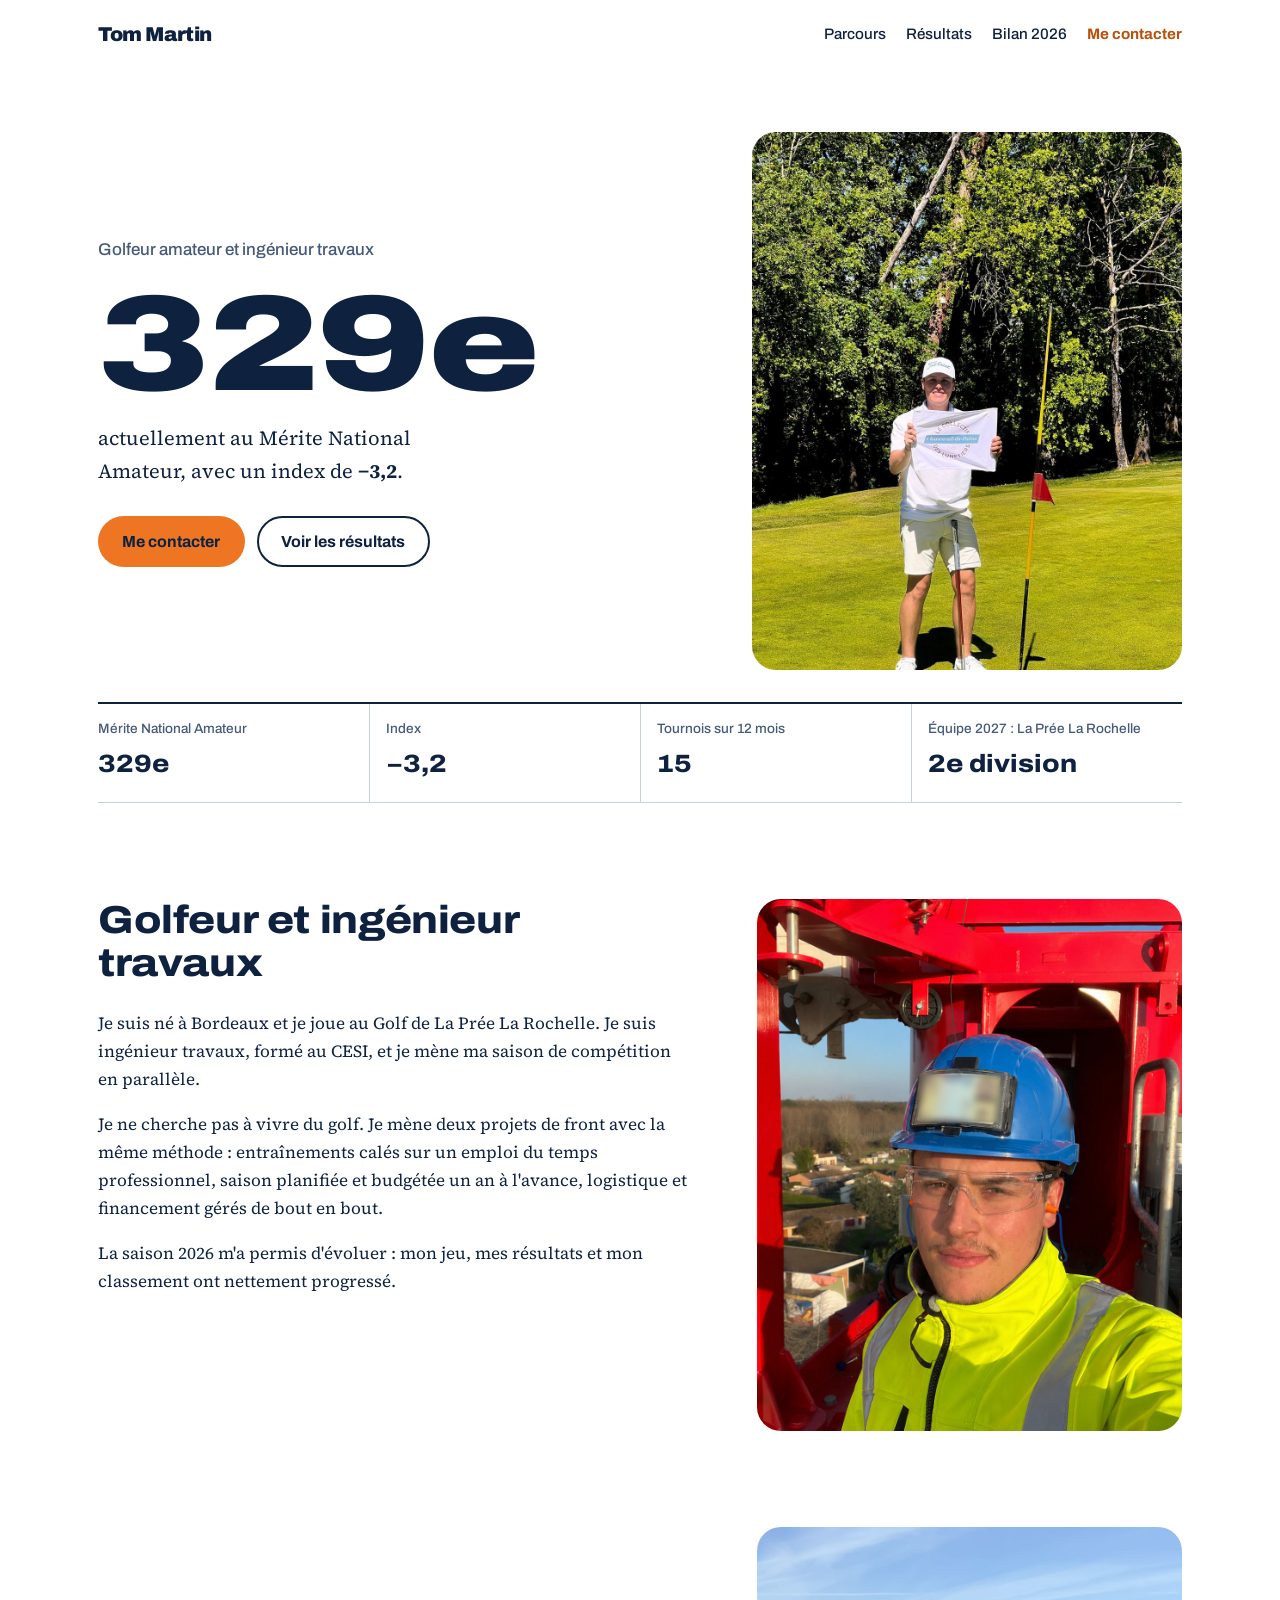
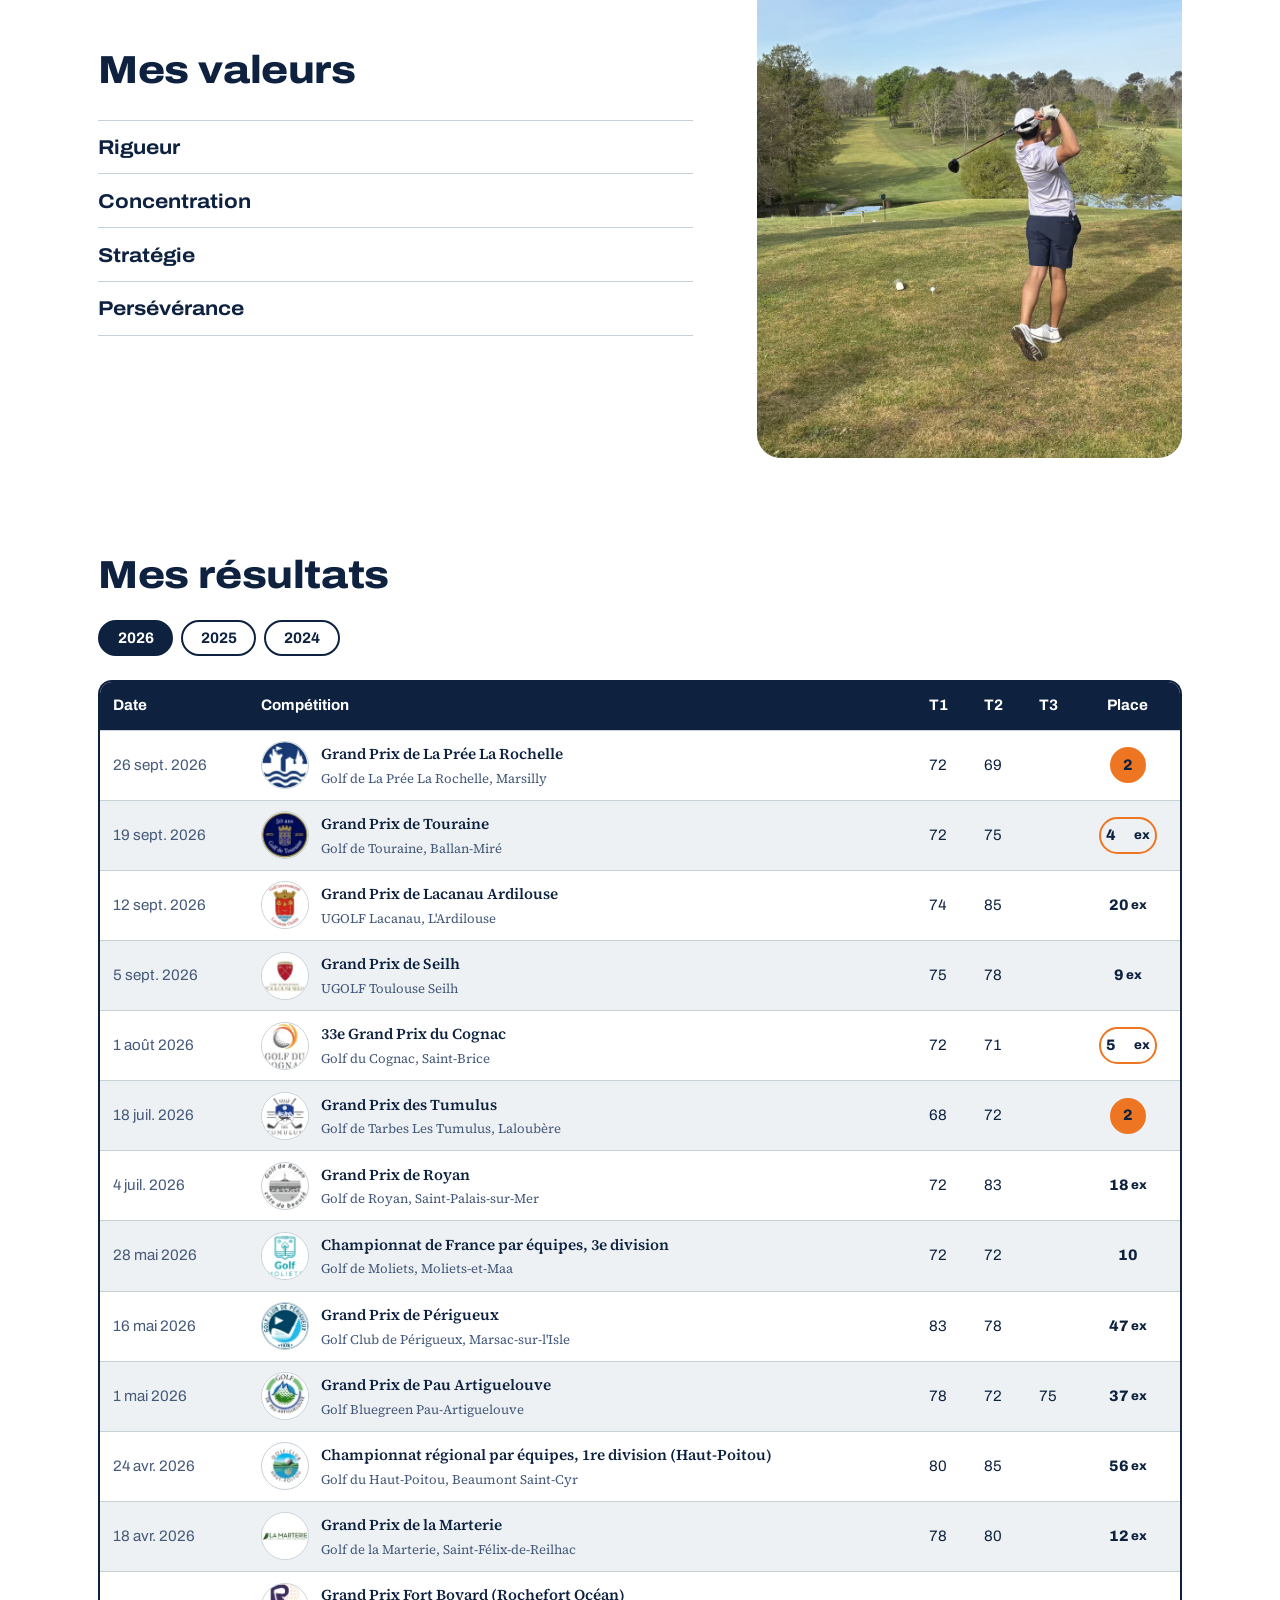
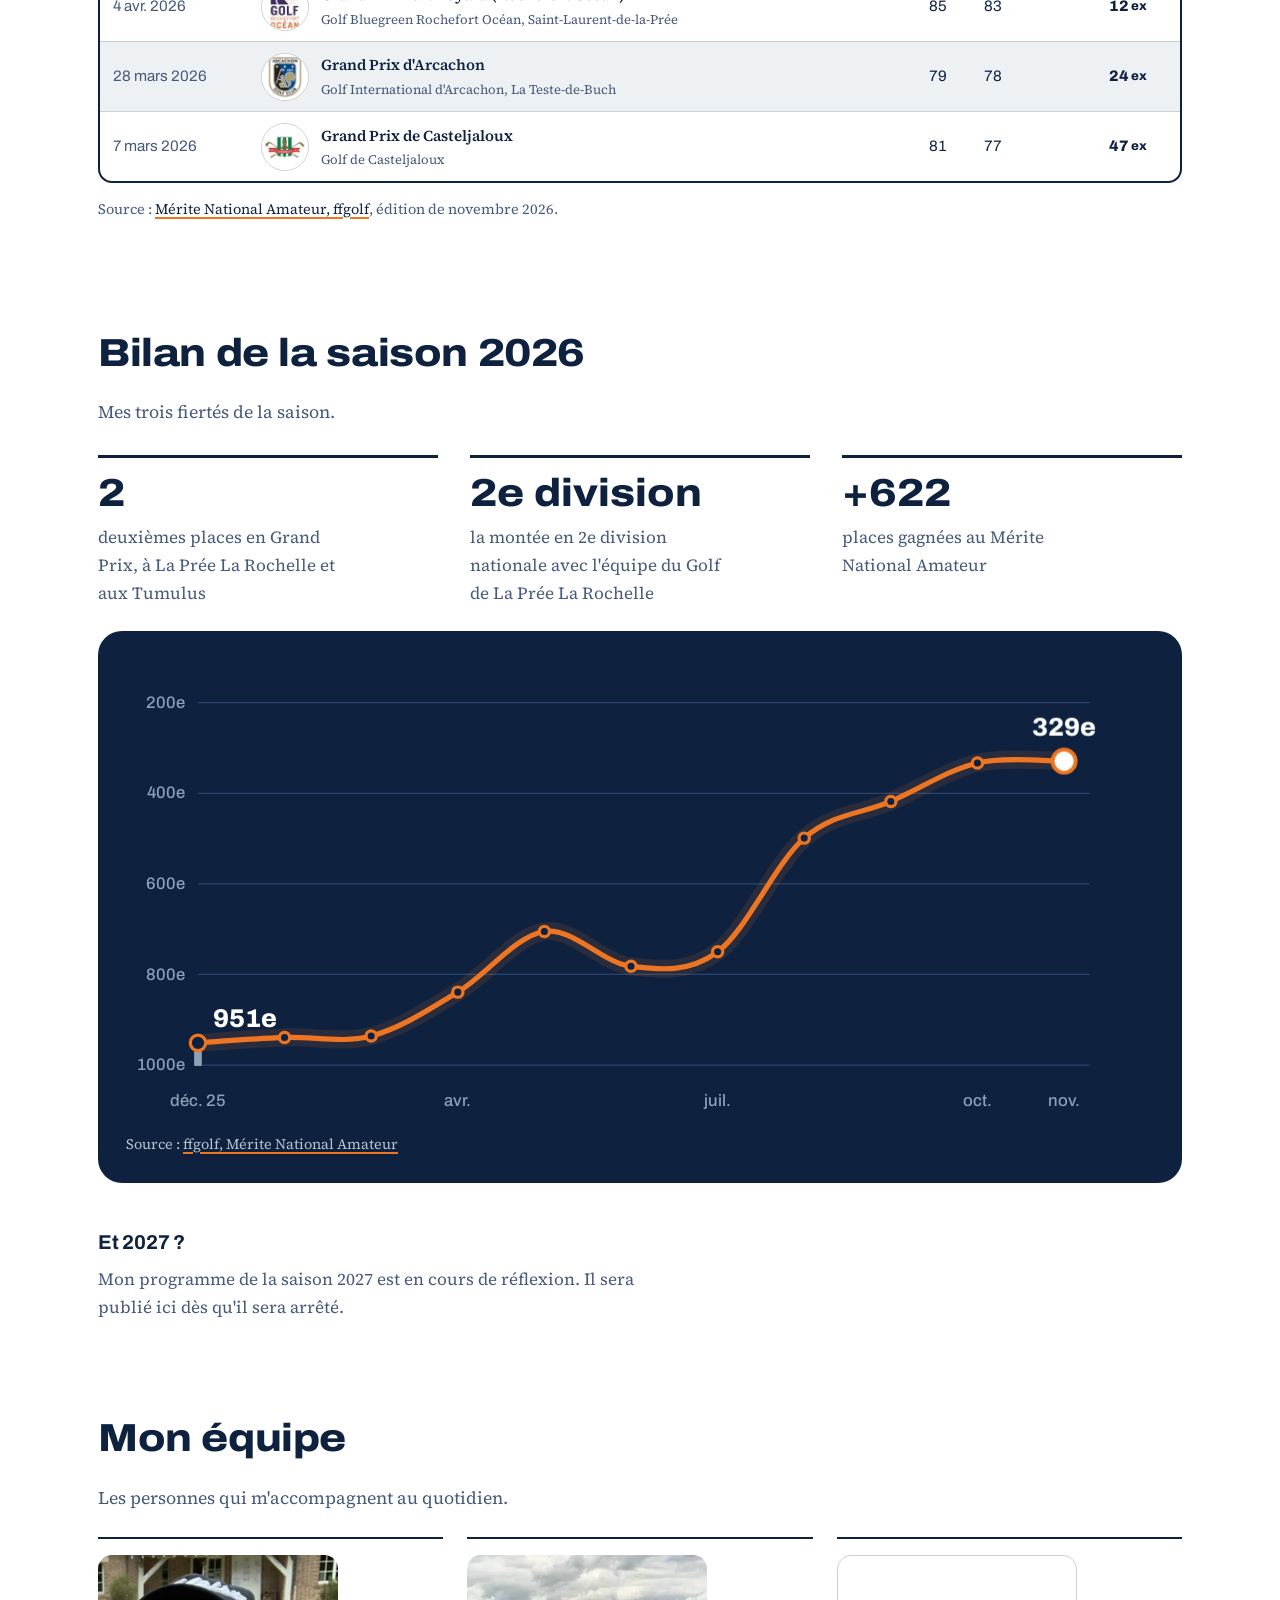
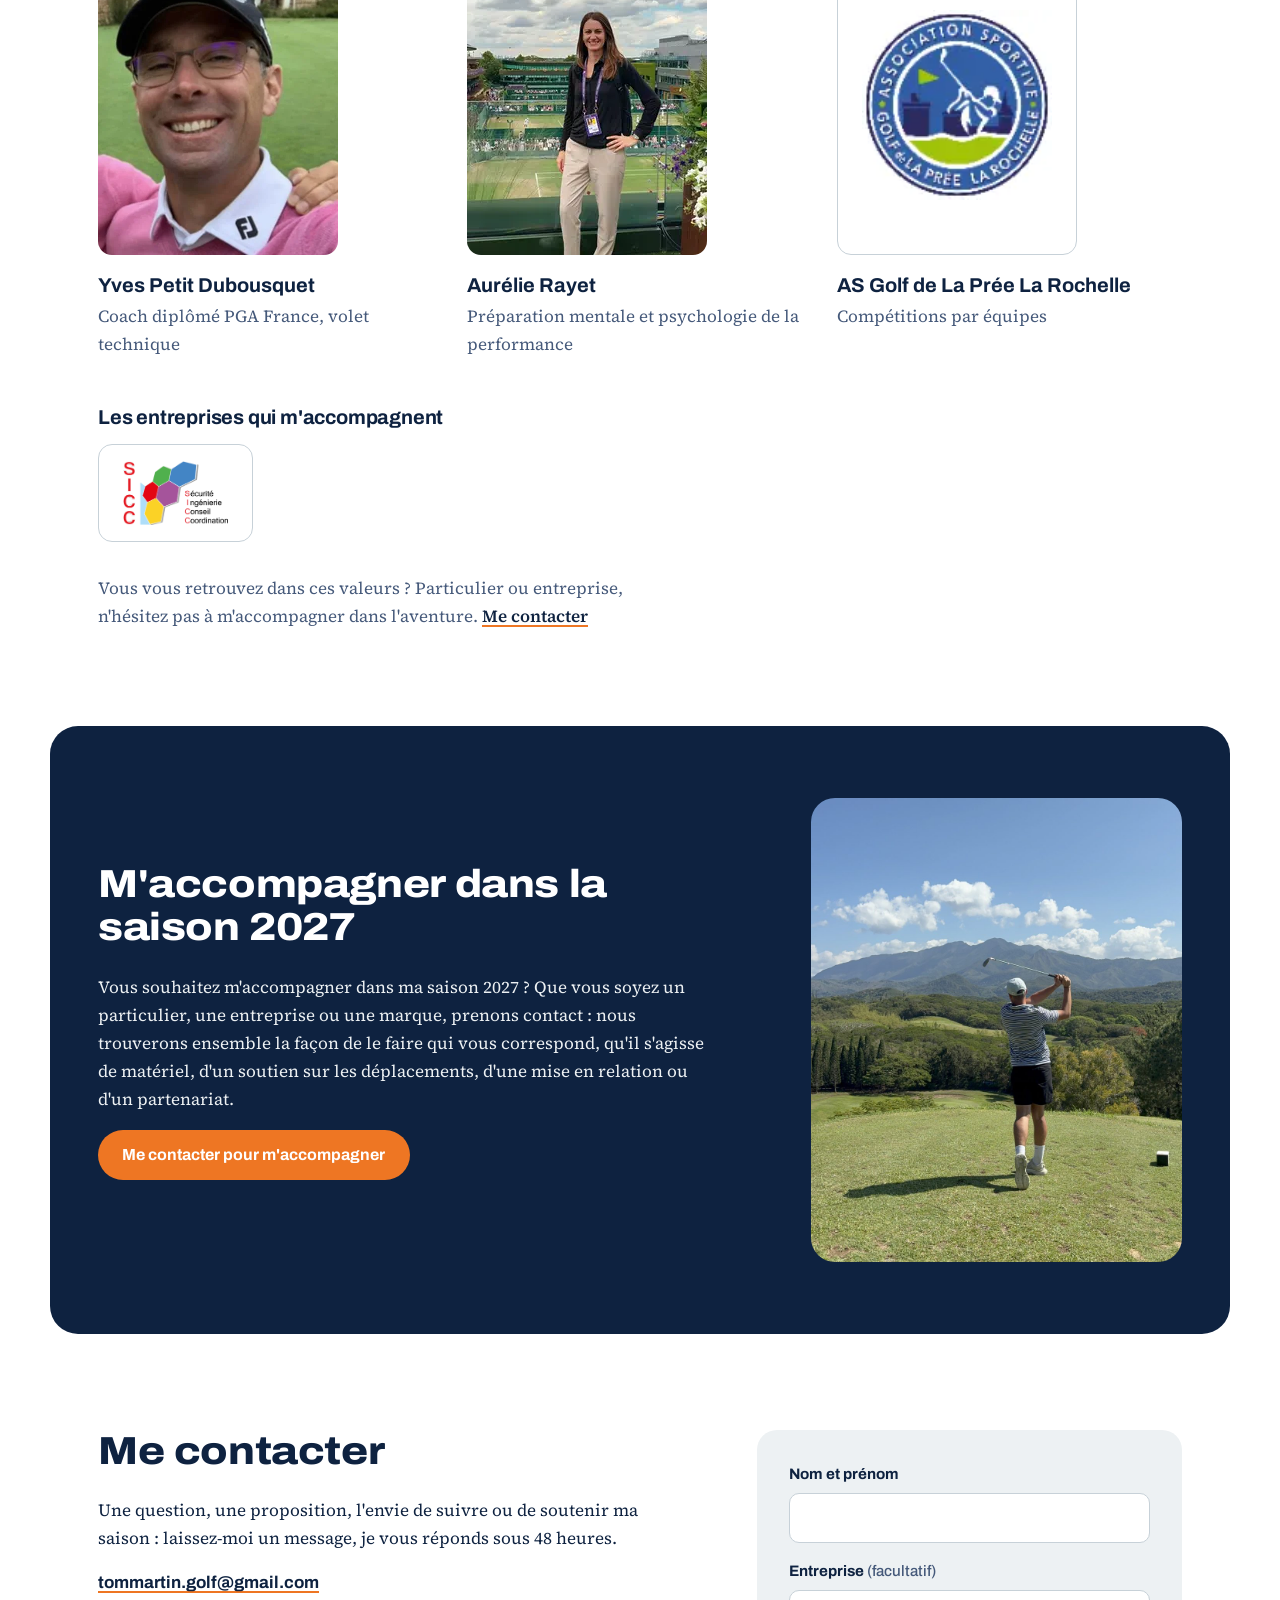
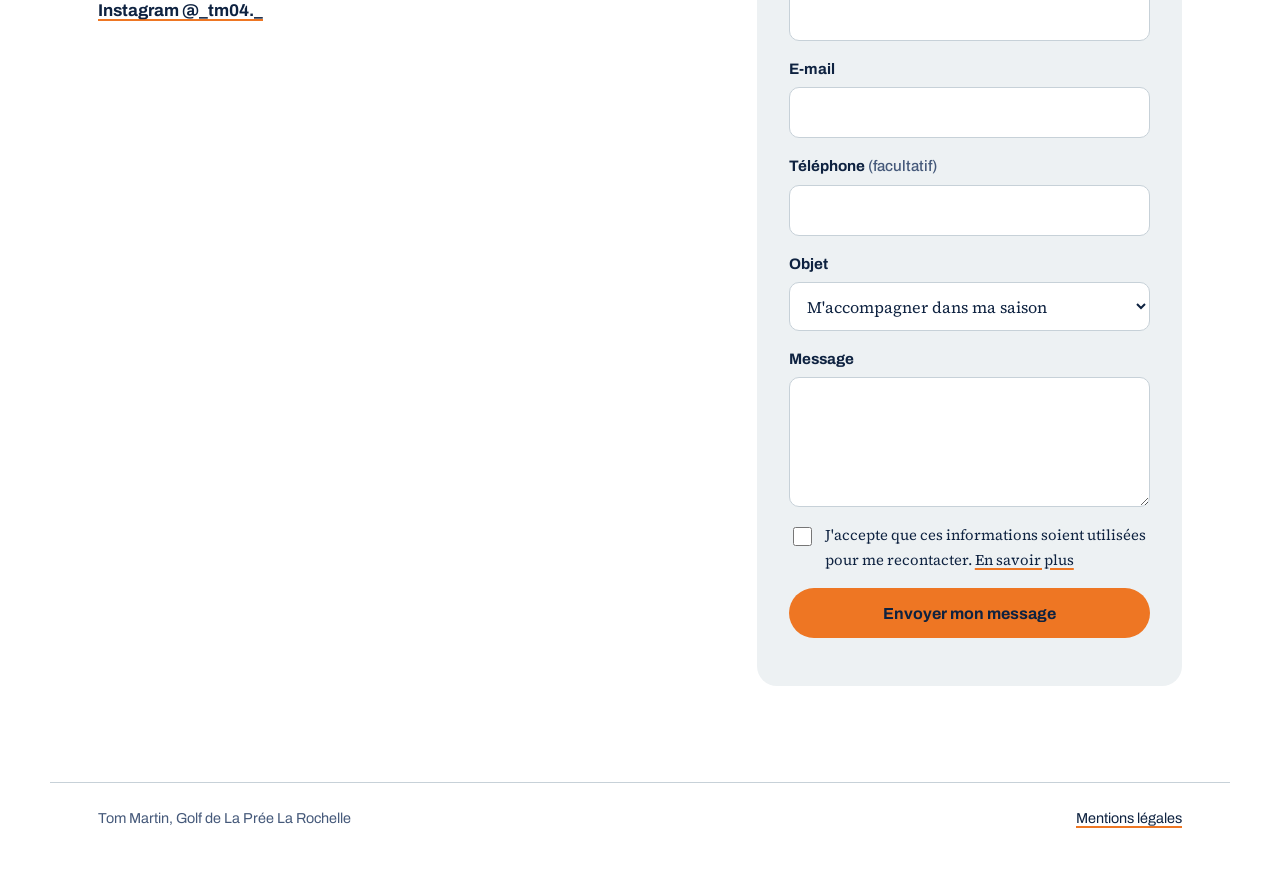
==== commit 328ed7d1: "Nouvelle adresse de contact tommartin.golf@gmail.com" ====
--- a/index.html
+++ b/index.html
@@ -200,7 +200,7 @@
           <h2 id="contact-title">Me contacter</h2>
           <p>Une question, une proposition, l'envie de suivre ou de soutenir ma saison : laissez-moi un message, je vous réponds sous 48 heures.</p>
           <p class="direct">
-            <a href="mailto:tommartin3344@gmail.com">tommartin3344@gmail.com</a><br>
+            <a href="mailto:tommartin.golf@gmail.com">tommartin.golf@gmail.com</a><br>
             <a href="https://www.instagram.com/_tm04._/" rel="noopener" target="_blank">Instagram @_tm04._</a>
           </p>
         </div>
